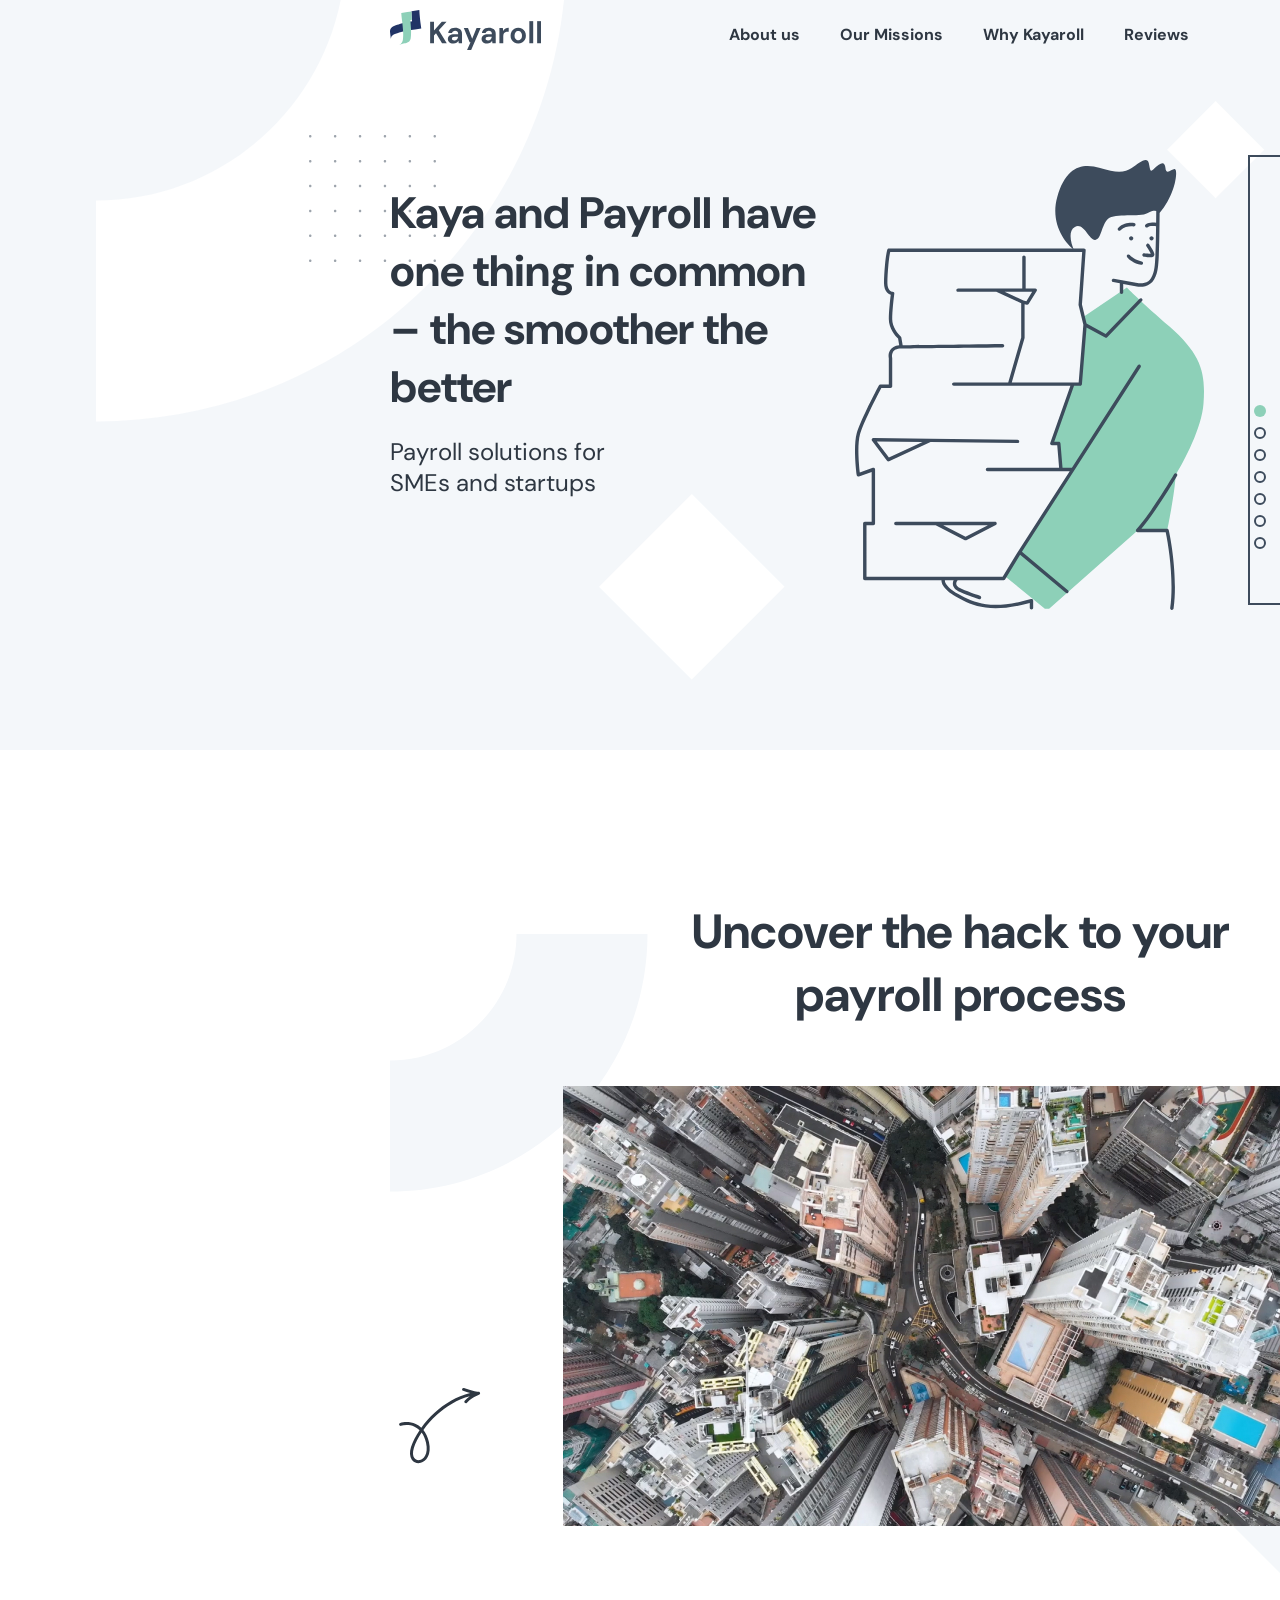
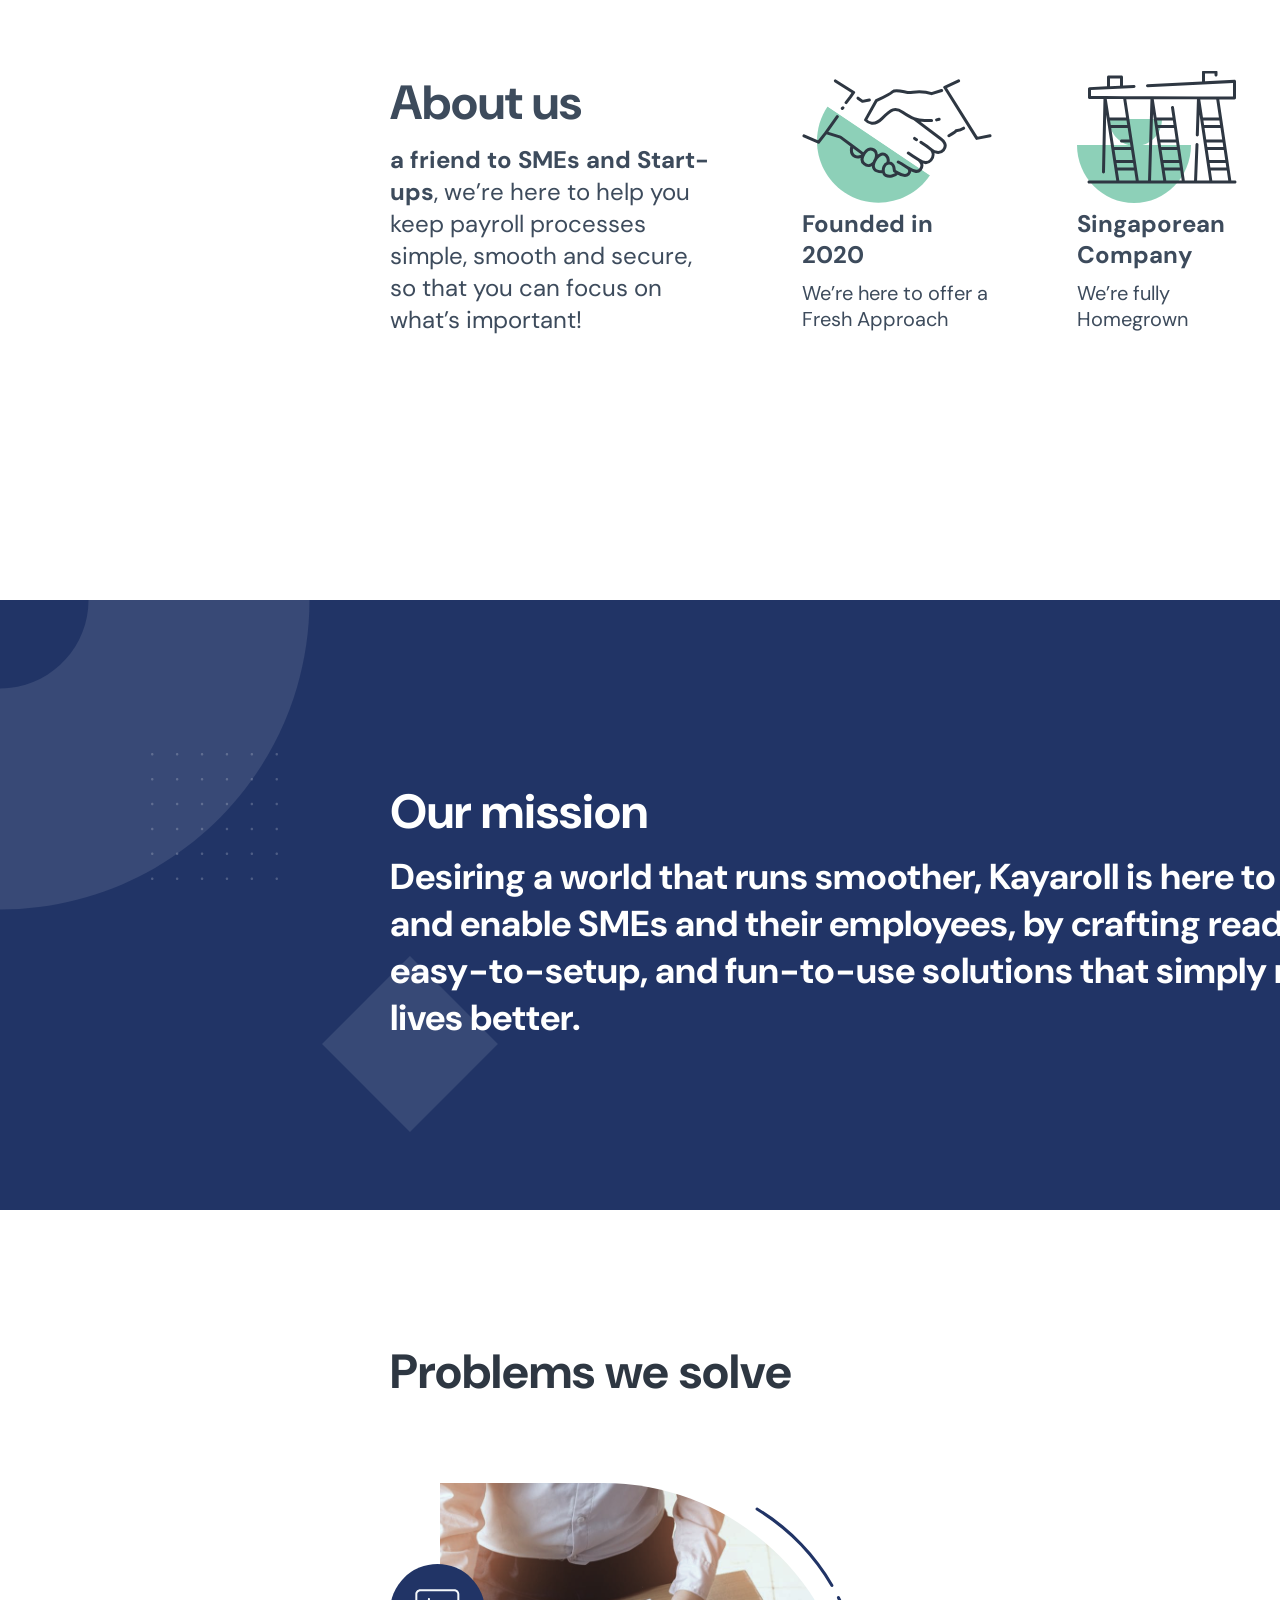
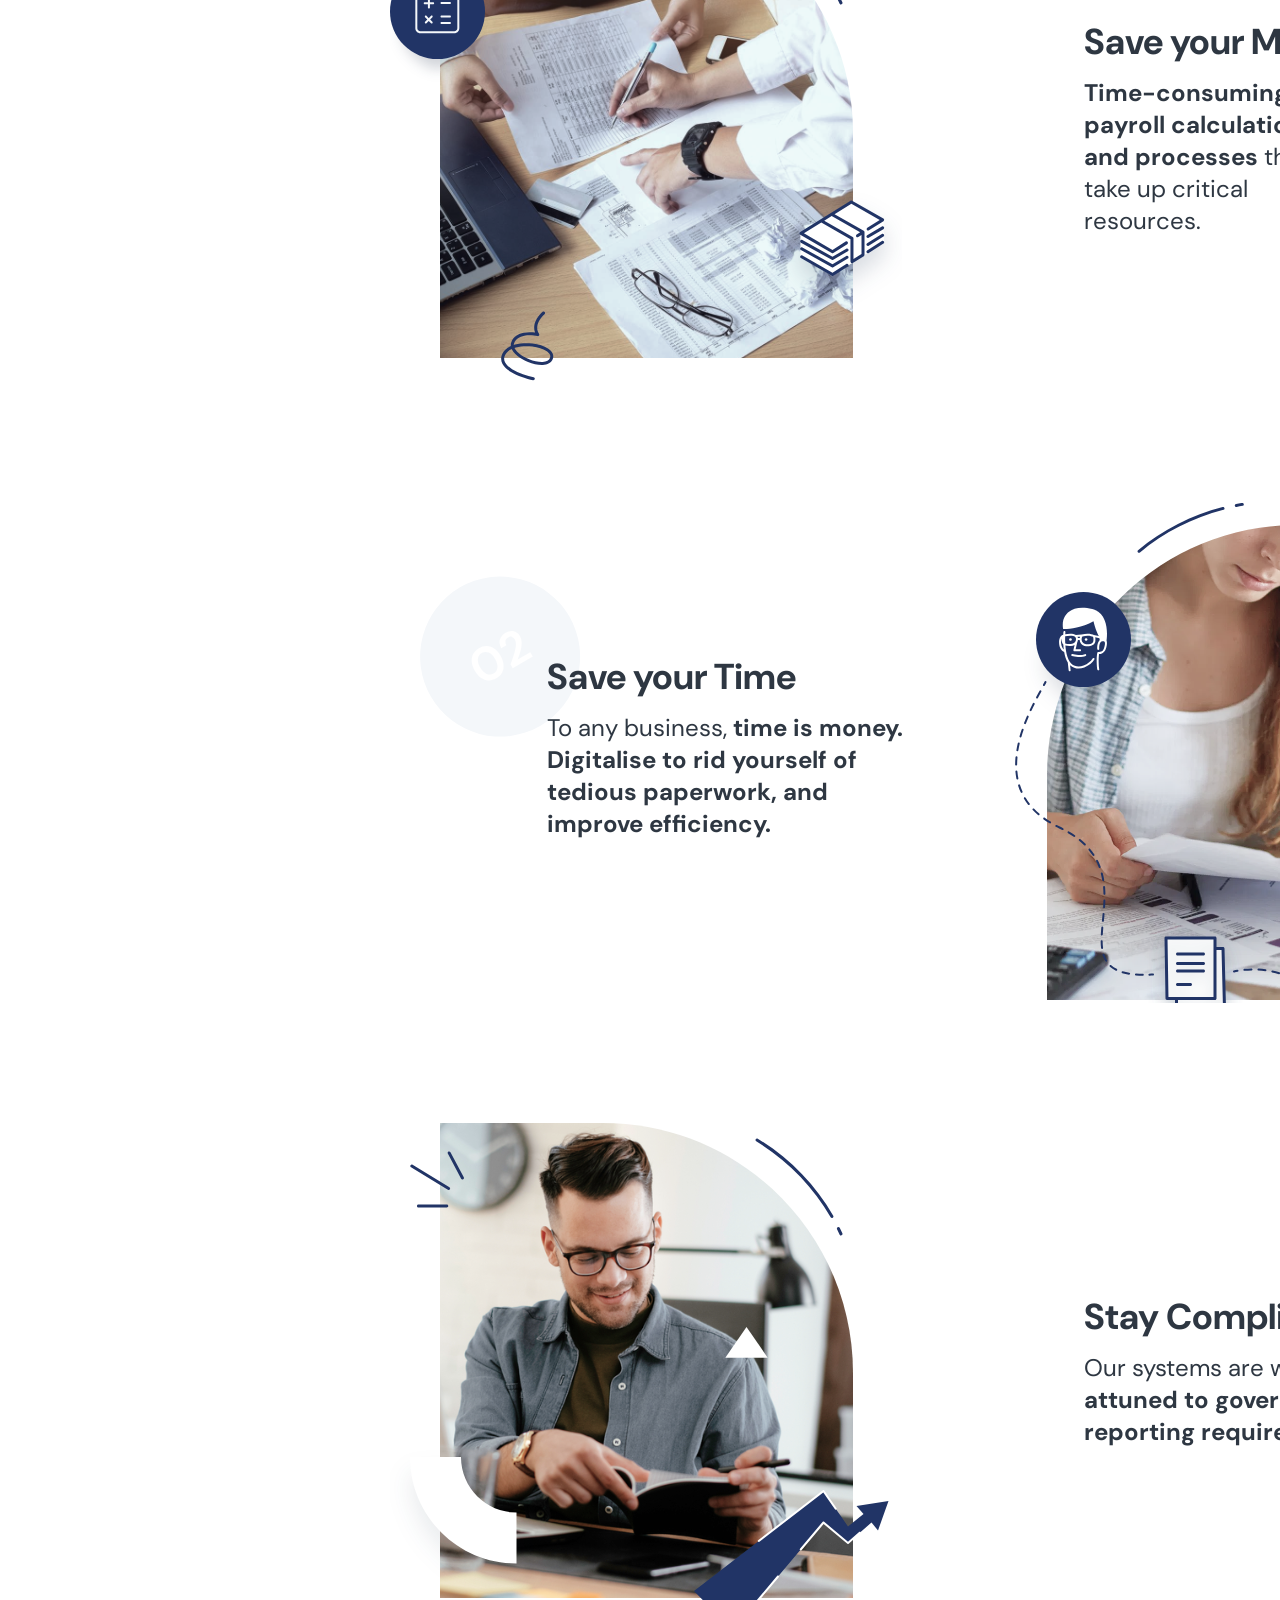
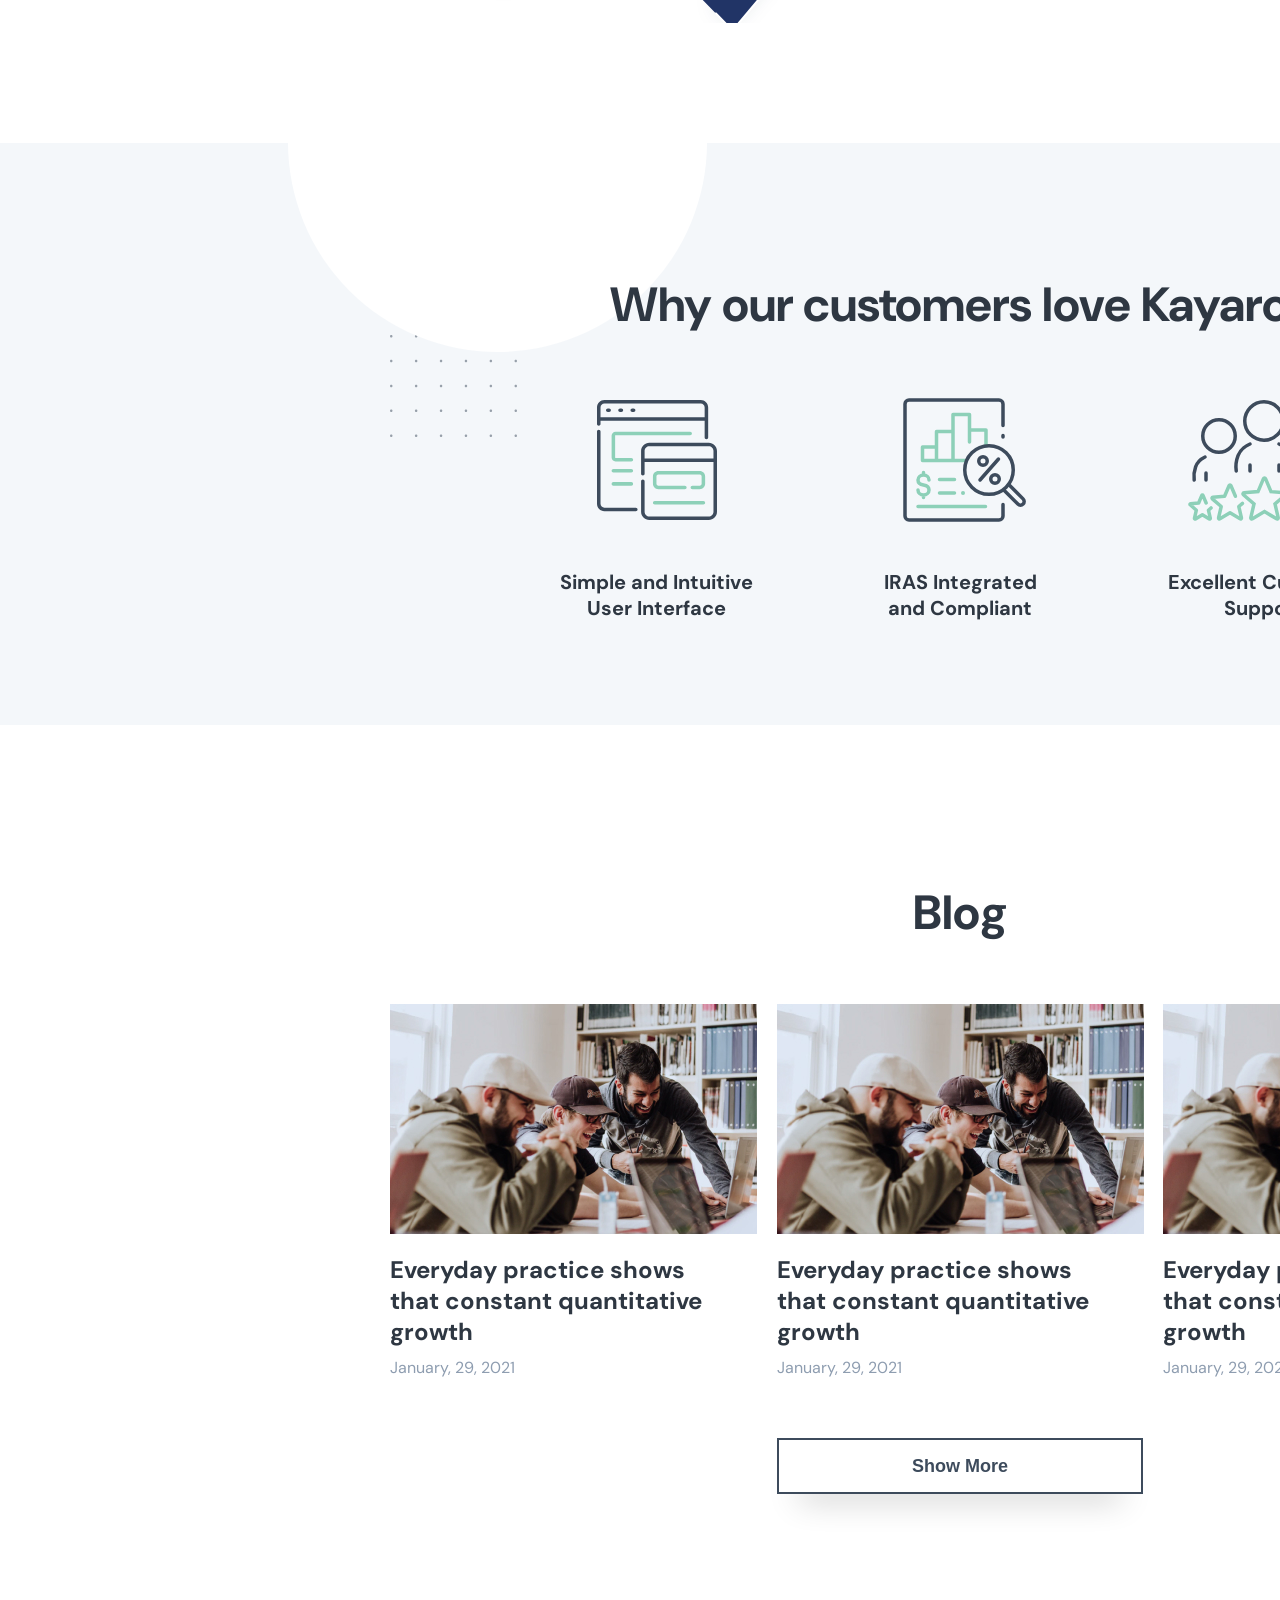
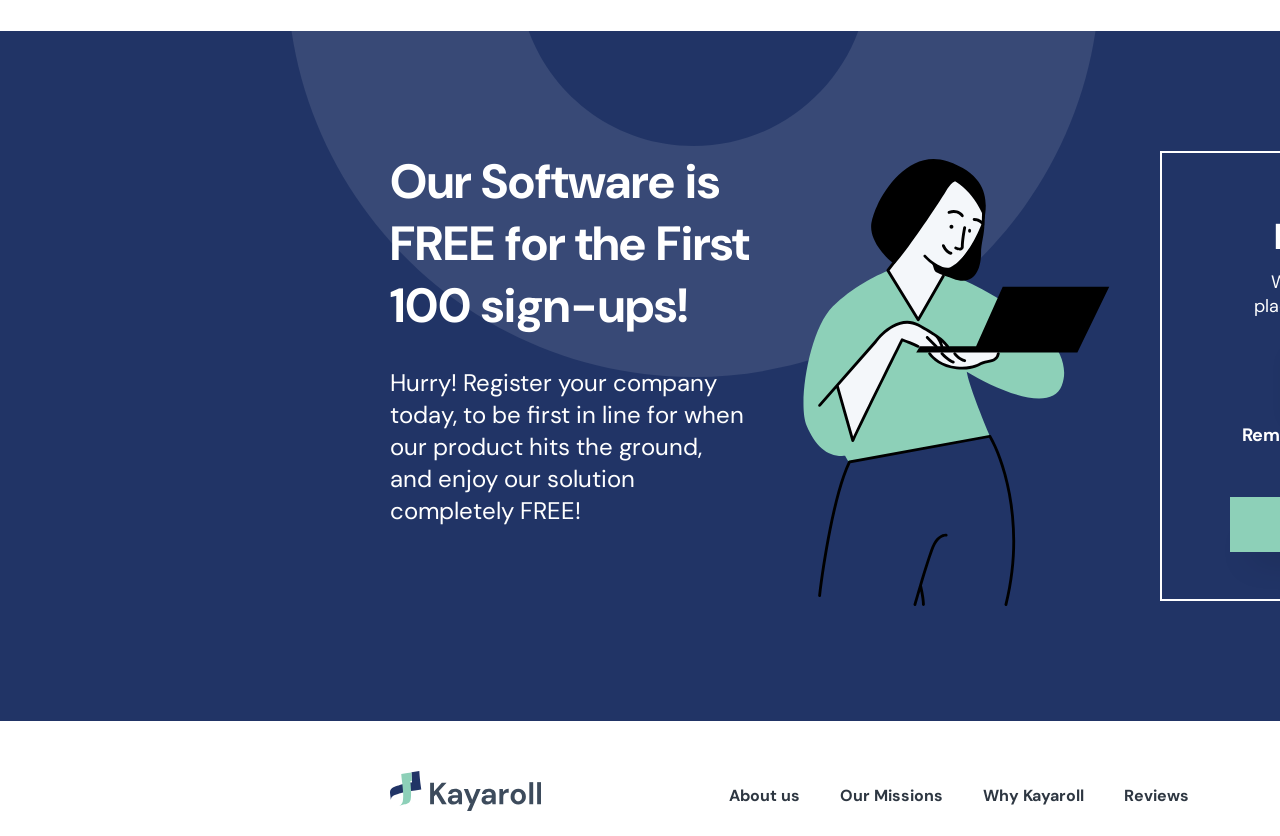
==== index.html @ a8d42eb8 "test" ====
<!DOCTYPE html>
<html lang="en">

<head>
    <meta charset="UTF-8">
    <meta name="viewport" content="width=device-width, initial-scale=1.0">
    <link rel="stylesheet" href="style/style.css">
    <link rel="stylesheet" href="style/hamburger.css">
    <link rel="preconnect" href="https://fonts.gstatic.com">
    <link href="https://fonts.googleapis.com/css2?family=DM+Sans:wght@400;500;700&display=swap" rel="stylesheet">
    <title>Kayaroll</title>
</head>

<body>
    <div class="container">
        <!-- HEADER -->
        <section class="header" id="header">
            <div class="header__bg">
                <nav class="header__navbar">
                    <ul>
                        <li class="navbar__item">
                            <img src="image/logotype.svg" alt="logotype">
                        </li>
                        <li class="navbar__item">
                            <div class="navbar__links">
                                <ul>
                                    <li><a href="#">About us</a></li>
                                    <li><a href="#">Our Missions</a></li>
                                    <li><a href="#">Why Kayaroll</a></li>
                                    <li><a href="#">Reviews</a></li>
                                </ul>
                            </div>
                        </li>
                        <li class="navbar__item">
                            <button class="navbar__login">Login</button>
                        </li>
                        <li class="navbar__item mobile__hamburger">
                            <button style="outline: none;" class="hamburger hamburger--spring" type="button" id="hamburger-id">
                                <span class="hamburger-box">
                                  <span class="hamburger-inner"></span>
                                </span>
                              </button>
                        </li>
                    </ul>
                </nav>
                <!-- MOBILE NAVBAR -->
                <div class="mobile__navbar">
                    <ul class="mobile__navbar__list">
                        <li><a href="#">About us</a></li>
                        <li><a href="#">Our Missions</a></li>
                        <li><a href="#">Why Kayaroll</a></li>
                        <li><a href="#">Reviews</a></li>
                        <li><button class="register__button">Register Free</button></li>
                    </ul>
                </div>
                <div class="header__body">
                    <div class="header__body_text">
                        <h1>Kaya and Payroll have one thing in common – the smoother the better</h1>
                        <p>Payroll solutions for SMEs and startups</p>
                    </div>
                    <div class="tablet__header_adaptive">
                        <img src="image/header_image.svg" alt="header">
                        <div class="header__body_timer">
                            <h1>Hurry up</h1>
                            <p class="body__timer_desc">We only have 100 places left to register</p>
                            <div class="body__timer_count">
                                <div class="count"><span class="count__number number1"></span></div>
                                <div class="count"><span class="count__number number2"></span></div>
                            </div>
                            <p class="body__timer_text">Remaining free places</p>
                            <button class="register__button">Register Free</button>
                        </div>
                    </div>
                    <div class="navigation__dots_header">
                        <a href="#header">
                            <div class="dot dots__active"></div>
                        </a>
                        <a href="#about">
                            <div class="dot"></div>
                        </a>
                        <a href="#mission">
                            <div class="dot"></div>
                        </a>
                        <a href="#solve">
                            <div class="dot"></div>
                        </a>
                        <a href="#customers">
                            <div class="dot"></div>
                        </a>
                        <a href="#blog">
                            <div class="dot"></div>
                        </a>
                        <a href="#info">
                            <div class="dot"></div>
                        </a>
                    </div>
                </div>
            </div>
        </section>
        <!-- ABOUT US -->
        <section class="about" id="about">
            <div class="about__body">
                <h1 class="about__body_title">Uncover the hack to your payroll process</h1>
                <div class="about__body_video">
                    <img src="/image/about_video.jpg" alt="video">
                </div>
                <div class="about__body_cards">
                    <div class="about__body_card about__card_tablet">
                        <h1>About us</h1>
                        <p class="about__body_card_desc"><span>a friend to SMEs and
                        Start-ups</span>, we’re here to help you keep payroll processes simple, smooth and secure, so that you can focus on what’s important!</p>
                    </div>
                    <div class="about__card_tablet_1">
                        <div class="about__body_card card_tablet">
                            <img src="/image/about_founded.svg" alt="founded">
                            <p class="about__card_title">Founded in 2020</p>
                            <p class="about__card_desc">We’re here to offer a Fresh Approach</p>
                        </div>
                        <div class="about__body_card card_tablet">
                            <img src="/image/about_company.svg" alt="company">
                            <p class="about__card_title">Singaporean Company</p>
                            <p class="about__card_desc">We’re fully Homegrown</p>
                        </div>
                        <div class="about__body_card card_tablet">
                            <img src="/image/about_sme.svg" alt="sme">
                            <p class="about__card_title">SME-Friendly</p>
                            <p class="about__card_desc">We’re focussed on empowering SMEs and Startups</p>
                        </div>
                    </div>
                </div>
            </div>
        </section>
        <!-- MISSIONS -->
        <section class="mission" id="mission">
            <p class="mission__title">Our mission</p>
            <p class="mission__desc">Desiring a world that runs smoother, Kayaroll is here to empower and enable SMEs and their employees, by crafting ready-to-go, easy-to-setup, and fun-to-use solutions that simply make lives better.</p>
        </section>
        <!-- SOLVE PROBLEM -->
        <section class="solve" id="solve">
            <p class="solve__title_text">Problems we solve</p>
            <div class="solve__body">
                <div class="solve__money">
                    <div class="solve__money-text">
                        <p class="solve__title">Save your Money</p>
                        <p class="solve__desc"><span>Time-consuming payroll calculations and processes</span> that take up critical resources.</p>
                    </div>
                </div>
                <div class="solve__time">
                    <div class="solve__time-text">
                        <p class="solve__title">Save your Time</p>
                        <p class="solve__desc time__desc">To any business, <span>time is money. Digitalise to rid yourself of tedious paperwork, and improve efficiency.</span></p>
                    </div>
                </div>
                <div class="solve__stay">
                    <div class="solve__stay-text">
                        <p class="solve__title">Stay Compliant</p>
                        <p class="solve__desc stay__desc">Our systems are well <span>attuned to government reporting requirements.</span></p>
                    </div>
                </div>
            </div>
        </section>
        <!-- CUSTOMERS -->
        <section class="customers" id="customers">
            <p class="customers__title">Why our customers love Kayaroll</p>
            <div class="customers__cards">
                <div class="customers__card">
                    <img src="image/customers_interface.svg" alt="interface">
                    <p class="customers__card_desc">Simple and Intuitive User Interface</p>
                </div>
                <div class="customers__card">
                    <img src="image/customers_stats.svg" alt="stats">
                    <p class="customers__card_desc">IRAS Integrated and Compliant</p>
                </div>
                <div class="customers__card">
                    <img src="image/customers_support.svg" alt="support">
                    <p class="customers__card_desc">Excellent Customer Support</p>
                </div>
            </div>
        </section>
        <!-- BLOG -->
        <section class="blog" id="blog">
            <div class="blog__body">
                <p class="blog__title">Blog</p>
                <div class="blog__posts">
                    <div class="blog__post">
                        <img src="image/blog_1.jpg" alt="blog_1">
                        <p class="blog__post_title">Everyday practice shows that constant quantitative growth</p>
                        <p class="blog__post_date">January, 29, 2021</p>
                    </div>
                    <div class="blog__post">
                        <img src="image/blog_1.jpg" alt="blog_2">
                        <p class="blog__post_title">Everyday practice shows that constant quantitative growth</p>
                        <p class="blog__post_date">January, 29, 2021</p>
                    </div>
                    <div class="blog__post">
                        <img src="image/blog_1.jpg" alt="blog_3">
                        <p class="blog__post_title">Everyday practice shows that constant quantitative growth</p>
                        <p class="blog__post_date">January, 29, 2021</p>
                    </div>
                </div>
                <a href="#"><button class="blog__body_button">Show More</button></a>
            </div>
        </section>
        <!-- INFORMATION -->
        <section class="info" id="info">
            <div class="info__body">
                <div class="footer__body_text">
                    <h1>Our Software is FREE for the First 100 sign-ups!</h1>
                    <p>Hurry! Register your company today, to be first in line for when our product hits the ground, and enjoy our solution completely FREE!</p>
                </div>
                <div class="tablet__header_adaptive footer__adaptive">
                    <img src="image/info_image.svg" alt="info">
                    <div class="footer__body_timer">
                        <h1>Hurry up</h1>
                        <p class="body__timer_desc footer__timer_desc">We only have 100 places left to register</p>
                        <div class="body__timer_count footer__timer_count">
                            <div class="count__footer"><span class="count__number number1">3</span></div>
                            <div class="count__footer"><span class="count__number number2">6</span></div>
                        </div>
                        <p class="footer__timer_text">Remaining free places</p>
                        <button class="register__button">Register Free</button>
                    </div>
                </div>
            </div>
        </section>
        <!-- FOOTER NAVBAR -->
        <section class="footer">
            <nav class="footer__navbar">
                <ul>
                    <li class="navbar__item">
                        <img src="image/logotype.svg" alt="logotype">
                    </li>
                    <li class="navbar__item">
                        <div class="navbar__links_footer">
                            <ul>
                                <li><a href="#">About us</a></li>
                                <li><a href="#">Our Missions</a></li>
                                <li><a href="#">Why Kayaroll</a></li>
                                <li><a href="#">Reviews</a></li>
                            </ul>
                        </div>
                    </li>
                    <li class="navbar__item">
                        <button class="navbar__login_footer">Login</button>
                    </li>
                </ul>
            </nav>
        </section>
    </div>
</body>
<script src="/js/jquery-3.5.1.min.js"></script>
<script src="/js/main.js"></script>

</html>
---- style/style.css ----
/*font-family: 'DM Sans', sans-serif;*/


/*DEFAULT STYLES*/

* {
    margin: 0;
    padding: 0;
}

body,
html {
    /*    overflow-x: hidden; */
}

.body {
    font-family: 'DM Sans', sans-serif;
    color: #2E3742;
}

section {
    padding: 10px 390px 10px 390px;
    width: 1140px;
    font-family: 'DM Sans', sans-serif;
}

li {
    list-style-type: none;
}

a {
    text-decoration: none;
}

.container {
    width: 100%;
    max-width: 1920px;
    margin: 0 auto;
}


/*HEADER*/

.header {
    background: url(../image/header_background.svg);
    height: 750px;
    background-repeat: no-repeat;
    color: #2E3742;
}

.header__navbar ul {
    display: flex;
    justify-content: space-between;
}

.navbar__links,
.navbar__links_footer,
.navbar__login,
.navbar__links_footer {
    position: relative;
    top: 30%;
}

.tablet__header_adaptive img {
    top: 1%;
    right: 7%;
    position: relative;
}

.tablet__header_adaptive {
    display: flex;
    justify-content: space-between;
}

.navbar__links ul>li>a {
    color: #2E3742;
    transition: 0.4s;
}

.navbar__links ul>li {
    margin-right: 40px;
    font-size: 16px;
    font-weight: 700;
}

.navbar__links ul>li>a:hover {
    color: #8DD0B8;
}

.navbar__links_footer ul>li>a {
    font-family: 'DM Sans', sans-serif;
    font-weight: 700;
    width: 500px;
    transition: 0.4s;
    color: #2E3742;
}

.navbar__links_footer ul>li {
    margin-right: 40px;
}

.navbar__login {
    width: 114px;
    height: 36px;
    top: 20%;
    position: relative;
    border: 2px solid #3D4B5C;
    background: transparent;
    box-sizing: border-box;
    font-weight: 700;
    font-family: 'DM Sans', sans-serif;
    cursor: pointer;
    transition: 0.4s;
}

.navbar__links_footer ul>li>a:hover {
    color: #8DD0B8;
}

.navbar__login:hover {
    background: #3D4B5C;
    color: white;
}

.navbar__login:active {
    background: #8DD0B8;
    color: #3D4B5C;
}

.navbar__login_footer {
    width: 114px;
    height: 36px;
    top: 20%;
    position: relative;
    border: 2px solid #3D4B5C;
    background: transparent;
    box-sizing: border-box;
    font-weight: 700;
    font-family: 'DM Sans', sans-serif;
    cursor: pointer;
    transition: 0.4s;
}

.navbar__login_footer:hover {
    background: #3D4B5C;
    color: white;
}

.navbar__login_footer:active {
    background: #8DD0B8;
    color: #3D4B5C;
}

.header__body {
    display: flex;
    justify-content: space-between;
    margin-top: 100px;
}

.header__body_text {
    margin-top: 2.5%;
    position: relative;
    width: 455px;
    height: 320px;
}

.header__body_text h1 {
    font-size: 44px;
    margin-bottom: 20px;
}

.header__body_text p {
    font-size: 24px;
    width: 270px;
}

.header__body_timer {
    padding: 60px 45px 60px 45px;
    width: 325px;
    height: 450px;
    color: #2E3742;
    border: 2px solid #3D4B5C;
    box-sizing: border-box;
    text-align: center;
}

.header__body_timer h1 {
    font-size: 36px;
    margin-bottom: 10px;
}

.mobile__hamburger {
    display: none;
}

.body__timer_desc {
    font-size: 18px;
    width: 220px;
    font-weight: 400;
    margin-bottom: 20px;
}

.count {
    width: 60px;
    height: 75px;
    background: #FFFFFF;
    box-shadow: 0px 12px 17px -6px rgba(0, 0, 0, 0.1);
    margin-right: 5px;
}

.body__timer_count {
    text-align: center;
    padding: 0;
    display: flex;
    font-size: 36px;
    width: 125px;
    margin-left: 22%;
}

.count__number {
    top: 15px;
    font-weight: 700;
    position: relative;
}

.body__timer_text {
    font-size: 20px;
    text-align: center;
    width: 120px;
    left: 21%;
    line-height: 23px;
    font-weight: 700;
    margin-top: 15px;
    font-family: 'DM Sans', sans-serif;
    position: relative;
    margin-bottom: 30px;
}

.register__button {
    width: 230px;
    height: 55px;
    background: #8DD0B8;
    box-shadow: 0px 26px 32px -22px rgba(0, 0, 0, 0.25);
    border: none;
    cursor: pointer;
    color: white;
    font-weight: 700;
    font-size: 18px;
    transition: 0.4s;
}

.register__button:hover {
    background: #3D4B5C;
}

.navigation__dots {
    position: fixed;
    margin-left: 78%;
    margin-top: 12%;
    align-items: right;
}

.dot {
    width: 12px;
    border-radius: 100px;
    height: 12px;
    border: 2px solid #3D4B5C;
    box-sizing: border-box;
    margin-bottom: 10px;
    position: relative;
    transition: 0.3s;
    cursor: pointer;
}

.dot-white {
    border: 2px solid white;
}

.dot:hover {
    border: 2px solid #8DD0B8;
}

.dot-active {
    border: none;
    background: #8DD0B8;
}

.mobile__navbar__list {
    display: none;
}

.mobile__navbar__list {
    display: none;
}


/* ABOUT */

.about {
    background: url(/image/about_background.svg);
    background-repeat: no-repeat;
    height: 1300px;
    padding: 130px 390px 0px 390px;
    color: #3D4B5C;
}

.about__body {
    text-align: center;
    width: 1140px;
}

.about__body_title {
    margin: 0 auto;
    font-size: 48px;
    font-weight: 700;
    color: #2E3742;
    width: 630px;
    margin-bottom: 60px;
}

.about__body_cards {
    display: flex;
    justify-content: space-between;
    margin-top: 140px;
    text-align: left;
}

.about__body_card h1 {
    font-size: 48px;
    font-weight: 700;
}

.about__body_card_desc {
    margin-top: 10px;
    width: 320px;
    font-size: 24px;
    line-height: 32px;
    font-weight: 400;
}

.about__body_card_desc span {
    font-weight: 700;
}

.about__card_title {
    font-size: 24px;
    width: 160px;
    font-weight: 700;
}

.about__card_desc {
    margin-top: 10px;
    font-size: 20px;
    font-weight: 400;
    width: 200px;
}

.about__card_tablet_1 {
    display: flex;
    justify-content: space-between;
    width: 500px;
    position: relative;
    right: 20%;
}

.about__body_card {
    margin-right: 15%;
}


/* MISSION */

.mission {
    padding: 180px 390px 180px 390px;
    background: url(/image/mission_background.svg);
    height: 250px;
    background-repeat: no-repeat;
    color: white;
}

.mission__title {
    font-weight: 700;
    font-size: 48px;
}

.mission__desc {
    width: 1050px;
    margin-top: 10px;
    font-weight: 700;
    font-size: 36px;
}


/* SOLVE */

.solve {
    padding: 130px 390px 0px 390px;
    color: #2E3742;
}

.solve__money {
    background: url(/image/solve_money.svg);
    width: 1120px;
    height: 500px;
    margin-bottom: 120px;
    background-repeat: no-repeat;
}

.solve__time {
    background: url(/image/solve_time.svg);
    width: 1120px;
    height: 500px;
    margin-bottom: 120px;
}

.solve__stay {
    background: url(/image/solve_stay.svg);
    width: 1120px;
    height: 500px;
    margin-bottom: 120px;
}

.solve__title_text {
    font-weight: 700;
    font-size: 48px;
    margin-bottom: 80px;
}

.solve__money-text {
    margin-left: 62%;
    top: 27%;
    position: relative;
}

.solve__time-text {
    margin-left: 14%;
    top: 30%;
    position: relative;
}

.solve__title {
    font-size: 36px;
    font-weight: 700;
    margin-bottom: 12px;
}

.solve__desc {
    font-size: 24px;
    font-weight: 700;
    width: 275px;
    font-weight: 400;
    line-height: 32px;
}

.time__desc {
    width: 370px;
}

.solve__desc span {
    font-weight: 700;
}

.solve__stay-text {
    margin-left: 62%;
    top: 34%;
    position: relative;
}

.stay__desc {
    width: 285px;
}


/* CUSTOMERS */

.customers {
    background: url(/image/customers_background.svg);
    background-repeat: no-repeat;
    padding: 130px 390px 130px 390px;
    text-align: center;
    color: #2E3742;
}

.customers__title {
    font-size: 48px;
    font-weight: 700;
}

.customers__cards {
    margin: 0 auto;
    width: 800px;
    display: flex;
    justify-content: space-between;
}

.customers__card_desc {
    margin-top: 30px;
    font-weight: 700;
    font-size: 20px;
    width: 193px;
}

.customers__cards {
    margin-top: 50px;
}


/*BLOG*/

.blog {
    background: white;
    height: 750px;
    padding: 130px 390px 0px 390px;
    text-align: center;
    color: #2E3742;
}

.blog__title {
    font-size: 48px;
    font-weight: 700;
    margin-bottom: 60px;
}

.blog__posts {
    display: flex;
    justify-content: space-between;
}

.blog__post {
    text-align: left;
}

.blog__post_title {
    margin-top: 15px;
    width: 320px;
    font-size: 24px;
    font-weight: 700;
}

.blog__post_date {
    margin-top: 10px;
    color: #8E9DB0;
}

.blog__body_button {
    margin-top: 60px;
    width: 366px;
    height: 56px;
    font-size: 18px;
    line-height: 23px;
    text-align: center;
    font-weight: 700;
    color: #3D4B5C;
    border: 2px solid #3D4B5C;
    background: white;
    box-shadow: 0px 26px 32px -22px rgba(0, 0, 0, 0.3);
    cursor: pointer;
    transition: 0.4s;
}

.blog__body_button:hover {
    background: #3D4B5C;
    color: white;
}

.blog__body_button:active {
    background: #8DD0B8;
    color: #3D4B5C;
}


/* INFORMATION */

.info {
    background: url(/image/info_background.svg);
    background-repeat: no-repeat;
    color: white;
    height: 600px;
    padding: 120px 390px 0px 390px;
}

.info__body {
    display: flex;
    justify-content: space-between;
}

.footer__body_timer {
    padding: 60px 45px 60px 45px;
    width: 370px;
    height: 450px;
    color: white;
    border: 2px solid #FFFFFF;
    box-sizing: border-box;
    text-align: center;
}

.count__footer {
    background: #354674;
    width: 60px;
    height: 75px;
    box-shadow: 0px 12px 17px -6px rgba(0, 0, 0, 0.1);
    margin-right: 5px;
}

.footer__body_text h1 {
    width: 400px;
    font-size: 48px;
    font-weight: 700;
    line-height: 62px;
}

.footer__body_text p {
    margin-top: 30px;
    width: 355px;
    font-weight: 400;
    font-size: 24px;
    line-height: 32px;
}

.footer__body_timer h1 {
    font-weight: 700;
    font-size: 36px;
}

.footer__timer_desc {
    margin-top: 10px;
    position: relative;
    left: 15%;
    width: 190px;
    font-size: 18px;
    font-weight: 400;
}

.footer__timer_count {
    left: 5%;
    position: relative;
}

.footer__timer_text {
    left: 12%;
    margin-top: 10px;
    margin-bottom: 50px;
    font-weight: 700;
    position: relative;
    font-size: 18px;
    width: 200px;
}


/* FOOTER NAVBAR */

.footer {
    padding: 20px 390px 20px 390px;
}

.footer ul {
    display: flex;
    justify-content: space-between;
}

.navbar__links,
.navbar__login {
    position: relative;
    top: 30%;
}

.navbar__links ul>li>a {
    color: #2E3742;
    transition: 0.4s;
}

.navbar__links ul>li {
    margin-right: 40px;
    font-size: 16px;
    font-weight: 700;
}

.navbar__links ul>li>a:hover {
    color: #8DD0B8;
}

.navbar__login {
    width: 114px;
    height: 36px;
    top: 20%;
    position: relative;
    border: 2px solid #3D4B5C;
    background: transparent;
    box-sizing: border-box;
    font-weight: 700;
    font-family: 'DM Sans', sans-serif;
    cursor: pointer;
    transition: 0.4s;
}

.navbar__login:hover {
    background: #3D4B5C;
    color: white;
}

.navbar__login:active {
    background: #8DD0B8;
    color: #3D4B5C;
}

.navbar__login {
    left: 0%;
}


/* NAVIGATION DOTS */

.navigation__dots_header {
    position: fixed;
    left: 98%;
    top: 45%;
    align-items: right;
}

.dots__active {
    background: #8DD0B8;
    border: none;
}


/* TABLET 768px */

@media (max-width: 780px) {
    .navigation__dots_header {
        display: none;
    }
    .navbar__login {
        left: 80%;
    }
    section {
        padding: 10px 30px 10px 30px;
        width: 780px;
    }
    .navbar__links {
        display: none;
    }
    .mobile__hamburger {
        position: relative;
        right: 4%;
    }
    .hamburger {
        top: 6%;
        position: relative;
    }
    .navbar__item img {
        position: relative;
        margin-top: 4%;
    }
    .navbar__login_footer {
        margin-left: 80%;
        position: relative;
    }
    .mobile__navbar {
        position: absolute;
        z-index: 2;
        background: #F4F7FA;
        width: 120vw;
        right: 10vw;
        top: -10vh;
        height: 0vh;
        transition: 0.4s;
    }
    .navbar__active {
        width: 120vw;
        height: 110vh;
    }
    .header__navbar {
        z-index: 999;
        width: 780px;
        position: absolute;
        top: 2%;
    }
    .mobile__hamburger {
        display: block;
    }
    .header {
        height: auto;
        background: url(../image/tablet__header_bg.svg);
    }
    .header__body {
        text-align: center;
        display: block;
        justify-content: center;
    }
    .tablet__header_adaptive {
        height: 50%;
        border: 2px solid #2E3742;
        width: 93%;
        bottom: 10%;
        right: 1%;
        position: relative;
        display: flex;
        justify-content: space-between;
    }
    .header__body_timer {
        border: none;
    }
    .tablet__header_adaptive img {
        width: 35%;
        top: 1%;
        left: 8%;
        position: relative;
    }
    .header__body_text {
        margin-top: 6.5%;
        width: 655px;
    }
    .header__body_text p {
        font-size: 24px;
        width: 450px;
        margin-left: 21%;
    }
    .header__body_text h1 {
        font-size: 44px;
        margin-bottom: 10px;
        margin-left: 11%;
    }
    .navbar__active {
        height: 110vh;
        width: 135vw;
        right: -35vw;
    }
    /*ABOUT*/
    .about {
        background: url(/image/tablet__about_bg.svg);
        padding: 60px 25px 0px 25px;
        height: 1230px;
    }
    .about__body {
        text-align: center;
        width: 730px;
    }
    .about__body_video img {
        width: 720px;
    }
    .about__body_cards {
        flex-wrap: wrap;
        width: 740px;
        margin-top: 40px;
    }
    .about__card_tablet {
        display: flex;
    }
    .about__body_card h1 {
        margin-right: 90px;
        width: 250px;
    }
    .about__body_card {
        margin-right: 5%;
    }
    .about__card_tablet p {
        width: 390px;
    }
    .about__card_tablet_1 {
        left: 5%;
        position: relative;
        margin-top: 70px;
        width: 750px;
        display: flex;
        justify-content: space-between;
    }
    .card_tablet p {
        width: 170px;
    }
    .card_tablet>.about__card_title {
        width: 200px;
    }
    /*MISSION*/
    .mission {
        padding: 60px 0px 10px 0px;
        background: url(/image/tablet__mission_bg.svg);
        height: 525px;
        background-repeat: no-repeat;
        color: white;
        text-align: center;
    }
    .mission__desc {
        width: 720px;
        margin-top: 10px;
        left: 5%;
        position: relative;
    }
    /* SOLVE */
    .solve {
        padding: 30px 10px 0px 10px;
        color: #2E3742;
    }
    .solve__money {
        background-size: 80%;
        background-repeat: no-repeat;
    }
    .solve__time {
        background-size: 80%;
        background-repeat: no-repeat;
        right: 16%;
        position: relative;
    }
    .solve__stay {
        background-size: 80%;
        background-repeat: no-repeat;
    }
    .solve__money-text {
        margin-left: 40%;
        top: 20%;
        position: relative;
    }
    .solve__title_text {
        text-align: center;
    }
    .time__desc {
        width: 340px;
    }
    .solve__stay-text {
        margin-left: 40%;
    }
    /* CUSTOMERS */
    .customers {
        background: url(/image/tablet__customers_bg.svg);
        background-repeat: no-repeat;
        height: 568px;
        padding: 90px 30px 30px 30px;
        text-align: center;
        color: #2E3742;
    }
    .customers__title {
        width: 520px;
        left: 14%;
        position: relative;
    }
    .customers__cards {
        width: 700px;
        right: 3%;
        position: relative;
    }
    /* BLOG */
    .blog {
        height: 750px;
        padding: 0px 30px 0px 18px;
    }
    .blog__post {
        text-align: left;
        margin-right: 15px;
    }
    .blog__body_button {
        width: 206px;
        right: 2%;
        position: relative;
    }
    /* INFO */
    .info {
        background: url(/image/tablet__info_bg.svg);
        background-repeat: no-repeat;
        color: white;
        height: 816px;
        padding: 90px 30px 10px 30px;
    }
    .info__body {
        display: block;
    }
    .footer__body_timer {
        border: none;
    }
    .footer__adaptive {
        border: 2px solid white;
    }
    .footer__body_text h1 {
        width: 600px;
        left: 10%;
        position: relative;
        text-align: center;
    }
    .footer__body_text p {
        margin-top: 20px;
        width: 531px;
        font-weight: 400;
        font-size: 24px;
        line-height: 32px;
        text-align: center;
        left: 14%;
        position: relative;
        margin-bottom: 40px;
    }
    /* FOOTER */
    .navbar__links_footer ul>li>a {
        color: #2E3742;
        transition: 0.4s;
    }
    .navbar__links_footer ul>li {
        margin-right: 0px;
        margin-top: 1%;
        font-size: 16px;
        font-weight: 700;
        position: relative;
    }
    .navbar__links_footer {
        position: relative;
        margin-left: 10%;
    }
    .footer {
        padding: 20px 30px 20px 30px;
        width: 700px;
    }
    .footer ul {
        display: flex;
        justify-content: space-between;
        width: 370px;
    }
    .mobile__navbar__list {
        position: fixed;
        top: 300px;
        font-family: 'DM Sans', sans-serif;
        margin: 0 auto;
        text-align: center;
        width: 70%;
        display: block;
    }
    .mobile__navbar__list li {
        margin-bottom: 60px;
        font-size: 24px;
        font-weight: 700;
    }
    .mobile__navbar__list li>a {
        color: #2E3742 !important;
    }
    .navbar__active_show {
        display: block;
    }
}
---- style/hamburger.css ----
/*!
 * Hamburgers
 * @description Tasty CSS-animated hamburgers
 * @author Jonathan Suh @jonsuh
 * @site https://jonsuh.com/hamburgers
 * @link https://github.com/jonsuh/hamburgers
 */

.hamburger {
    padding: 15px 15px;
    display: inline-block;
    cursor: pointer;
    transition-property: opacity, filter;
    transition-duration: 0.15s;
    transition-timing-function: linear;
    font: inherit;
    color: inherit;
    text-transform: none;
    background-color: transparent;
    border: 0;
    margin: 0;
    overflow: visible;
}

.hamburger:hover {
    opacity: 0.7;
}

.hamburger.is-active:hover {
    opacity: 0.7;
}

.hamburger.is-active .hamburger-inner,
.hamburger.is-active .hamburger-inner::before,
.hamburger.is-active .hamburger-inner::after {
    background-color: #3D4B5C;
}

.hamburger-box {
    width: 40px;
    height: 24px;
    display: inline-block;
    position: relative;
}

.hamburger-inner {
    display: block;
    top: 50%;
    margin-top: -2px;
}

.hamburger-inner,
.hamburger-inner::before,
.hamburger-inner::after {
    width: 24px;
    height: 2px;
    background-color: #3D4B5C;
    position: absolute;
    transition-property: transform;
    transition-duration: 0.15s;
    transition-timing-function: ease;
}

.hamburger-inner::before,
.hamburger-inner::after {
    content: "";
    display: block;
}

.hamburger-inner::before {
    top: -10px;
}

.hamburger-inner::after {
    bottom: -10px;
}


/*
     * 3DX
     */

.hamburger--3dx .hamburger-box {
    perspective: 80px;
}

.hamburger--3dx .hamburger-inner {
    transition: transform 0.15s cubic-bezier(0.645, 0.045, 0.355, 1), background-color 0s 0.1s cubic-bezier(0.645, 0.045, 0.355, 1);
}

.hamburger--3dx .hamburger-inner::before,
.hamburger--3dx .hamburger-inner::after {
    transition: transform 0s 0.1s cubic-bezier(0.645, 0.045, 0.355, 1);
}

.hamburger--3dx.is-active .hamburger-inner {
    background-color: transparent !important;
    transform: rotateY(180deg);
}

.hamburger--3dx.is-active .hamburger-inner::before {
    transform: translate3d(0, 10px, 0) rotate(45deg);
}

.hamburger--3dx.is-active .hamburger-inner::after {
    transform: translate3d(0, -10px, 0) rotate(-45deg);
}


/*
     * 3DX Reverse
     */

.hamburger--3dx-r .hamburger-box {
    perspective: 80px;
}

.hamburger--3dx-r .hamburger-inner {
    transition: transform 0.15s cubic-bezier(0.645, 0.045, 0.355, 1), background-color 0s 0.1s cubic-bezier(0.645, 0.045, 0.355, 1);
}

.hamburger--3dx-r .hamburger-inner::before,
.hamburger--3dx-r .hamburger-inner::after {
    transition: transform 0s 0.1s cubic-bezier(0.645, 0.045, 0.355, 1);
}

.hamburger--3dx-r.is-active .hamburger-inner {
    background-color: transparent !important;
    transform: rotateY(-180deg);
}

.hamburger--3dx-r.is-active .hamburger-inner::before {
    transform: translate3d(0, 10px, 0) rotate(45deg);
}

.hamburger--3dx-r.is-active .hamburger-inner::after {
    transform: translate3d(0, -10px, 0) rotate(-45deg);
}


/*
     * 3DY
     */

.hamburger--3dy .hamburger-box {
    perspective: 80px;
}

.hamburger--3dy .hamburger-inner {
    transition: transform 0.15s cubic-bezier(0.645, 0.045, 0.355, 1), background-color 0s 0.1s cubic-bezier(0.645, 0.045, 0.355, 1);
}

.hamburger--3dy .hamburger-inner::before,
.hamburger--3dy .hamburger-inner::after {
    transition: transform 0s 0.1s cubic-bezier(0.645, 0.045, 0.355, 1);
}

.hamburger--3dy.is-active .hamburger-inner {
    background-color: transparent !important;
    transform: rotateX(-180deg);
}

.hamburger--3dy.is-active .hamburger-inner::before {
    transform: translate3d(0, 10px, 0) rotate(45deg);
}

.hamburger--3dy.is-active .hamburger-inner::after {
    transform: translate3d(0, -10px, 0) rotate(-45deg);
}


/*
     * 3DY Reverse
     */

.hamburger--3dy-r .hamburger-box {
    perspective: 80px;
}

.hamburger--3dy-r .hamburger-inner {
    transition: transform 0.15s cubic-bezier(0.645, 0.045, 0.355, 1), background-color 0s 0.1s cubic-bezier(0.645, 0.045, 0.355, 1);
}

.hamburger--3dy-r .hamburger-inner::before,
.hamburger--3dy-r .hamburger-inner::after {
    transition: transform 0s 0.1s cubic-bezier(0.645, 0.045, 0.355, 1);
}

.hamburger--3dy-r.is-active .hamburger-inner {
    background-color: transparent !important;
    transform: rotateX(180deg);
}

.hamburger--3dy-r.is-active .hamburger-inner::before {
    transform: translate3d(0, 10px, 0) rotate(45deg);
}

.hamburger--3dy-r.is-active .hamburger-inner::after {
    transform: translate3d(0, -10px, 0) rotate(-45deg);
}


/*
     * 3DXY
     */

.hamburger--3dxy .hamburger-box {
    perspective: 80px;
}

.hamburger--3dxy .hamburger-inner {
    transition: transform 0.15s cubic-bezier(0.645, 0.045, 0.355, 1), background-color 0s 0.1s cubic-bezier(0.645, 0.045, 0.355, 1);
}

.hamburger--3dxy .hamburger-inner::before,
.hamburger--3dxy .hamburger-inner::after {
    transition: transform 0s 0.1s cubic-bezier(0.645, 0.045, 0.355, 1);
}

.hamburger--3dxy.is-active .hamburger-inner {
    background-color: transparent !important;
    transform: rotateX(180deg) rotateY(180deg);
}

.hamburger--3dxy.is-active .hamburger-inner::before {
    transform: translate3d(0, 10px, 0) rotate(45deg);
}

.hamburger--3dxy.is-active .hamburger-inner::after {
    transform: translate3d(0, -10px, 0) rotate(-45deg);
}


/*
     * 3DXY Reverse
     */

.hamburger--3dxy-r .hamburger-box {
    perspective: 80px;
}

.hamburger--3dxy-r .hamburger-inner {
    transition: transform 0.15s cubic-bezier(0.645, 0.045, 0.355, 1), background-color 0s 0.1s cubic-bezier(0.645, 0.045, 0.355, 1);
}

.hamburger--3dxy-r .hamburger-inner::before,
.hamburger--3dxy-r .hamburger-inner::after {
    transition: transform 0s 0.1s cubic-bezier(0.645, 0.045, 0.355, 1);
}

.hamburger--3dxy-r.is-active .hamburger-inner {
    background-color: transparent !important;
    transform: rotateX(180deg) rotateY(180deg) rotateZ(-180deg);
}

.hamburger--3dxy-r.is-active .hamburger-inner::before {
    transform: translate3d(0, 10px, 0) rotate(45deg);
}

.hamburger--3dxy-r.is-active .hamburger-inner::after {
    transform: translate3d(0, -10px, 0) rotate(-45deg);
}


/*
     * Arrow
     */

.hamburger--arrow.is-active .hamburger-inner::before {
    transform: translate3d(-8px, 0, 0) rotate(-45deg) scale(0.7, 1);
}

.hamburger--arrow.is-active .hamburger-inner::after {
    transform: translate3d(-8px, 0, 0) rotate(45deg) scale(0.7, 1);
}


/*
     * Arrow Right
     */

.hamburger--arrow-r.is-active .hamburger-inner::before {
    transform: translate3d(8px, 0, 0) rotate(45deg) scale(0.7, 1);
}

.hamburger--arrow-r.is-active .hamburger-inner::after {
    transform: translate3d(8px, 0, 0) rotate(-45deg) scale(0.7, 1);
}


/*
     * Arrow Alt
     */

.hamburger--arrowalt .hamburger-inner::before {
    transition: top 0.1s 0.1s ease, transform 0.1s cubic-bezier(0.165, 0.84, 0.44, 1);
}

.hamburger--arrowalt .hamburger-inner::after {
    transition: bottom 0.1s 0.1s ease, transform 0.1s cubic-bezier(0.165, 0.84, 0.44, 1);
}

.hamburger--arrowalt.is-active .hamburger-inner::before {
    top: 0;
    transform: translate3d(-8px, -10px, 0) rotate(-45deg) scale(0.7, 1);
    transition: top 0.1s ease, transform 0.1s 0.1s cubic-bezier(0.895, 0.03, 0.685, 0.22);
}

.hamburger--arrowalt.is-active .hamburger-inner::after {
    bottom: 0;
    transform: translate3d(-8px, 10px, 0) rotate(45deg) scale(0.7, 1);
    transition: bottom 0.1s ease, transform 0.1s 0.1s cubic-bezier(0.895, 0.03, 0.685, 0.22);
}


/*
     * Arrow Alt Right
     */

.hamburger--arrowalt-r .hamburger-inner::before {
    transition: top 0.1s 0.1s ease, transform 0.1s cubic-bezier(0.165, 0.84, 0.44, 1);
}

.hamburger--arrowalt-r .hamburger-inner::after {
    transition: bottom 0.1s 0.1s ease, transform 0.1s cubic-bezier(0.165, 0.84, 0.44, 1);
}

.hamburger--arrowalt-r.is-active .hamburger-inner::before {
    top: 0;
    transform: translate3d(8px, -10px, 0) rotate(45deg) scale(0.7, 1);
    transition: top 0.1s ease, transform 0.1s 0.1s cubic-bezier(0.895, 0.03, 0.685, 0.22);
}

.hamburger--arrowalt-r.is-active .hamburger-inner::after {
    bottom: 0;
    transform: translate3d(8px, 10px, 0) rotate(-45deg) scale(0.7, 1);
    transition: bottom 0.1s ease, transform 0.1s 0.1s cubic-bezier(0.895, 0.03, 0.685, 0.22);
}


/*
     * Arrow Turn
     */

.hamburger--arrowturn.is-active .hamburger-inner {
    transform: rotate(-180deg);
}

.hamburger--arrowturn.is-active .hamburger-inner::before {
    transform: translate3d(8px, 0, 0) rotate(45deg) scale(0.7, 1);
}

.hamburger--arrowturn.is-active .hamburger-inner::after {
    transform: translate3d(8px, 0, 0) rotate(-45deg) scale(0.7, 1);
}


/*
     * Arrow Turn Right
     */

.hamburger--arrowturn-r.is-active .hamburger-inner {
    transform: rotate(-180deg);
}

.hamburger--arrowturn-r.is-active .hamburger-inner::before {
    transform: translate3d(-8px, 0, 0) rotate(-45deg) scale(0.7, 1);
}

.hamburger--arrowturn-r.is-active .hamburger-inner::after {
    transform: translate3d(-8px, 0, 0) rotate(45deg) scale(0.7, 1);
}


/*
     * Boring
     */

.hamburger--boring .hamburger-inner,
.hamburger--boring .hamburger-inner::before,
.hamburger--boring .hamburger-inner::after {
    transition-property: none;
}

.hamburger--boring.is-active .hamburger-inner {
    transform: rotate(45deg);
}

.hamburger--boring.is-active .hamburger-inner::before {
    top: 0;
    opacity: 0;
}

.hamburger--boring.is-active .hamburger-inner::after {
    bottom: 0;
    transform: rotate(-90deg);
}


/*
     * Collapse
     */

.hamburger--collapse .hamburger-inner {
    top: auto;
    bottom: 0;
    transition-duration: 0.13s;
    transition-delay: 0.13s;
    transition-timing-function: cubic-bezier(0.55, 0.055, 0.675, 0.19);
}

.hamburger--collapse .hamburger-inner::after {
    top: -20px;
    transition: top 0.2s 0.2s cubic-bezier(0.33333, 0.66667, 0.66667, 1), opacity 0.1s linear;
}

.hamburger--collapse .hamburger-inner::before {
    transition: top 0.12s 0.2s cubic-bezier(0.33333, 0.66667, 0.66667, 1), transform 0.13s cubic-bezier(0.55, 0.055, 0.675, 0.19);
}

.hamburger--collapse.is-active .hamburger-inner {
    transform: translate3d(0, -10px, 0) rotate(-45deg);
    transition-delay: 0.22s;
    transition-timing-function: cubic-bezier(0.215, 0.61, 0.355, 1);
}

.hamburger--collapse.is-active .hamburger-inner::after {
    top: 0;
    opacity: 0;
    transition: top 0.2s cubic-bezier(0.33333, 0, 0.66667, 0.33333), opacity 0.1s 0.22s linear;
}

.hamburger--collapse.is-active .hamburger-inner::before {
    top: 0;
    transform: rotate(-90deg);
    transition: top 0.1s 0.16s cubic-bezier(0.33333, 0, 0.66667, 0.33333), transform 0.13s 0.25s cubic-bezier(0.215, 0.61, 0.355, 1);
}


/*
     * Collapse Reverse
     */

.hamburger--collapse-r .hamburger-inner {
    top: auto;
    bottom: 0;
    transition-duration: 0.13s;
    transition-delay: 0.13s;
    transition-timing-function: cubic-bezier(0.55, 0.055, 0.675, 0.19);
}

.hamburger--collapse-r .hamburger-inner::after {
    top: -20px;
    transition: top 0.2s 0.2s cubic-bezier(0.33333, 0.66667, 0.66667, 1), opacity 0.1s linear;
}

.hamburger--collapse-r .hamburger-inner::before {
    transition: top 0.12s 0.2s cubic-bezier(0.33333, 0.66667, 0.66667, 1), transform 0.13s cubic-bezier(0.55, 0.055, 0.675, 0.19);
}

.hamburger--collapse-r.is-active .hamburger-inner {
    transform: translate3d(0, -10px, 0) rotate(45deg);
    transition-delay: 0.22s;
    transition-timing-function: cubic-bezier(0.215, 0.61, 0.355, 1);
}

.hamburger--collapse-r.is-active .hamburger-inner::after {
    top: 0;
    opacity: 0;
    transition: top 0.2s cubic-bezier(0.33333, 0, 0.66667, 0.33333), opacity 0.1s 0.22s linear;
}

.hamburger--collapse-r.is-active .hamburger-inner::before {
    top: 0;
    transform: rotate(90deg);
    transition: top 0.1s 0.16s cubic-bezier(0.33333, 0, 0.66667, 0.33333), transform 0.13s 0.25s cubic-bezier(0.215, 0.61, 0.355, 1);
}


/*
     * Elastic
     */

.hamburger--elastic .hamburger-inner {
    top: 2px;
    transition-duration: 0.275s;
    transition-timing-function: cubic-bezier(0.68, -0.55, 0.265, 1.55);
}

.hamburger--elastic .hamburger-inner::before {
    top: 10px;
    transition: opacity 0.125s 0.275s ease;
}

.hamburger--elastic .hamburger-inner::after {
    top: 20px;
    transition: transform 0.275s cubic-bezier(0.68, -0.55, 0.265, 1.55);
}

.hamburger--elastic.is-active .hamburger-inner {
    transform: translate3d(0, 10px, 0) rotate(135deg);
    transition-delay: 0.075s;
}

.hamburger--elastic.is-active .hamburger-inner::before {
    transition-delay: 0s;
    opacity: 0;
}

.hamburger--elastic.is-active .hamburger-inner::after {
    transform: translate3d(0, -20px, 0) rotate(-270deg);
    transition-delay: 0.075s;
}


/*
     * Elastic Reverse
     */

.hamburger--elastic-r .hamburger-inner {
    top: 2px;
    transition-duration: 0.275s;
    transition-timing-function: cubic-bezier(0.68, -0.55, 0.265, 1.55);
}

.hamburger--elastic-r .hamburger-inner::before {
    top: 10px;
    transition: opacity 0.125s 0.275s ease;
}

.hamburger--elastic-r .hamburger-inner::after {
    top: 20px;
    transition: transform 0.275s cubic-bezier(0.68, -0.55, 0.265, 1.55);
}

.hamburger--elastic-r.is-active .hamburger-inner {
    transform: translate3d(0, 10px, 0) rotate(-135deg);
    transition-delay: 0.075s;
}

.hamburger--elastic-r.is-active .hamburger-inner::before {
    transition-delay: 0s;
    opacity: 0;
}

.hamburger--elastic-r.is-active .hamburger-inner::after {
    transform: translate3d(0, -20px, 0) rotate(270deg);
    transition-delay: 0.075s;
}


/*
     * Emphatic
     */

.hamburger--emphatic {
    overflow: hidden;
}

.hamburger--emphatic .hamburger-inner {
    transition: background-color 0.125s 0.175s ease-in;
}

.hamburger--emphatic .hamburger-inner::before {
    left: 0;
    transition: transform 0.125s cubic-bezier(0.6, 0.04, 0.98, 0.335), top 0.05s 0.125s linear, left 0.125s 0.175s ease-in;
}

.hamburger--emphatic .hamburger-inner::after {
    top: 10px;
    right: 0;
    transition: transform 0.125s cubic-bezier(0.6, 0.04, 0.98, 0.335), top 0.05s 0.125s linear, right 0.125s 0.175s ease-in;
}

.hamburger--emphatic.is-active .hamburger-inner {
    transition-delay: 0s;
    transition-timing-function: ease-out;
    background-color: transparent !important;
}

.hamburger--emphatic.is-active .hamburger-inner::before {
    left: -80px;
    top: -80px;
    transform: translate3d(80px, 80px, 0) rotate(45deg);
    transition: left 0.125s ease-out, top 0.05s 0.125s linear, transform 0.125s 0.175s cubic-bezier(0.075, 0.82, 0.165, 1);
}

.hamburger--emphatic.is-active .hamburger-inner::after {
    right: -80px;
    top: -80px;
    transform: translate3d(-80px, 80px, 0) rotate(-45deg);
    transition: right 0.125s ease-out, top 0.05s 0.125s linear, transform 0.125s 0.175s cubic-bezier(0.075, 0.82, 0.165, 1);
}


/*
     * Emphatic Reverse
     */

.hamburger--emphatic-r {
    overflow: hidden;
}

.hamburger--emphatic-r .hamburger-inner {
    transition: background-color 0.125s 0.175s ease-in;
}

.hamburger--emphatic-r .hamburger-inner::before {
    left: 0;
    transition: transform 0.125s cubic-bezier(0.6, 0.04, 0.98, 0.335), top 0.05s 0.125s linear, left 0.125s 0.175s ease-in;
}

.hamburger--emphatic-r .hamburger-inner::after {
    top: 10px;
    right: 0;
    transition: transform 0.125s cubic-bezier(0.6, 0.04, 0.98, 0.335), top 0.05s 0.125s linear, right 0.125s 0.175s ease-in;
}

.hamburger--emphatic-r.is-active .hamburger-inner {
    transition-delay: 0s;
    transition-timing-function: ease-out;
    background-color: transparent !important;
}

.hamburger--emphatic-r.is-active .hamburger-inner::before {
    left: -80px;
    top: 80px;
    transform: translate3d(80px, -80px, 0) rotate(-45deg);
    transition: left 0.125s ease-out, top 0.05s 0.125s linear, transform 0.125s 0.175s cubic-bezier(0.075, 0.82, 0.165, 1);
}

.hamburger--emphatic-r.is-active .hamburger-inner::after {
    right: -80px;
    top: 80px;
    transform: translate3d(-80px, -80px, 0) rotate(45deg);
    transition: right 0.125s ease-out, top 0.05s 0.125s linear, transform 0.125s 0.175s cubic-bezier(0.075, 0.82, 0.165, 1);
}


/*
     * Minus
     */

.hamburger--minus .hamburger-inner::before,
.hamburger--minus .hamburger-inner::after {
    transition: bottom 0.08s 0s ease-out, top 0.08s 0s ease-out, opacity 0s linear;
}

.hamburger--minus.is-active .hamburger-inner::before,
.hamburger--minus.is-active .hamburger-inner::after {
    opacity: 0;
    transition: bottom 0.08s ease-out, top 0.08s ease-out, opacity 0s 0.08s linear;
}

.hamburger--minus.is-active .hamburger-inner::before {
    top: 0;
}

.hamburger--minus.is-active .hamburger-inner::after {
    bottom: 0;
}


/*
     * Slider
     */

.hamburger--slider .hamburger-inner {
    top: 2px;
}

.hamburger--slider .hamburger-inner::before {
    top: 10px;
    transition-property: transform, opacity;
    transition-timing-function: ease;
    transition-duration: 0.15s;
}

.hamburger--slider .hamburger-inner::after {
    top: 20px;
}

.hamburger--slider.is-active .hamburger-inner {
    transform: translate3d(0, 10px, 0) rotate(45deg);
}

.hamburger--slider.is-active .hamburger-inner::before {
    transform: rotate(-45deg) translate3d(-5.71429px, -6px, 0);
    opacity: 0;
}

.hamburger--slider.is-active .hamburger-inner::after {
    transform: translate3d(0, -20px, 0) rotate(-90deg);
}


/*
     * Slider Reverse
     */

.hamburger--slider-r .hamburger-inner {
    top: 2px;
}

.hamburger--slider-r .hamburger-inner::before {
    top: 10px;
    transition-property: transform, opacity;
    transition-timing-function: ease;
    transition-duration: 0.15s;
}

.hamburger--slider-r .hamburger-inner::after {
    top: 20px;
}

.hamburger--slider-r.is-active .hamburger-inner {
    transform: translate3d(0, 10px, 0) rotate(-45deg);
}

.hamburger--slider-r.is-active .hamburger-inner::before {
    transform: rotate(45deg) translate3d(5.71429px, -6px, 0);
    opacity: 0;
}

.hamburger--slider-r.is-active .hamburger-inner::after {
    transform: translate3d(0, -20px, 0) rotate(90deg);
}


/*
     * Spin
     */

.hamburger--spin .hamburger-inner {
    transition-duration: 0.22s;
    transition-timing-function: cubic-bezier(0.55, 0.055, 0.675, 0.19);
}

.hamburger--spin .hamburger-inner::before {
    transition: top 0.1s 0.25s ease-in, opacity 0.1s ease-in;
}

.hamburger--spin .hamburger-inner::after {
    transition: bottom 0.1s 0.25s ease-in, transform 0.22s cubic-bezier(0.55, 0.055, 0.675, 0.19);
}

.hamburger--spin.is-active .hamburger-inner {
    transform: rotate(225deg);
    transition-delay: 0.12s;
    transition-timing-function: cubic-bezier(0.215, 0.61, 0.355, 1);
}

.hamburger--spin.is-active .hamburger-inner::before {
    top: 0;
    opacity: 0;
    transition: top 0.1s ease-out, opacity 0.1s 0.12s ease-out;
}

.hamburger--spin.is-active .hamburger-inner::after {
    bottom: 0;
    transform: rotate(-90deg);
    transition: bottom 0.1s ease-out, transform 0.22s 0.12s cubic-bezier(0.215, 0.61, 0.355, 1);
}


/*
     * Spin Reverse
     */

.hamburger--spin-r .hamburger-inner {
    transition-duration: 0.22s;
    transition-timing-function: cubic-bezier(0.55, 0.055, 0.675, 0.19);
}

.hamburger--spin-r .hamburger-inner::before {
    transition: top 0.1s 0.25s ease-in, opacity 0.1s ease-in;
}

.hamburger--spin-r .hamburger-inner::after {
    transition: bottom 0.1s 0.25s ease-in, transform 0.22s cubic-bezier(0.55, 0.055, 0.675, 0.19);
}

.hamburger--spin-r.is-active .hamburger-inner {
    transform: rotate(-225deg);
    transition-delay: 0.12s;
    transition-timing-function: cubic-bezier(0.215, 0.61, 0.355, 1);
}

.hamburger--spin-r.is-active .hamburger-inner::before {
    top: 0;
    opacity: 0;
    transition: top 0.1s ease-out, opacity 0.1s 0.12s ease-out;
}

.hamburger--spin-r.is-active .hamburger-inner::after {
    bottom: 0;
    transform: rotate(90deg);
    transition: bottom 0.1s ease-out, transform 0.22s 0.12s cubic-bezier(0.215, 0.61, 0.355, 1);
}


/*
     * Spring
     */

.hamburger--spring .hamburger-inner {
    top: 2px;
    transition: background-color 0s 0.13s linear;
}

.hamburger--spring .hamburger-inner::before {
    top: 10px;
    transition: top 0.1s 0.2s cubic-bezier(0.33333, 0.66667, 0.66667, 1), transform 0.13s cubic-bezier(0.55, 0.055, 0.675, 0.19);
}

.hamburger--spring .hamburger-inner::after {
    top: 20px;
    transition: top 0.2s 0.2s cubic-bezier(0.33333, 0.66667, 0.66667, 1), transform 0.13s cubic-bezier(0.55, 0.055, 0.675, 0.19);
}

.hamburger--spring.is-active .hamburger-inner {
    transition-delay: 0.22s;
    background-color: transparent !important;
}

.hamburger--spring.is-active .hamburger-inner::before {
    top: 0;
    transition: top 0.1s 0.15s cubic-bezier(0.33333, 0, 0.66667, 0.33333), transform 0.13s 0.22s cubic-bezier(0.215, 0.61, 0.355, 1);
    transform: translate3d(0, 10px, 0) rotate(45deg);
}

.hamburger--spring.is-active .hamburger-inner::after {
    top: 0;
    transition: top 0.2s cubic-bezier(0.33333, 0, 0.66667, 0.33333), transform 0.13s 0.22s cubic-bezier(0.215, 0.61, 0.355, 1);
    transform: translate3d(0, 10px, 0) rotate(-45deg);
}


/*
     * Spring Reverse
     */

.hamburger--spring-r .hamburger-inner {
    top: auto;
    bottom: 0;
    transition-duration: 0.13s;
    transition-delay: 0s;
    transition-timing-function: cubic-bezier(0.55, 0.055, 0.675, 0.19);
}

.hamburger--spring-r .hamburger-inner::after {
    top: -20px;
    transition: top 0.2s 0.2s cubic-bezier(0.33333, 0.66667, 0.66667, 1), opacity 0s linear;
}

.hamburger--spring-r .hamburger-inner::before {
    transition: top 0.1s 0.2s cubic-bezier(0.33333, 0.66667, 0.66667, 1), transform 0.13s cubic-bezier(0.55, 0.055, 0.675, 0.19);
}

.hamburger--spring-r.is-active .hamburger-inner {
    transform: translate3d(0, -10px, 0) rotate(-45deg);
    transition-delay: 0.22s;
    transition-timing-function: cubic-bezier(0.215, 0.61, 0.355, 1);
}

.hamburger--spring-r.is-active .hamburger-inner::after {
    top: 0;
    opacity: 0;
    transition: top 0.2s cubic-bezier(0.33333, 0, 0.66667, 0.33333), opacity 0s 0.22s linear;
}

.hamburger--spring-r.is-active .hamburger-inner::before {
    top: 0;
    transform: rotate(90deg);
    transition: top 0.1s 0.15s cubic-bezier(0.33333, 0, 0.66667, 0.33333), transform 0.13s 0.22s cubic-bezier(0.215, 0.61, 0.355, 1);
}


/*
     * Stand
     */

.hamburger--stand .hamburger-inner {
    transition: transform 0.075s 0.15s cubic-bezier(0.55, 0.055, 0.675, 0.19), background-color 0s 0.075s linear;
}

.hamburger--stand .hamburger-inner::before {
    transition: top 0.075s 0.075s ease-in, transform 0.075s 0s cubic-bezier(0.55, 0.055, 0.675, 0.19);
}

.hamburger--stand .hamburger-inner::after {
    transition: bottom 0.075s 0.075s ease-in, transform 0.075s 0s cubic-bezier(0.55, 0.055, 0.675, 0.19);
}

.hamburger--stand.is-active .hamburger-inner {
    transform: rotate(90deg);
    background-color: transparent !important;
    transition: transform 0.075s 0s cubic-bezier(0.215, 0.61, 0.355, 1), background-color 0s 0.15s linear;
}

.hamburger--stand.is-active .hamburger-inner::before {
    top: 0;
    transform: rotate(-45deg);
    transition: top 0.075s 0.1s ease-out, transform 0.075s 0.15s cubic-bezier(0.215, 0.61, 0.355, 1);
}

.hamburger--stand.is-active .hamburger-inner::after {
    bottom: 0;
    transform: rotate(45deg);
    transition: bottom 0.075s 0.1s ease-out, transform 0.075s 0.15s cubic-bezier(0.215, 0.61, 0.355, 1);
}


/*
     * Stand Reverse
     */

.hamburger--stand-r .hamburger-inner {
    transition: transform 0.075s 0.15s cubic-bezier(0.55, 0.055, 0.675, 0.19), background-color 0s 0.075s linear;
}

.hamburger--stand-r .hamburger-inner::before {
    transition: top 0.075s 0.075s ease-in, transform 0.075s 0s cubic-bezier(0.55, 0.055, 0.675, 0.19);
}

.hamburger--stand-r .hamburger-inner::after {
    transition: bottom 0.075s 0.075s ease-in, transform 0.075s 0s cubic-bezier(0.55, 0.055, 0.675, 0.19);
}

.hamburger--stand-r.is-active .hamburger-inner {
    transform: rotate(-90deg);
    background-color: transparent !important;
    transition: transform 0.075s 0s cubic-bezier(0.215, 0.61, 0.355, 1), background-color 0s 0.15s linear;
}

.hamburger--stand-r.is-active .hamburger-inner::before {
    top: 0;
    transform: rotate(-45deg);
    transition: top 0.075s 0.1s ease-out, transform 0.075s 0.15s cubic-bezier(0.215, 0.61, 0.355, 1);
}

.hamburger--stand-r.is-active .hamburger-inner::after {
    bottom: 0;
    transform: rotate(45deg);
    transition: bottom 0.075s 0.1s ease-out, transform 0.075s 0.15s cubic-bezier(0.215, 0.61, 0.355, 1);
}


/*
     * Squeeze
     */

.hamburger--squeeze .hamburger-inner {
    transition-duration: 0.075s;
    transition-timing-function: cubic-bezier(0.55, 0.055, 0.675, 0.19);
}

.hamburger--squeeze .hamburger-inner::before {
    transition: top 0.075s 0.12s ease, opacity 0.075s ease;
}

.hamburger--squeeze .hamburger-inner::after {
    transition: bottom 0.075s 0.12s ease, transform 0.075s cubic-bezier(0.55, 0.055, 0.675, 0.19);
}

.hamburger--squeeze.is-active .hamburger-inner {
    transform: rotate(45deg);
    transition-delay: 0.12s;
    transition-timing-function: cubic-bezier(0.215, 0.61, 0.355, 1);
}

.hamburger--squeeze.is-active .hamburger-inner::before {
    top: 0;
    opacity: 0;
    transition: top 0.075s ease, opacity 0.075s 0.12s ease;
}

.hamburger--squeeze.is-active .hamburger-inner::after {
    bottom: 0;
    transform: rotate(-90deg);
    transition: bottom 0.075s ease, transform 0.075s 0.12s cubic-bezier(0.215, 0.61, 0.355, 1);
}


/*
     * Vortex
     */

.hamburger--vortex .hamburger-inner {
    transition-duration: 0.2s;
    transition-timing-function: cubic-bezier(0.19, 1, 0.22, 1);
}

.hamburger--vortex .hamburger-inner::before,
.hamburger--vortex .hamburger-inner::after {
    transition-duration: 0s;
    transition-delay: 0.1s;
    transition-timing-function: linear;
}

.hamburger--vortex .hamburger-inner::before {
    transition-property: top, opacity;
}

.hamburger--vortex .hamburger-inner::after {
    transition-property: bottom, transform;
}

.hamburger--vortex.is-active .hamburger-inner {
    transform: rotate(765deg);
    transition-timing-function: cubic-bezier(0.19, 1, 0.22, 1);
}

.hamburger--vortex.is-active .hamburger-inner::before,
.hamburger--vortex.is-active .hamburger-inner::after {
    transition-delay: 0s;
}

.hamburger--vortex.is-active .hamburger-inner::before {
    top: 0;
    opacity: 0;
}

.hamburger--vortex.is-active .hamburger-inner::after {
    bottom: 0;
    transform: rotate(90deg);
}


/*
     * Vortex Reverse
     */

.hamburger--vortex-r .hamburger-inner {
    transition-duration: 0.2s;
    transition-timing-function: cubic-bezier(0.19, 1, 0.22, 1);
}

.hamburger--vortex-r .hamburger-inner::before,
.hamburger--vortex-r .hamburger-inner::after {
    transition-duration: 0s;
    transition-delay: 0.1s;
    transition-timing-function: linear;
}

.hamburger--vortex-r .hamburger-inner::before {
    transition-property: top, opacity;
}

.hamburger--vortex-r .hamburger-inner::after {
    transition-property: bottom, transform;
}

.hamburger--vortex-r.is-active .hamburger-inner {
    transform: rotate(-765deg);
    transition-timing-function: cubic-bezier(0.19, 1, 0.22, 1);
}

.hamburger--vortex-r.is-active .hamburger-inner::before,
.hamburger--vortex-r.is-active .hamburger-inner::after {
    transition-delay: 0s;
}

.hamburger--vortex-r.is-active .hamburger-inner::before {
    top: 0;
    opacity: 0;
}

.hamburger--vortex-r.is-active .hamburger-inner::after {
    bottom: 0;
    transform: rotate(-90deg);
}
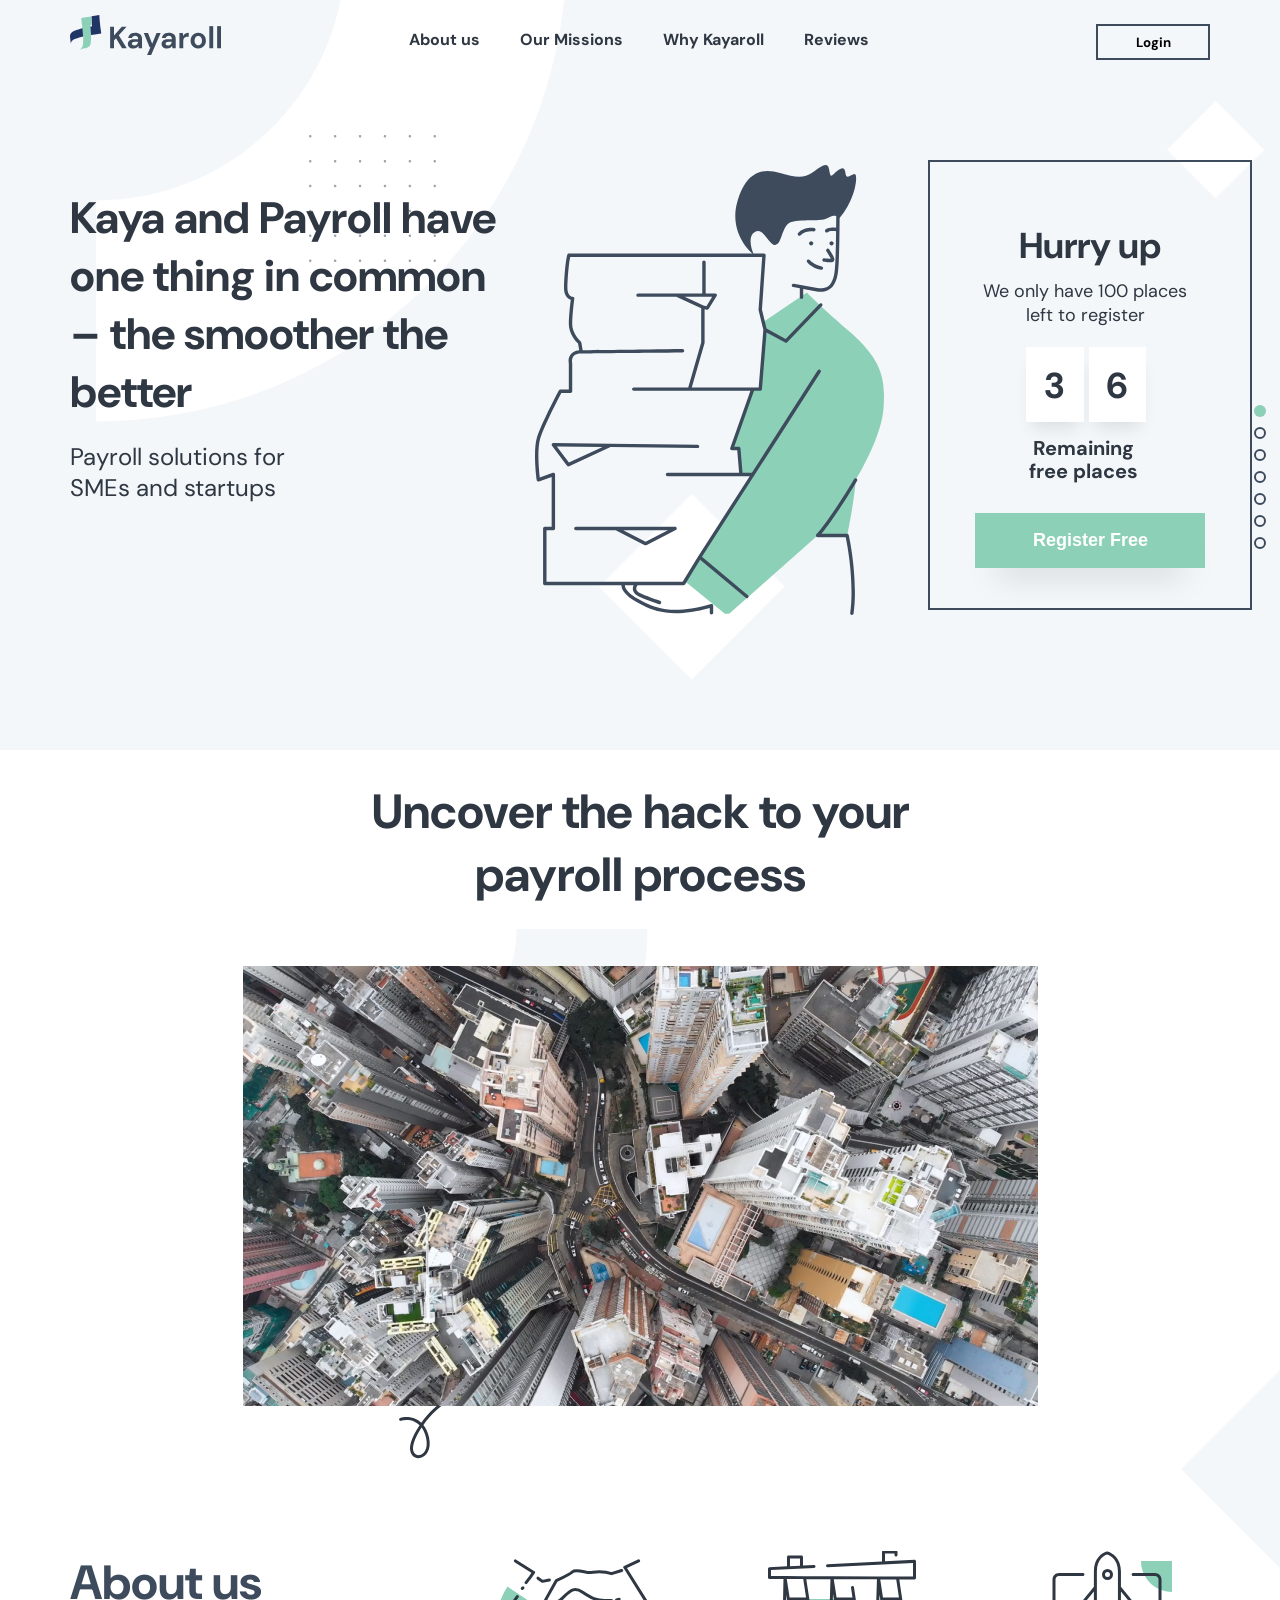
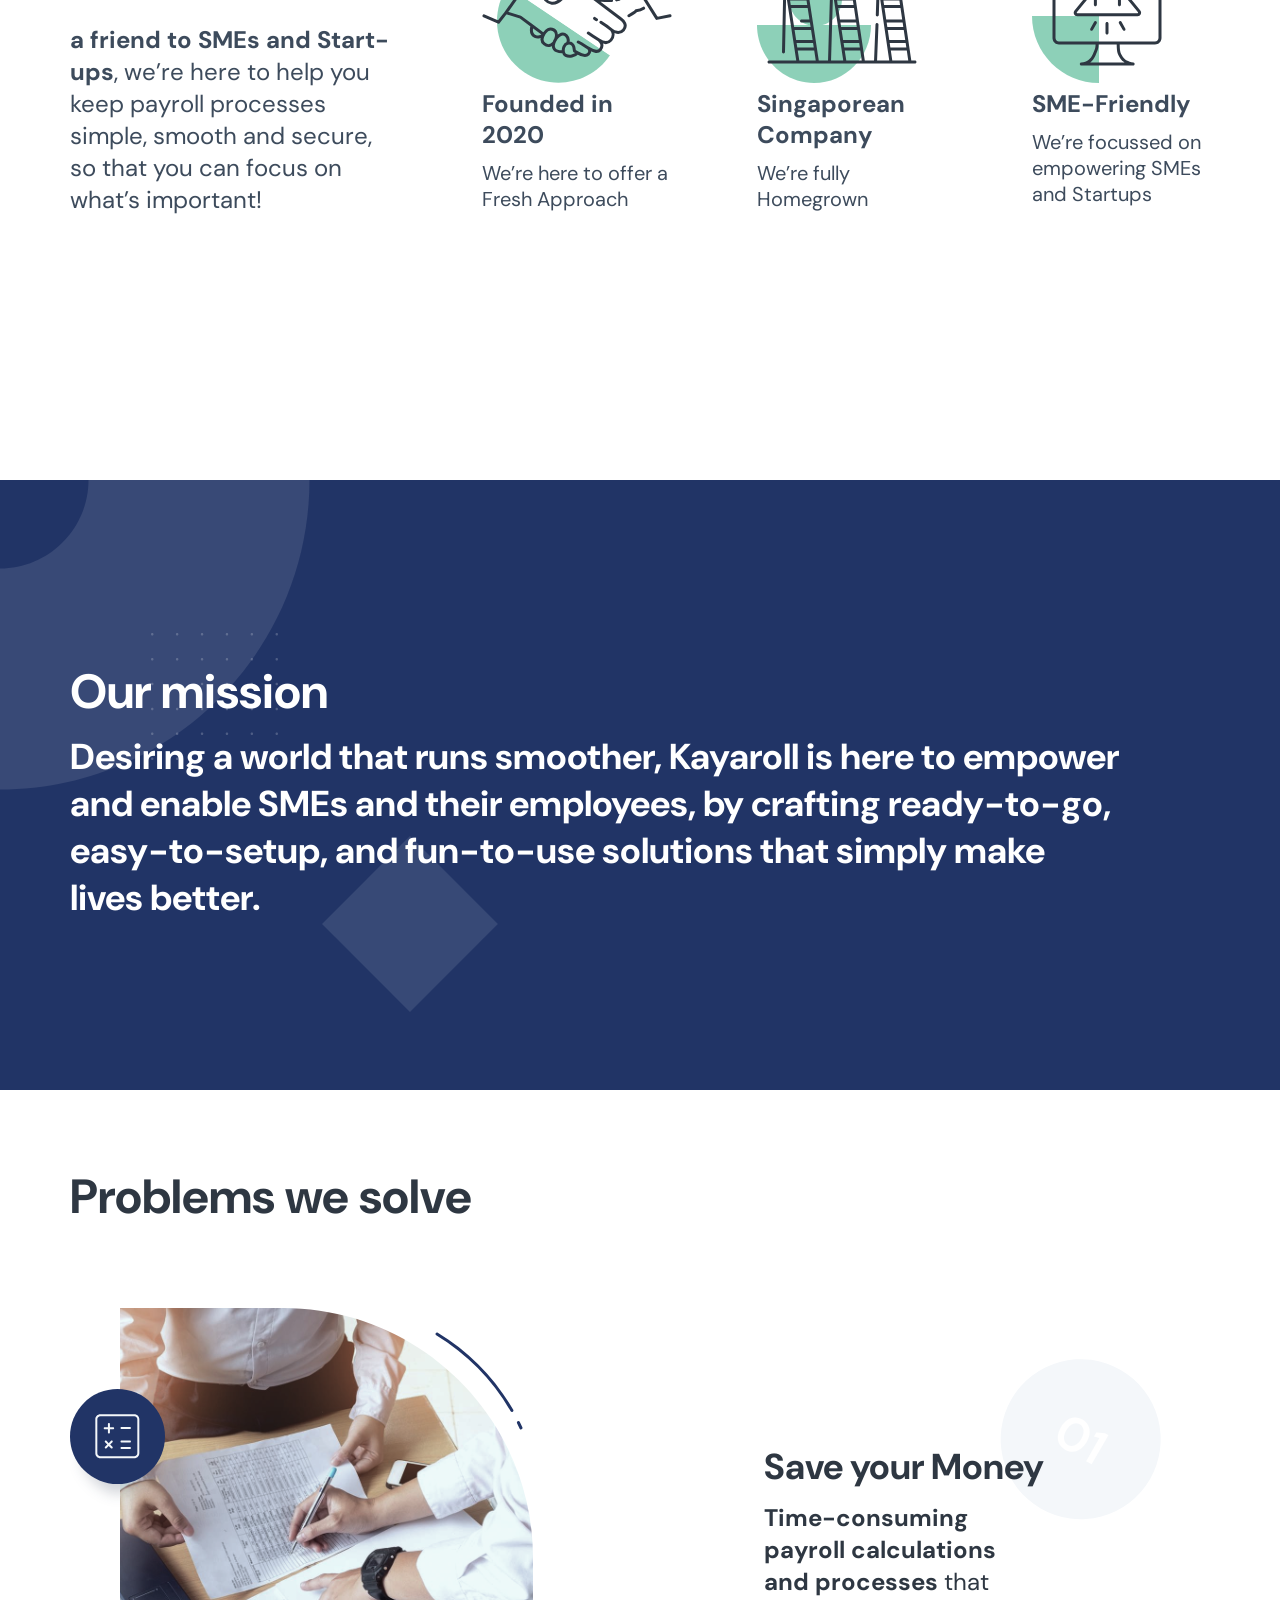
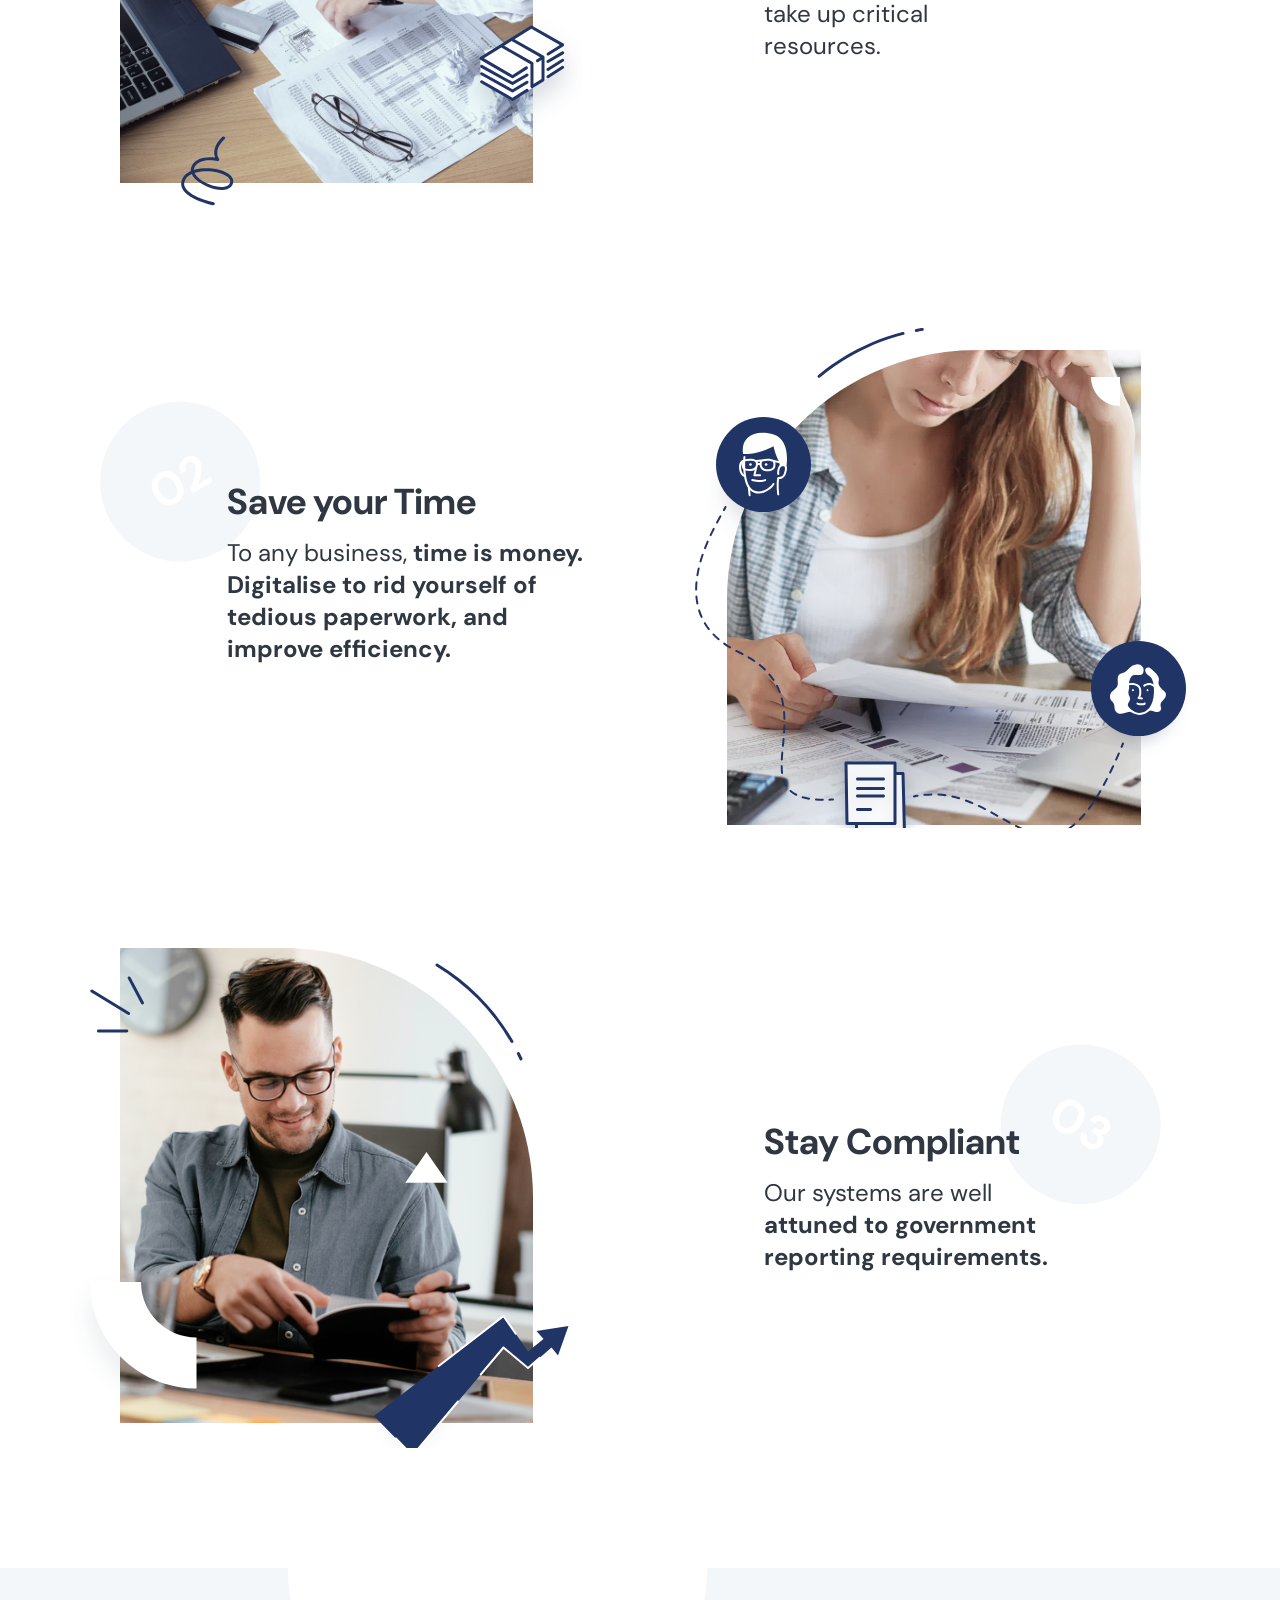
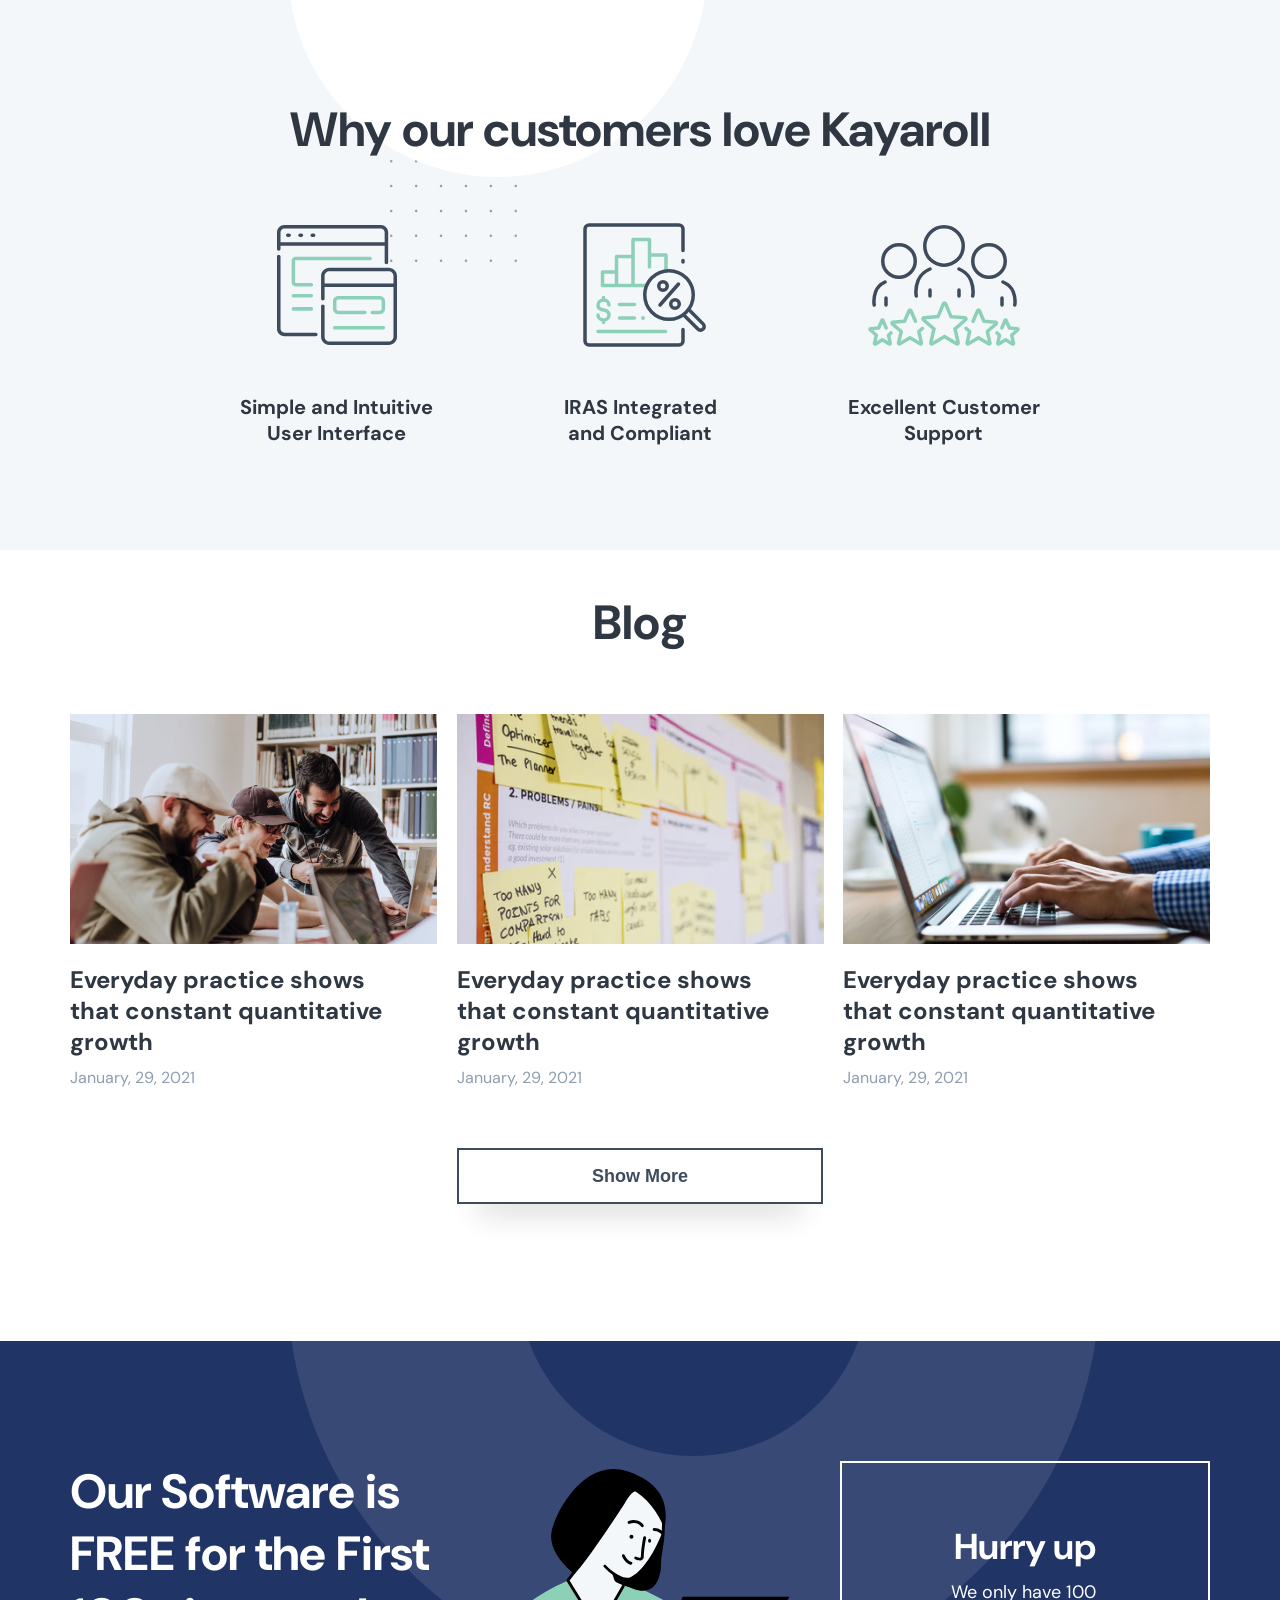
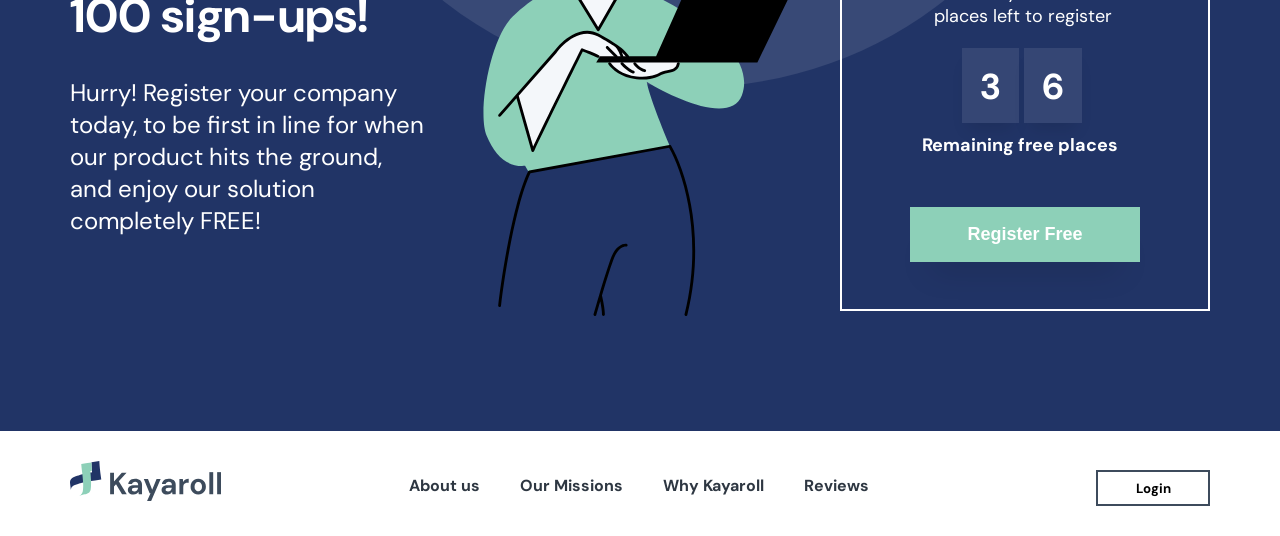
==== commit 6fbc50e0: "67" ====
--- a/index.html
+++ b/index.html
@@ -102,7 +102,7 @@
             <div class="about__body">
                 <h1 class="about__body_title">Uncover the hack to your payroll process</h1>
                 <div class="about__body_video">
-                    <img src="/image/about_video.jpg" alt="video">
+                    <img src="image/about_video.jpg" alt="video">
                 </div>
                 <div class="about__body_cards">
                     <div class="about__body_card about__card_tablet">
@@ -112,17 +112,17 @@
                     </div>
                     <div class="about__card_tablet_1">
                         <div class="about__body_card card_tablet">
-                            <img src="/image/about_founded.svg" alt="founded">
+                            <img src="image/about_founded.svg" alt="founded">
                             <p class="about__card_title">Founded in 2020</p>
                             <p class="about__card_desc">We’re here to offer a Fresh Approach</p>
                         </div>
                         <div class="about__body_card card_tablet">
-                            <img src="/image/about_company.svg" alt="company">
+                            <img src="image/about_company.svg" alt="company">
                             <p class="about__card_title">Singaporean Company</p>
                             <p class="about__card_desc">We’re fully Homegrown</p>
                         </div>
                         <div class="about__body_card card_tablet">
-                            <img src="/image/about_sme.svg" alt="sme">
+                            <img src="image/about_sme.svg" alt="sme">
                             <p class="about__card_title">SME-Friendly</p>
                             <p class="about__card_desc">We’re focussed on empowering SMEs and Startups</p>
                         </div>
@@ -188,12 +188,12 @@
                         <p class="blog__post_date">January, 29, 2021</p>
                     </div>
                     <div class="blog__post">
-                        <img src="image/blog_1.jpg" alt="blog_2">
+                        <img src="image/blog_2.jpg" alt="blog_2">
                         <p class="blog__post_title">Everyday practice shows that constant quantitative growth</p>
                         <p class="blog__post_date">January, 29, 2021</p>
                     </div>
-                    <div class="blog__post">
-                        <img src="image/blog_1.jpg" alt="blog_3">
+                    <div class="blog__post blog_3">
+                        <img src="image/blog_3.jpg" alt="blog_3">
                         <p class="blog__post_title">Everyday practice shows that constant quantitative growth</p>
                         <p class="blog__post_date">January, 29, 2021</p>
                     </div>
@@ -248,7 +248,7 @@
         </section>
     </div>
 </body>
-<script src="/js/jquery-3.5.1.min.js"></script>
-<script src="/js/main.js"></script>
+<script src="js/jquery-3.5.1.min.js"></script>
+<script src="js/main.js"></script>
 
 </html>
--- a/style/style.css
+++ b/style/style.css
@@ -10,7 +10,7 @@
 
 body,
 html {
-    /*    overflow-x: hidden; */
+    overflow-x: hidden;
 }
 
 .body {
@@ -19,8 +19,11 @@
 }
 
 section {
-    padding: 10px 390px 10px 390px;
+    padding-top: 15px;
+    padding-left: calc((100% - 1140px) / 2);
+    padding-right: calc((100% - 1140px) / 2);
     width: 1140px;
+    max-width: 1440px;
     font-family: 'DM Sans', sans-serif;
 }
 
@@ -46,6 +49,7 @@
     height: 750px;
     background-repeat: no-repeat;
     color: #2E3742;
+    margin: 0 auto;
 }
 
 .header__navbar ul {
@@ -297,10 +301,9 @@
 /* ABOUT */
 
 .about {
-    background: url(/image/about_background.svg);
+    background: url(../image/about_background.svg);
     background-repeat: no-repeat;
     height: 1300px;
-    padding: 130px 390px 0px 390px;
     color: #3D4B5C;
 }
 
@@ -371,8 +374,9 @@
 /* MISSION */
 
 .mission {
-    padding: 180px 390px 180px 390px;
-    background: url(/image/mission_background.svg);
+    padding-top: 180px;
+    padding-bottom: 180px;
+    background: url(../image/mission_background.svg);
     height: 250px;
     background-repeat: no-repeat;
     color: white;
@@ -394,12 +398,11 @@
 /* SOLVE */
 
 .solve {
-    padding: 130px 390px 0px 390px;
     color: #2E3742;
 }
 
 .solve__money {
-    background: url(/image/solve_money.svg);
+    background: url(../image/solve_money.svg);
     width: 1120px;
     height: 500px;
     margin-bottom: 120px;
@@ -407,14 +410,14 @@
 }
 
 .solve__time {
-    background: url(/image/solve_time.svg);
+    background: url(../image/solve_time.svg);
     width: 1120px;
     height: 500px;
     margin-bottom: 120px;
 }
 
 .solve__stay {
-    background: url(/image/solve_stay.svg);
+    background: url(../image/solve_stay.svg);
     width: 1120px;
     height: 500px;
     margin-bottom: 120px;
@@ -424,6 +427,7 @@
     font-weight: 700;
     font-size: 48px;
     margin-bottom: 80px;
+    margin-top: 60px;
 }
 
 .solve__money-text {
@@ -474,9 +478,10 @@
 /* CUSTOMERS */
 
 .customers {
-    background: url(/image/customers_background.svg);
+    background: url(../image/customers_background.svg);
     background-repeat: no-repeat;
-    padding: 130px 390px 130px 390px;
+    padding-top: 130px;
+    padding-bottom: 130px;
     text-align: center;
     color: #2E3742;
 }
@@ -510,7 +515,6 @@
 .blog {
     background: white;
     height: 750px;
-    padding: 130px 390px 0px 390px;
     text-align: center;
     color: #2E3742;
 }
@@ -572,11 +576,12 @@
 /* INFORMATION */
 
 .info {
-    background: url(/image/info_background.svg);
+    background: url(../image/info_background.svg);
     background-repeat: no-repeat;
     color: white;
     height: 600px;
-    padding: 120px 390px 0px 390px;
+    padding-top: 120px;
+    padding-bottom: 0px;
 }
 
 .info__body {
@@ -650,7 +655,8 @@
 /* FOOTER NAVBAR */
 
 .footer {
-    padding: 20px 390px 20px 390px;
+    padding-top: 0px;
+    padding-bottom: 30px;
 }
 
 .footer ul {
@@ -723,6 +729,139 @@
 }
 
 
+/*1150px*/
+
+@media (max-width: 1150px) {
+    .header__body_text h1 {
+        font-size: 34px;
+        margin-bottom: 20px;
+    }
+    .header__body_text {
+        width: 335px;
+    }
+    .header__body {
+        width: 900px;
+        margin: 0 auto;
+        margin-top: 10%;
+    }
+    .header__navbar ul {
+        max-width: 900px;
+        margin: 0 auto;
+    }
+    .about__body_cards {
+        margin-top: 80px;
+        text-align: left;
+        width: 900px;
+        flex-wrap: wrap;
+        left: 35%;
+        position: relative;
+    }
+    .about__body_card_desc {
+        margin-bottom: 40px;
+    }
+    .about__card_tablet {
+        position: relative;
+        right: 20%;
+    }
+    .mission__desc {
+        width: 950px;
+    }
+    .mission {
+        padding-left: 100px;
+    }
+    .solve__title_text {
+        font-weight: 700;
+        font-size: 48px;
+        margin-top: 40px;
+        text-align: center;
+    }
+    .solve__time {
+        width: 1120px;
+        height: 500px;
+        right: 5%;
+        position: relative;
+    }
+    .blog_3 {
+        display: none;
+    }
+    .blog__posts {
+        display: flex;
+        justify-content: center;
+    }
+    .blog__post {
+        text-align: left;
+        margin-right: 20px;
+    }
+    .footer ul {
+        display: flex;
+        justify-content: space-between;
+        max-width: 900px;
+        margin: 0 auto;
+    }
+    .footer__body_text h1 {
+        width: 350px;
+        font-size: 38px;
+    }
+    .footer__body_text p {
+        margin-top: 30px;
+        width: 300px;
+    }
+    .info__body {
+        display: flex;
+        justify-content: space-between;
+        width: 900px;
+        padding-left: 80px;
+    }
+}
+
+
+/* 1050px*/
+
+@media (max-width: 1050px) {
+    section {
+        width: 100%;
+    }
+    .tablet__header_adaptive img {
+        width: 45%;
+    }
+    .header__body_text {
+        width: 230px;
+        top: 90px;
+    }
+    .header__body_text h1 {
+        font-size: 24px;
+        margin-bottom: 20px;
+    }
+    .header__body_text p {
+        font-size: 16px;
+        width: 220px;
+    }
+    .header__body {
+        width: 800px;
+        margin: 0 auto;
+        margin-top: 10%;
+    }
+    .header__navbar ul {
+        max-width: 800px;
+        margin: 0 auto;
+    }
+    .about__body {
+        text-align: center;
+        width: 1000px;
+    }
+    .mission__desc {
+        width: 850px;
+        font-size: 30px;
+    }
+    .solve__time {
+        right: 12%;
+    }
+    .info__body {
+        width: 780px;
+    }
+}
+
+
 /* TABLET 768px */
 
 @media (max-width: 780px) {
@@ -733,7 +872,6 @@
         left: 80%;
     }
     section {
-        padding: 10px 30px 10px 30px;
         width: 780px;
     }
     .navbar__links {
@@ -746,6 +884,7 @@
     .hamburger {
         top: 6%;
         position: relative;
+        left: 80%;
     }
     .navbar__item img {
         position: relative;
@@ -771,9 +910,12 @@
     }
     .header__navbar {
         z-index: 999;
-        width: 780px;
+        width: 90%;
         position: absolute;
         top: 2%;
+        left: 4%;
+        padding-left: calc((100% - 1140px) / 2);
+        padding-right: calc((100% - 1140px) / 2);
     }
     .mobile__hamburger {
         display: block;
@@ -790,9 +932,9 @@
     .tablet__header_adaptive {
         height: 50%;
         border: 2px solid #2E3742;
-        width: 93%;
+        width: 91%;
         bottom: 10%;
-        right: 1%;
+        left: 3%;
         position: relative;
         display: flex;
         justify-content: space-between;
@@ -809,6 +951,11 @@
     .header__body_text {
         margin-top: 6.5%;
         width: 655px;
+        left: 5%;
+        margin-bottom: 40px;
+    }
+    .about__body_cards {
+        left: 20%;
     }
     .header__body_text p {
         font-size: 24px;
@@ -827,7 +974,7 @@
     }
     /*ABOUT*/
     .about {
-        background: url(/image/tablet__about_bg.svg);
+        background: url(../image/tablet__about_bg.svg);
         padding: 60px 25px 0px 25px;
         height: 1230px;
     }
@@ -857,7 +1004,7 @@
         width: 390px;
     }
     .about__card_tablet_1 {
-        left: 5%;
+        left: -15%;
         position: relative;
         margin-top: 70px;
         width: 750px;
@@ -873,7 +1020,7 @@
     /*MISSION*/
     .mission {
         padding: 60px 0px 10px 0px;
-        background: url(/image/tablet__mission_bg.svg);
+        background: url(../image/tablet__mission_bg.svg);
         height: 525px;
         background-repeat: no-repeat;
         color: white;
@@ -920,7 +1067,7 @@
     }
     /* CUSTOMERS */
     .customers {
-        background: url(/image/tablet__customers_bg.svg);
+        background: url(../image/tablet__customers_bg.svg);
         background-repeat: no-repeat;
         height: 568px;
         padding: 90px 30px 30px 30px;
@@ -953,7 +1100,7 @@
     }
     /* INFO */
     .info {
-        background: url(/image/tablet__info_bg.svg);
+        background: url(../image/tablet__info_bg.svg);
         background-repeat: no-repeat;
         color: white;
         height: 816px;
@@ -967,10 +1114,12 @@
     }
     .footer__adaptive {
         border: 2px solid white;
+        left: -10% !important;
+        position: relative;
     }
     .footer__body_text h1 {
-        width: 600px;
-        left: 10%;
+        width: 500px;
+        left: 5%;
         position: relative;
         text-align: center;
     }
@@ -981,7 +1130,7 @@
         font-size: 24px;
         line-height: 32px;
         text-align: center;
-        left: 14%;
+        left: 2%;
         position: relative;
         margin-bottom: 40px;
     }
@@ -1003,7 +1152,7 @@
     }
     .footer {
         padding: 20px 30px 20px 30px;
-        width: 700px;
+        width: 300px;
     }
     .footer ul {
         display: flex;
@@ -1015,6 +1164,7 @@
         top: 300px;
         font-family: 'DM Sans', sans-serif;
         margin: 0 auto;
+        left: 2%;
         text-align: center;
         width: 70%;
         display: block;
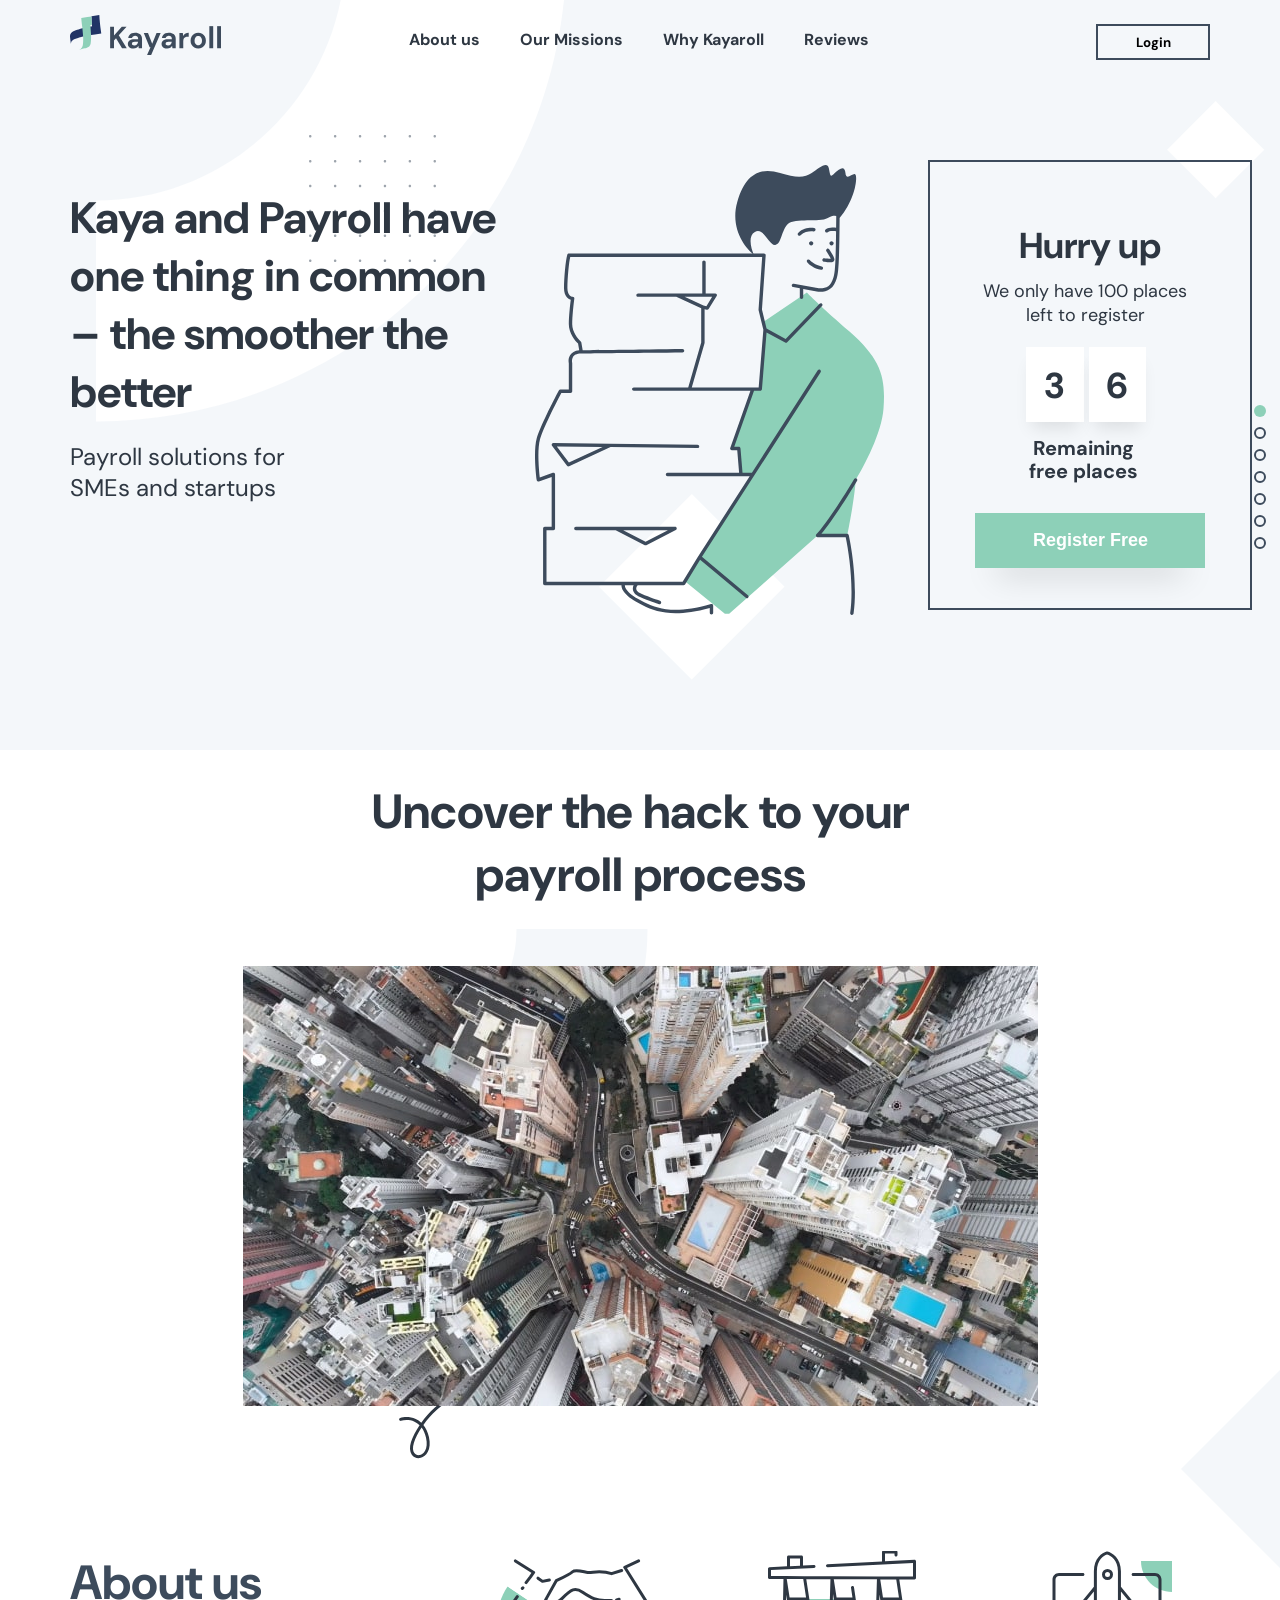
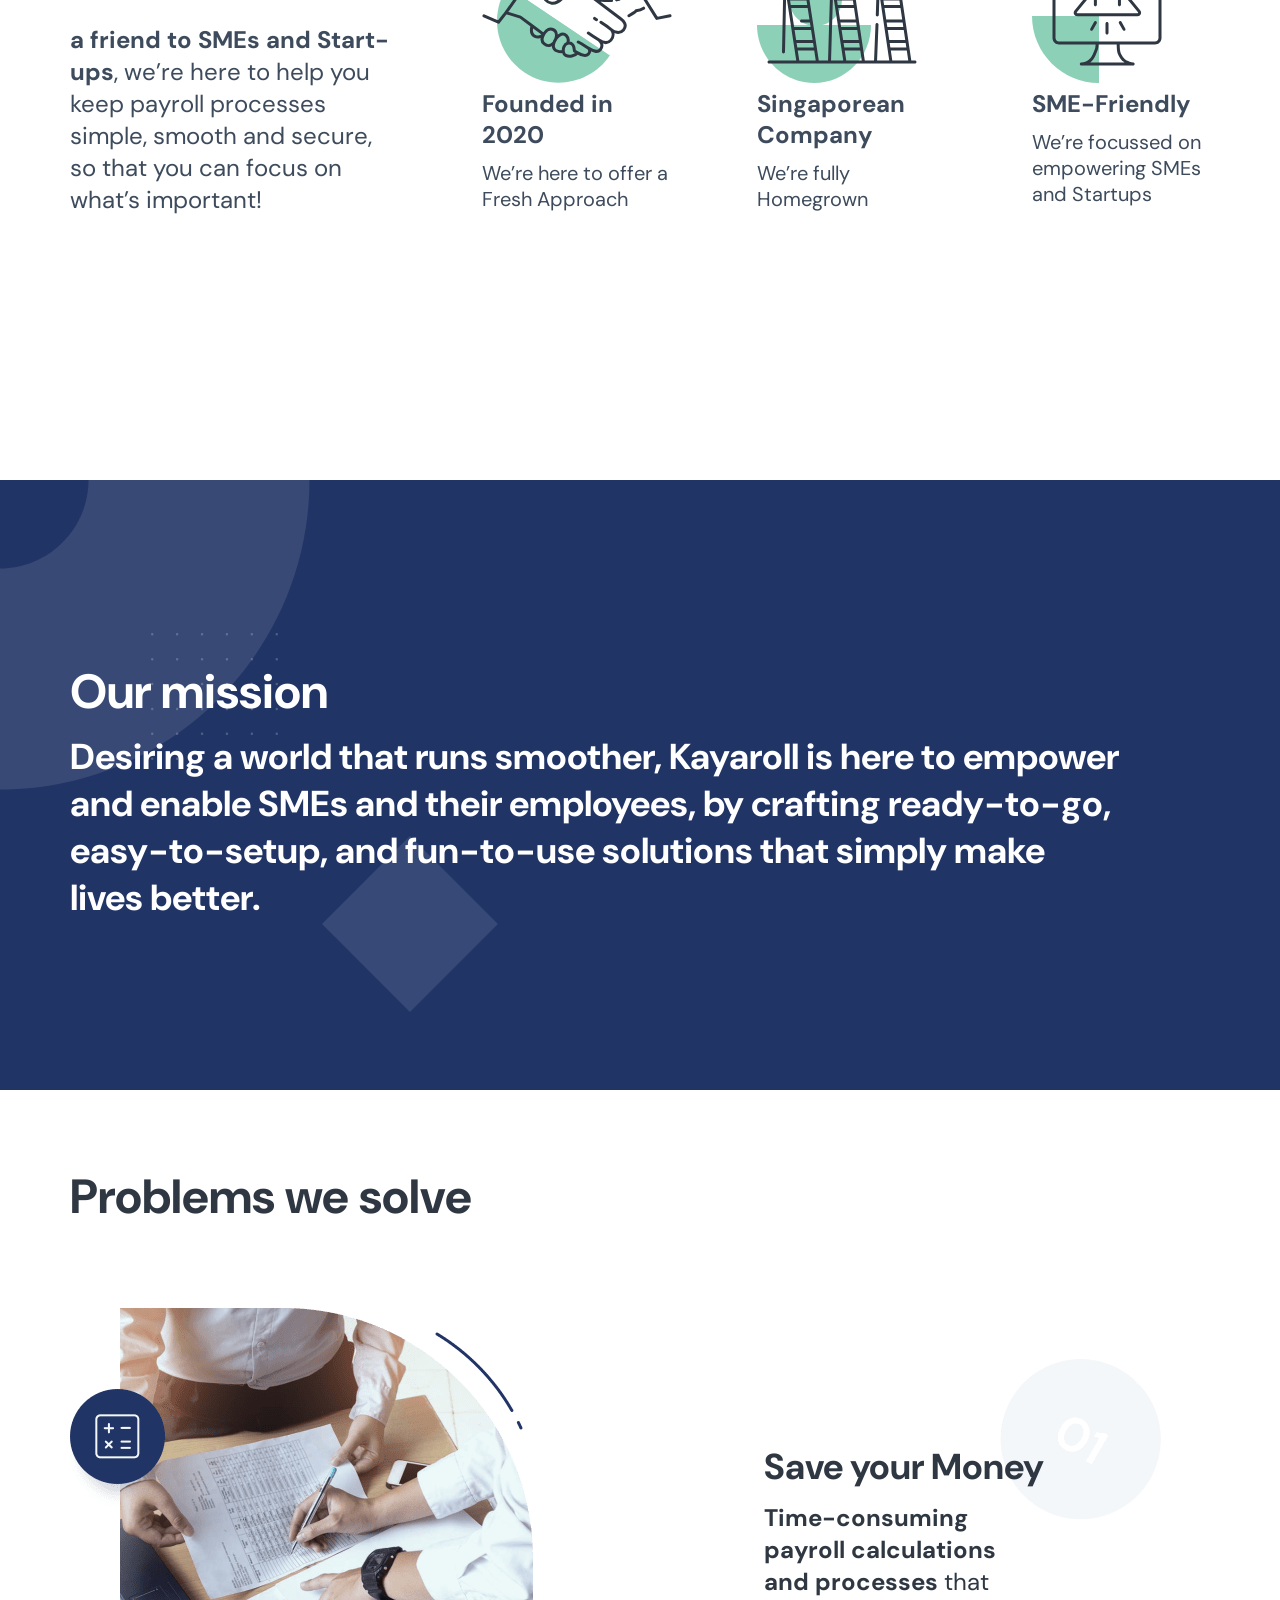
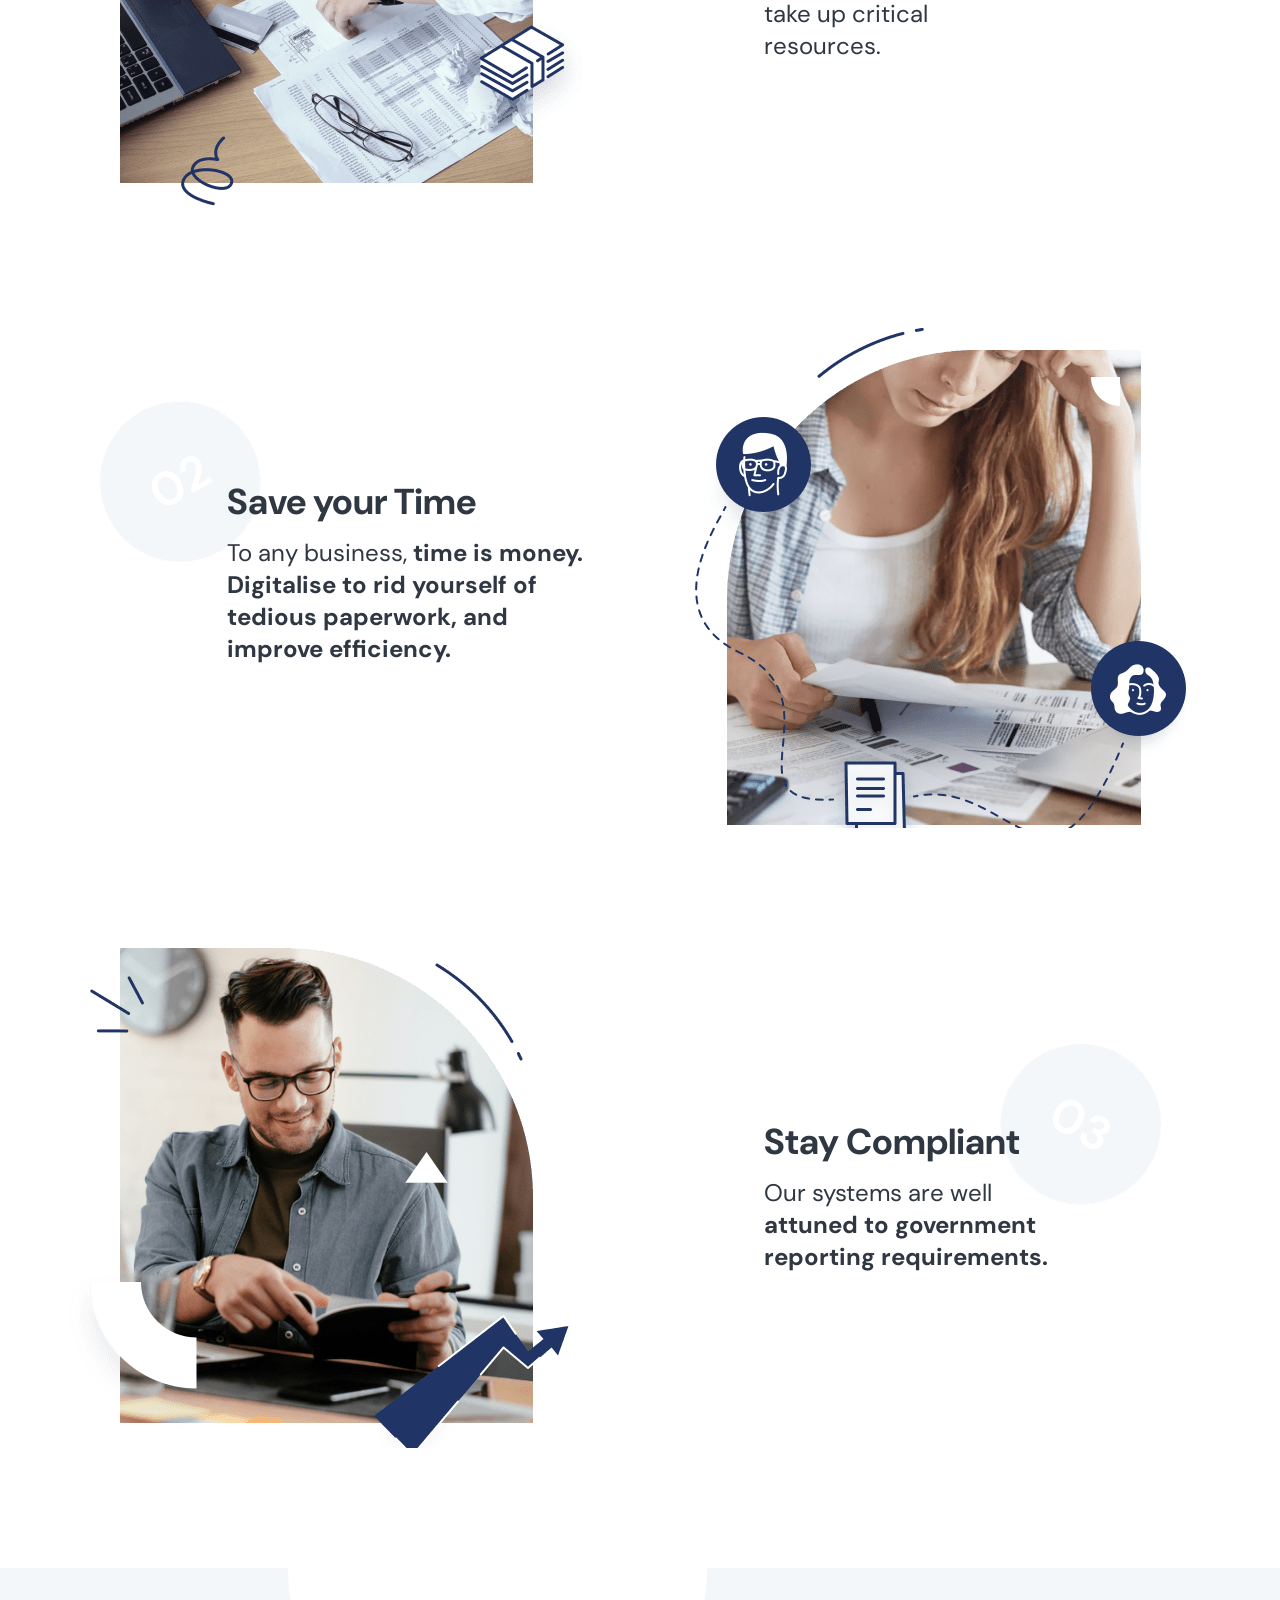
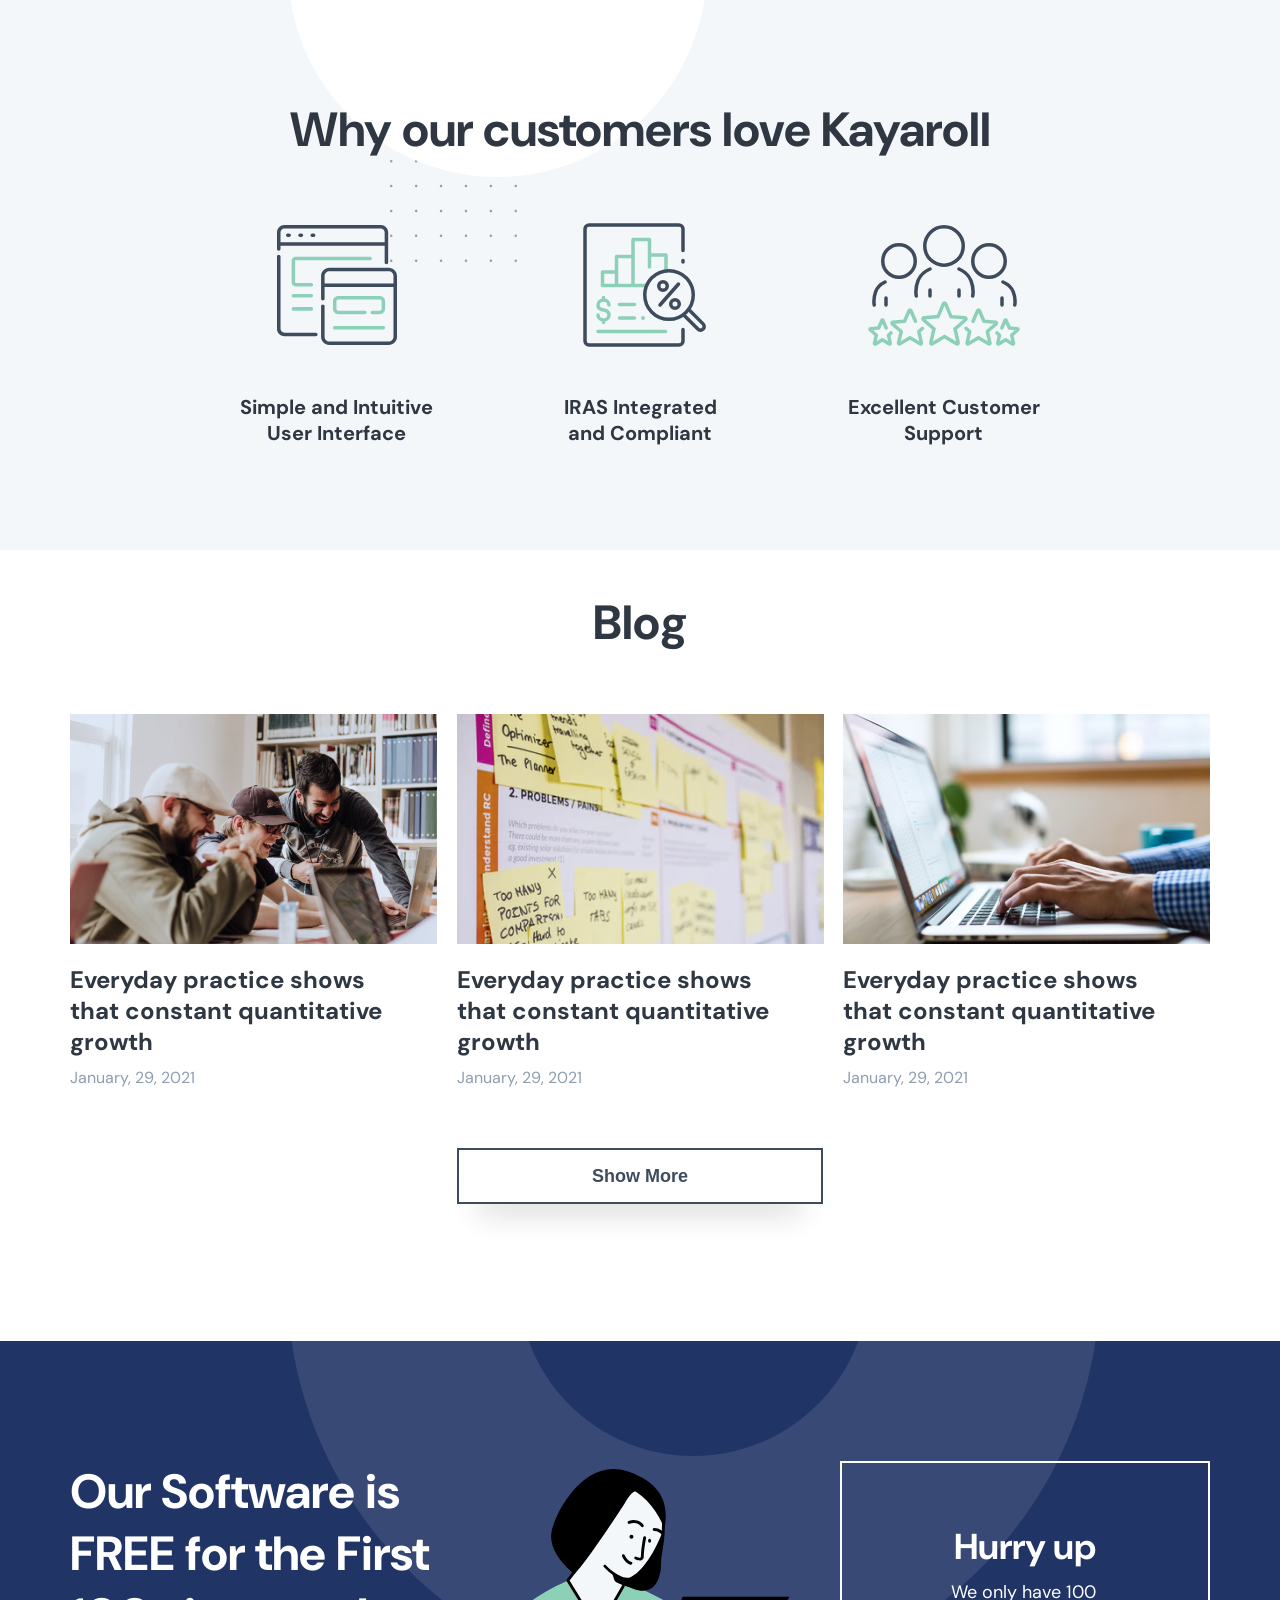
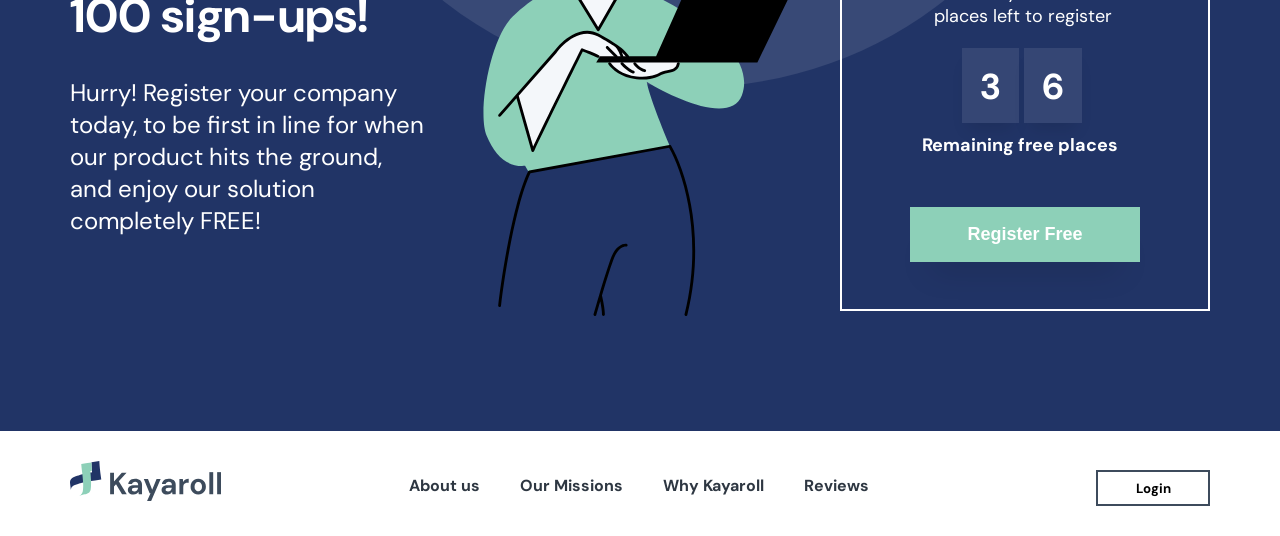
==== commit 91ee5ed3: "5667" ====
--- a/index.html
+++ b/index.html
@@ -19,7 +19,7 @@
                 <nav class="header__navbar">
                     <ul>
                         <li class="navbar__item">
-                            <img src="image/logotype.svg" alt="logotype">
+                            <a href="/"><img src="image/logotype.svg" alt="logotype"></a>
                         </li>
                         <li class="navbar__item">
                             <div class="navbar__links">
@@ -32,7 +32,7 @@
                             </div>
                         </li>
                         <li class="navbar__item">
-                            <button class="navbar__login">Login</button>
+                            <a href="signin.html"><button class="navbar__login">Login</button></a>
                         </li>
                         <li class="navbar__item mobile__hamburger">
                             <button style="outline: none;" class="hamburger hamburger--spring" type="button" id="hamburger-id">
--- a/style/style.css
+++ b/style/style.css
@@ -402,7 +402,7 @@
 }
 
 .solve__money {
-    background: url(../image/solve_money.svg);
+    background: url(../image/solve_money.png);
     width: 1120px;
     height: 500px;
     margin-bottom: 120px;
@@ -410,14 +410,14 @@
 }
 
 .solve__time {
-    background: url(../image/solve_time.svg);
+    background: url(../image/solve_time.png);
     width: 1120px;
     height: 500px;
     margin-bottom: 120px;
 }
 
 .solve__stay {
-    background: url(../image/solve_stay.svg);
+    background: url(../image/solve_stay.png);
     width: 1120px;
     height: 500px;
     margin-bottom: 120px;
@@ -729,7 +729,139 @@
 }
 
 
+/*SIGN UP*/
+
+.main {
+    background: url(../image/Signup_bg.svg);
+    background-color: #F4F7FA;
+    background-repeat: no-repeat;
+    height: 950px;
+    color: #3D4B5C;
+    width: 100%;
+}
+
+.main img {
+    margin: 0 auto;
+}
+
+.main__body {
+    display: flex;
+    top: 100px;
+    justify-content: space-between;
+    width: 1340px;
+    margin: 0 auto;
+    right: 10%;
+    position: relative;
+}
+
+.auth__form {
+    width: 492px;
+    color: #3D4B5C;
+    height: auto;
+    background: #FFFFFF;
+    border: 2px solid #3D4B5C;
+    box-sizing: border-box;
+    box-shadow: 0px 25px 41px rgba(27, 44, 78, 0.05);
+    padding: 56px 43px 56px 43px;
+}
+
+.input_holder {
+    width: 400px;
+    padding-left: 15px;
+    height: 52px;
+    font-size: 18px;
+    background: #FFFFFF;
+    border: 2px solid #3D4B5C;
+    box-sizing: border-box;
+}
+
+input:focus {
+    border: 2px solid #8DD0B8;
+    outline: 0;
+}
+
+.auth__form_input {
+    margin-top: 30px;
+}
+
+.auth__form h1 {
+    font-weight: 700;
+    font-size: 36px;
+    line-height: 47px;
+}
+
+.auth__form p {
+    margin-top: 10px;
+    font-size: 18px;
+    font-weight: 400;
+    color: #3D4B5C;
+}
+
+#remember {
+    width: 20px;
+    position: relative;
+    top: 4px;
+    height: 20px;
+}
+
+.form_input label {
+    font-weight: 400;
+    margin-bottom: 10%;
+    font-size: 18px;
+}
+
+.form__input p {
+    font-size: 16px;
+    color: #9CA2A9;
+    margin-bottom: 5px;
+}
+
+.form__input {
+    margin-bottom: 15px;
+}
+
+.sign__button {
+    width: 400px;
+    height: 55px;
+    background: #8DD0B8;
+    box-shadow: 0px 26px 32px -22px rgba(0, 0, 0, 0.25);
+    border: none;
+    cursor: pointer;
+    color: white;
+    font-weight: 700;
+    font-size: 18px;
+    margin-top: 15px;
+    transition: 0.4s;
+}
+
+.sign__button:hover {
+    background: #3D4B5C;
+}
+
+.main__image {
+    left: 33.5%;
+    position: relative;
+}
+
+
 /*1150px*/
+
+@media (max-width: 1366px) {
+    .main__body img {
+        width: 20vw;
+    }
+    .main__body {
+        width: 1200px;
+        margin: 0 auto;
+        right: 3%;
+        position: relative;
+    }
+    .main__image {
+        left: 40.5%;
+        top: 3%;
+        position: relative;
+    }
+}
 
 @media (max-width: 1150px) {
     .header__body_text h1 {
@@ -815,6 +947,27 @@
 }
 
 
+/*1100px*/
+
+@media (max-width: 1100px) {
+    .auth__form {
+        width: 392px;
+    }
+    .input_holder {
+        width: 300px;
+        height: 45px;
+    }
+    .sign__button {
+        width: 300px;
+        height: 45px;
+    }
+    .main__body {
+        width: 900px;
+        right: 0%;
+    }
+}
+
+
 /* 1050px*/
 
 @media (max-width: 1050px) {
@@ -862,9 +1015,135 @@
 }
 
 
+/*860px*/
+
+@media (max-width: 860px) {
+    .auth__form {
+        width: 320px;
+        padding: 56px 43px 32px 26px;
+    }
+    .input_holder {
+        width: 260px;
+        height: 42px;
+    }
+    .sign__button {
+        width: 260px;
+        height: 42px;
+    }
+    .main__body {
+        width: 900px;
+        right: 0%;
+    }
+    .main__image {
+        left: 42.5%;
+        top: 3%;
+        position: relative;
+    }
+    .about__body {
+        text-align: center;
+        width: 860px;
+    }
+    .about__body_cards {
+        left: 30%;
+    }
+    .mission__desc {
+        width: 650px;
+        font-size: 30px;
+    }
+    .solve__money {
+        width: 800px;
+        height: 350px;
+        background-size: contain;
+        background-repeat: no-repeat;
+        left: 2%;
+        position: relative;
+    }
+    .solve__time {
+        width: 900px;
+        height: 350px;
+        background-size: contain;
+        background-repeat: no-repeat;
+        left: 8%;
+        position: relative;
+    }
+    .solve__stay {
+        width: 800px;
+        height: 350px;
+        background-size: contain;
+        background-repeat: no-repeat;
+        left: 2%;
+        position: relative;
+    }
+    .solve__money-text {
+        top: 20%;
+    }
+    .solve__stay-text {
+        top: 20%;
+    }
+    .solve__time-text {
+        margin-left: 0%;
+    }
+    .customers__title {
+        left: 20%;
+        width: 500px;
+        position: relative;
+    }
+    .customers {
+        padding-top: 50px;
+        padding-bottom: 100px;
+    }
+    .blog__posts {
+        left: 2%;
+        position: relative;
+    }
+    .info__body {
+        width: 480px;
+        padding-left: 40px;
+    }
+    .footer__body_text p {
+        margin-top: 30px;
+        width: 200px;
+        font-size: 18px;
+    }
+    .footer__body_text h1 {
+        width: 250px;
+        font-size: 28px;
+    }
+    .footer ul {
+        display: flex;
+        justify-content: space-between;
+        max-width: 750px;
+        margin: 0 auto;
+    }
+    .navbar__links_footer ul>li {
+        margin-right: 20px;
+    }
+}
+
+
 /* TABLET 768px */
 
 @media (max-width: 780px) {
+    .blog__posts {
+        left: -1%;
+        position: relative;
+    }
+    .solve__time {
+        width: 800px;
+    }
+    .main__body {
+        width: 700px;
+        right: 0%;
+    }
+    .solve__time-text {
+        top: 15%;
+        position: relative;
+    }
+    .main__image {
+        left: 38.5%;
+        top: 3%;
+        position: relative;
+    }
     .navigation__dots_header {
         display: none;
     }
@@ -1116,6 +1395,7 @@
         border: 2px solid white;
         left: -10% !important;
         position: relative;
+        width: 150%;
     }
     .footer__body_text h1 {
         width: 500px;
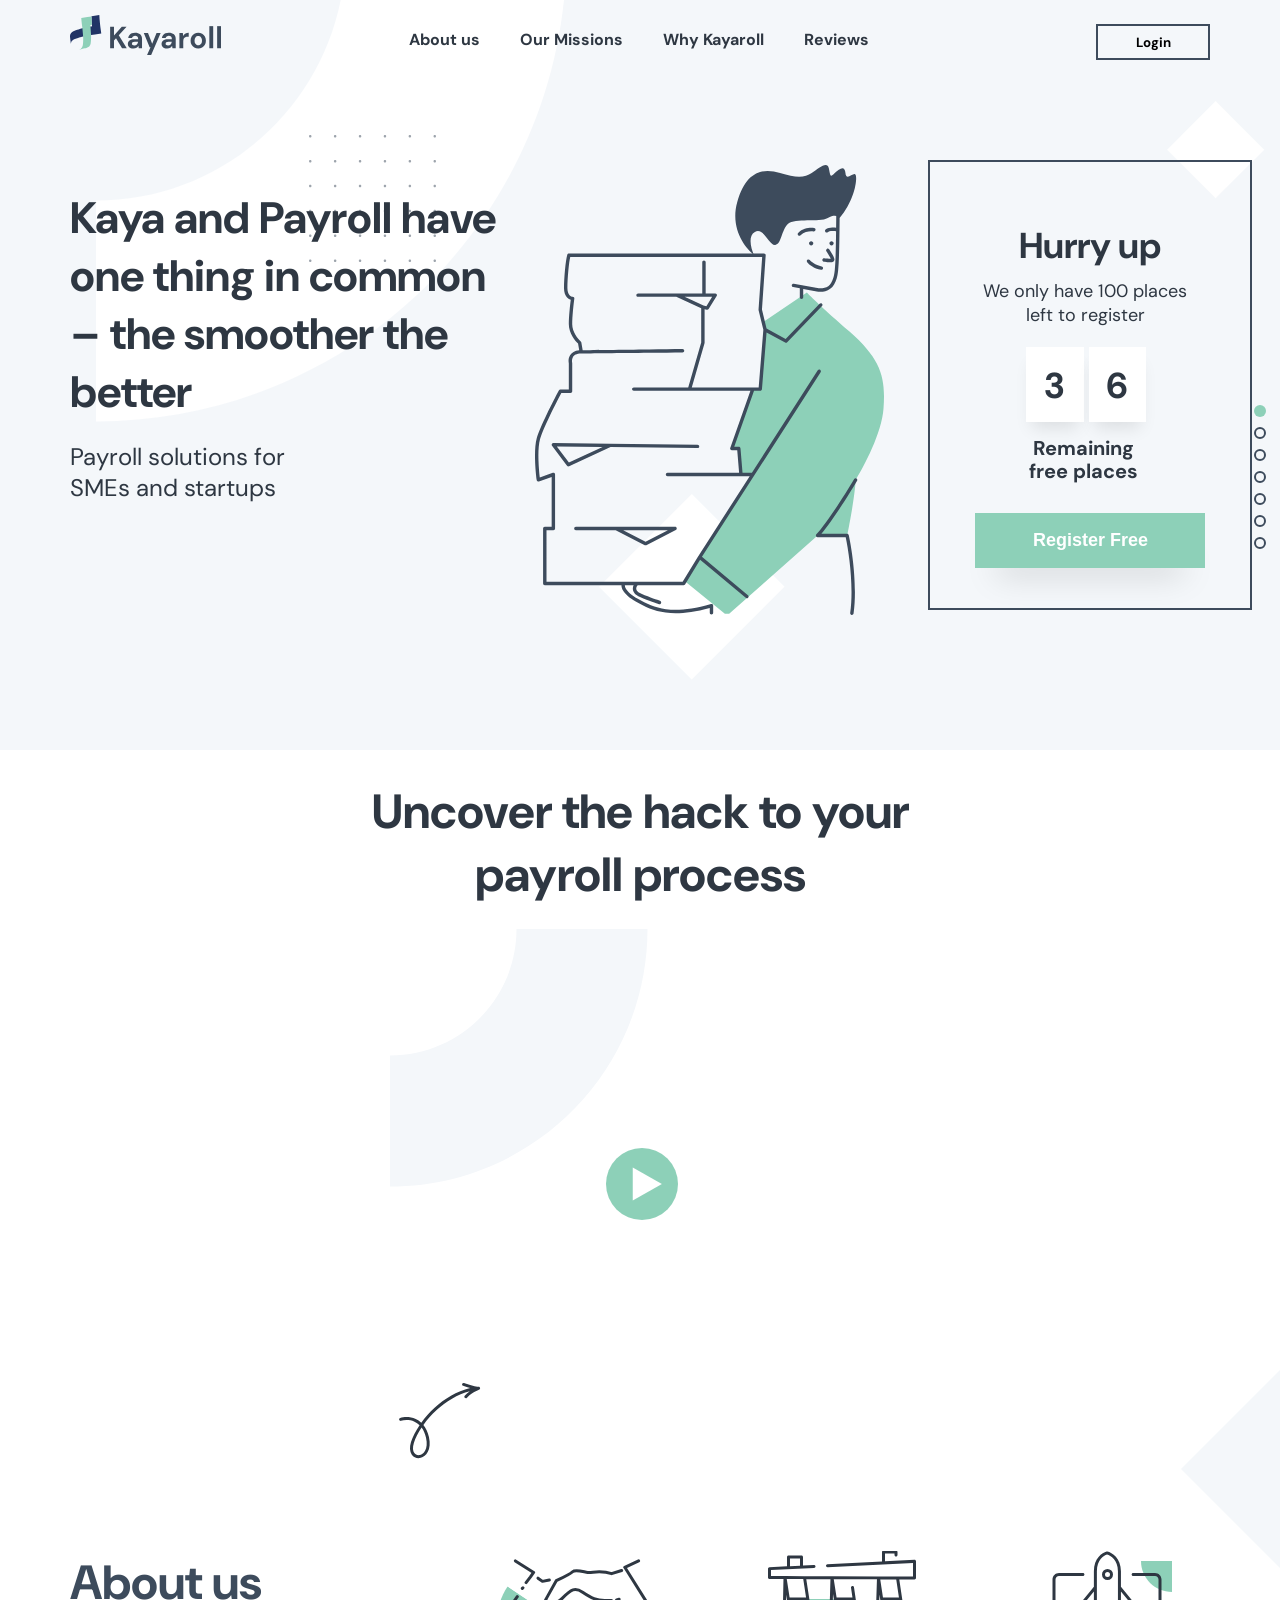
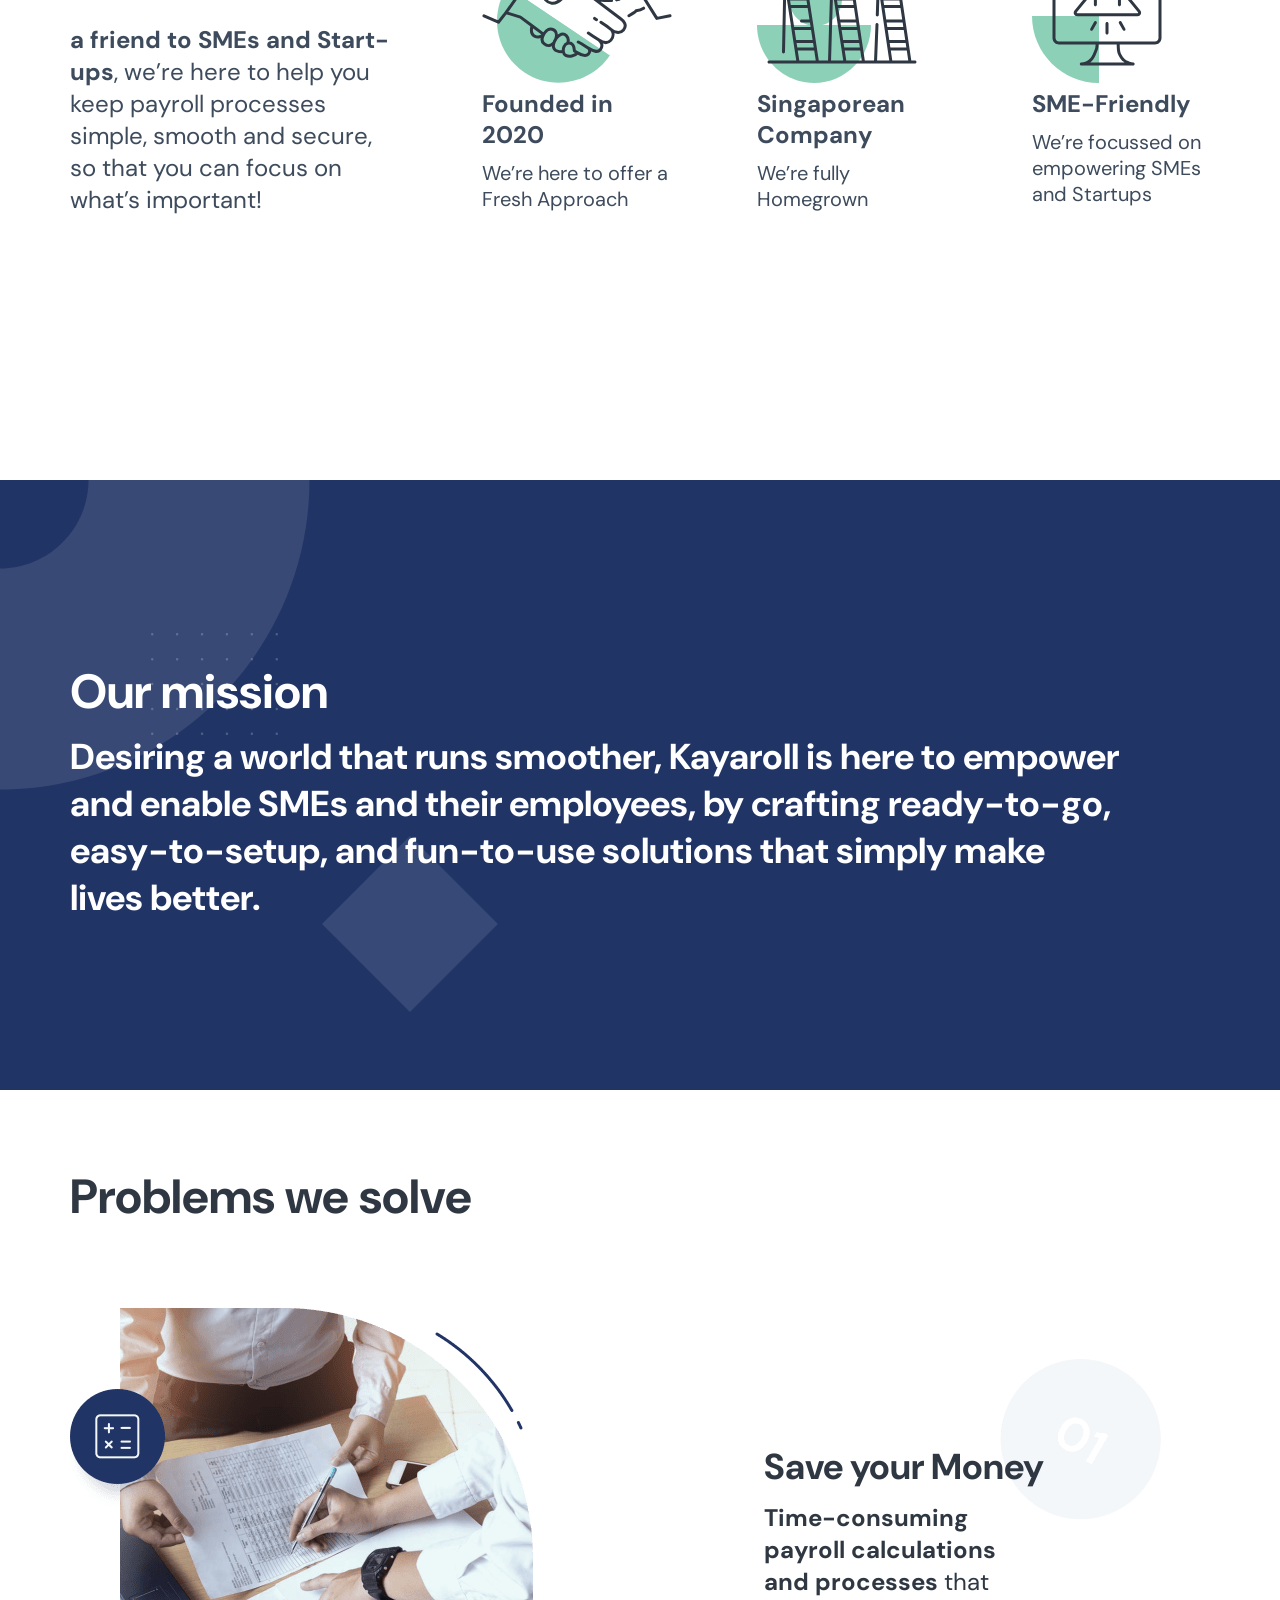
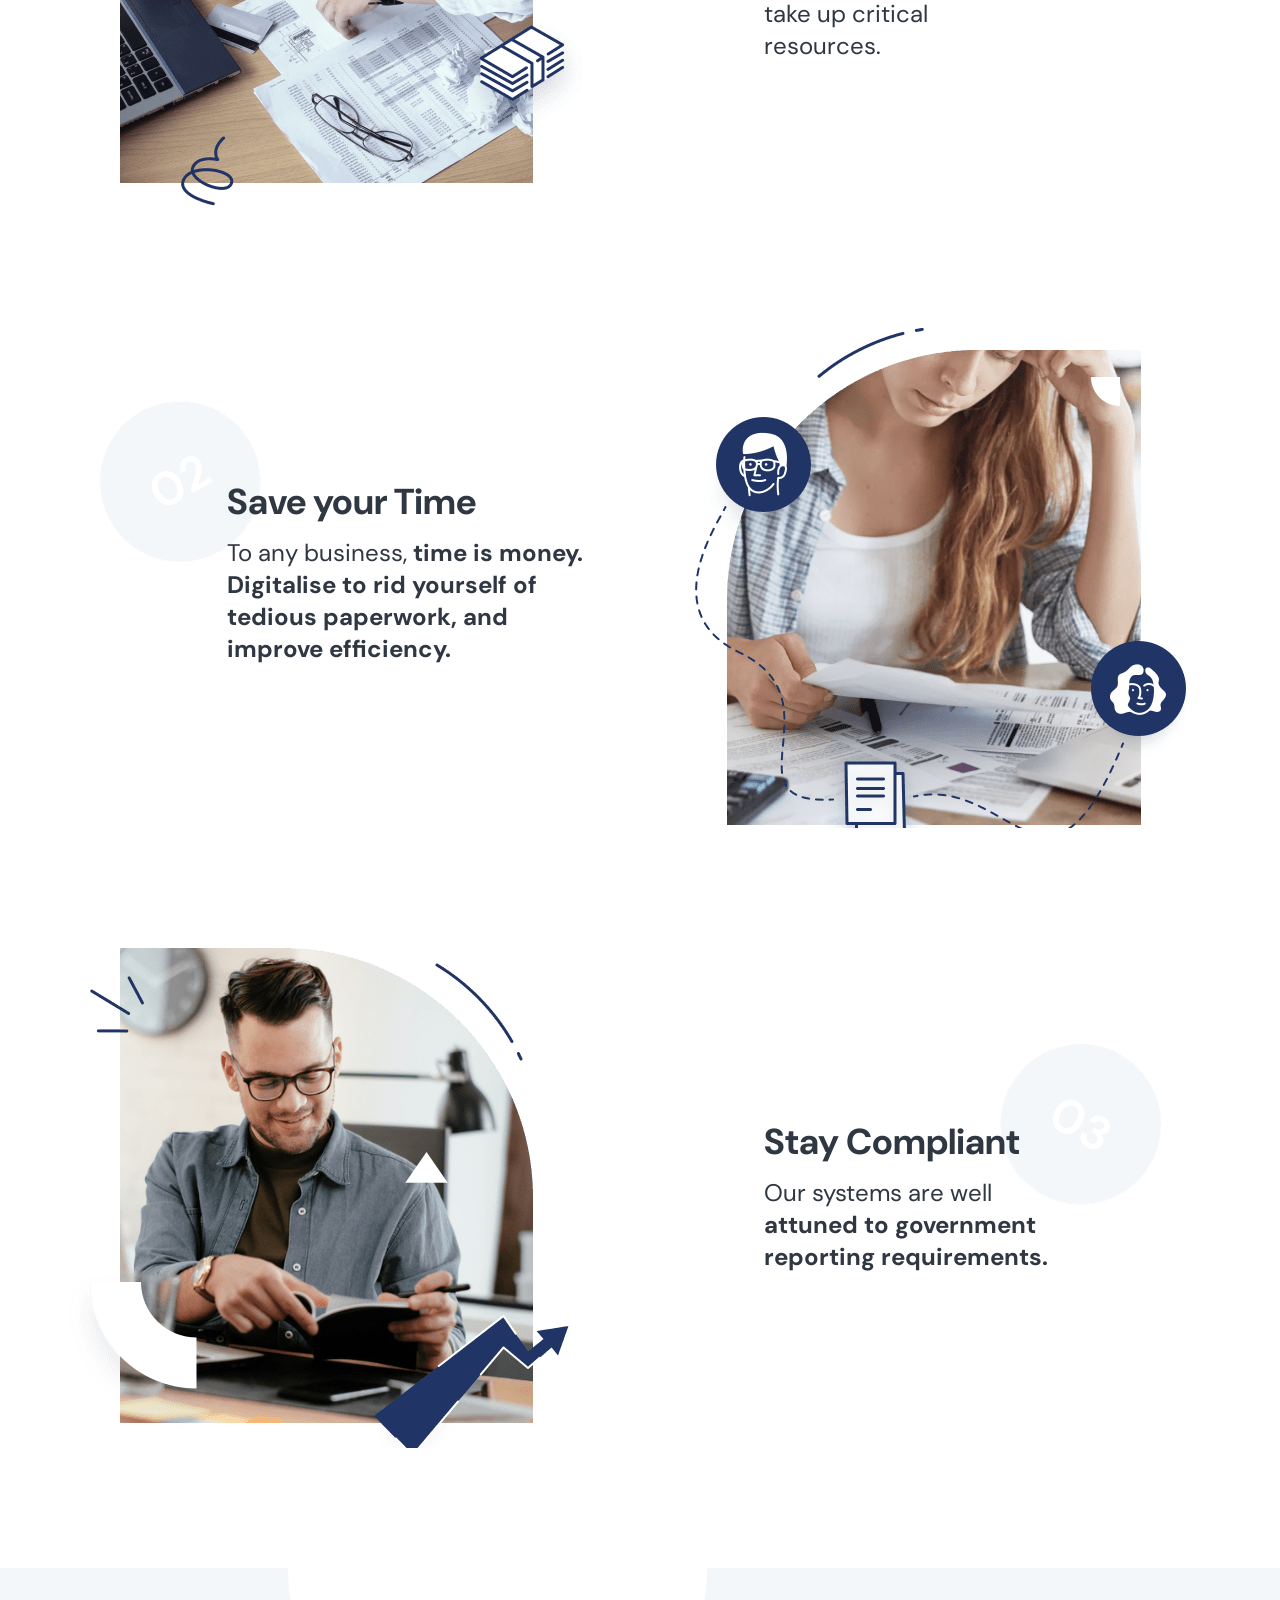
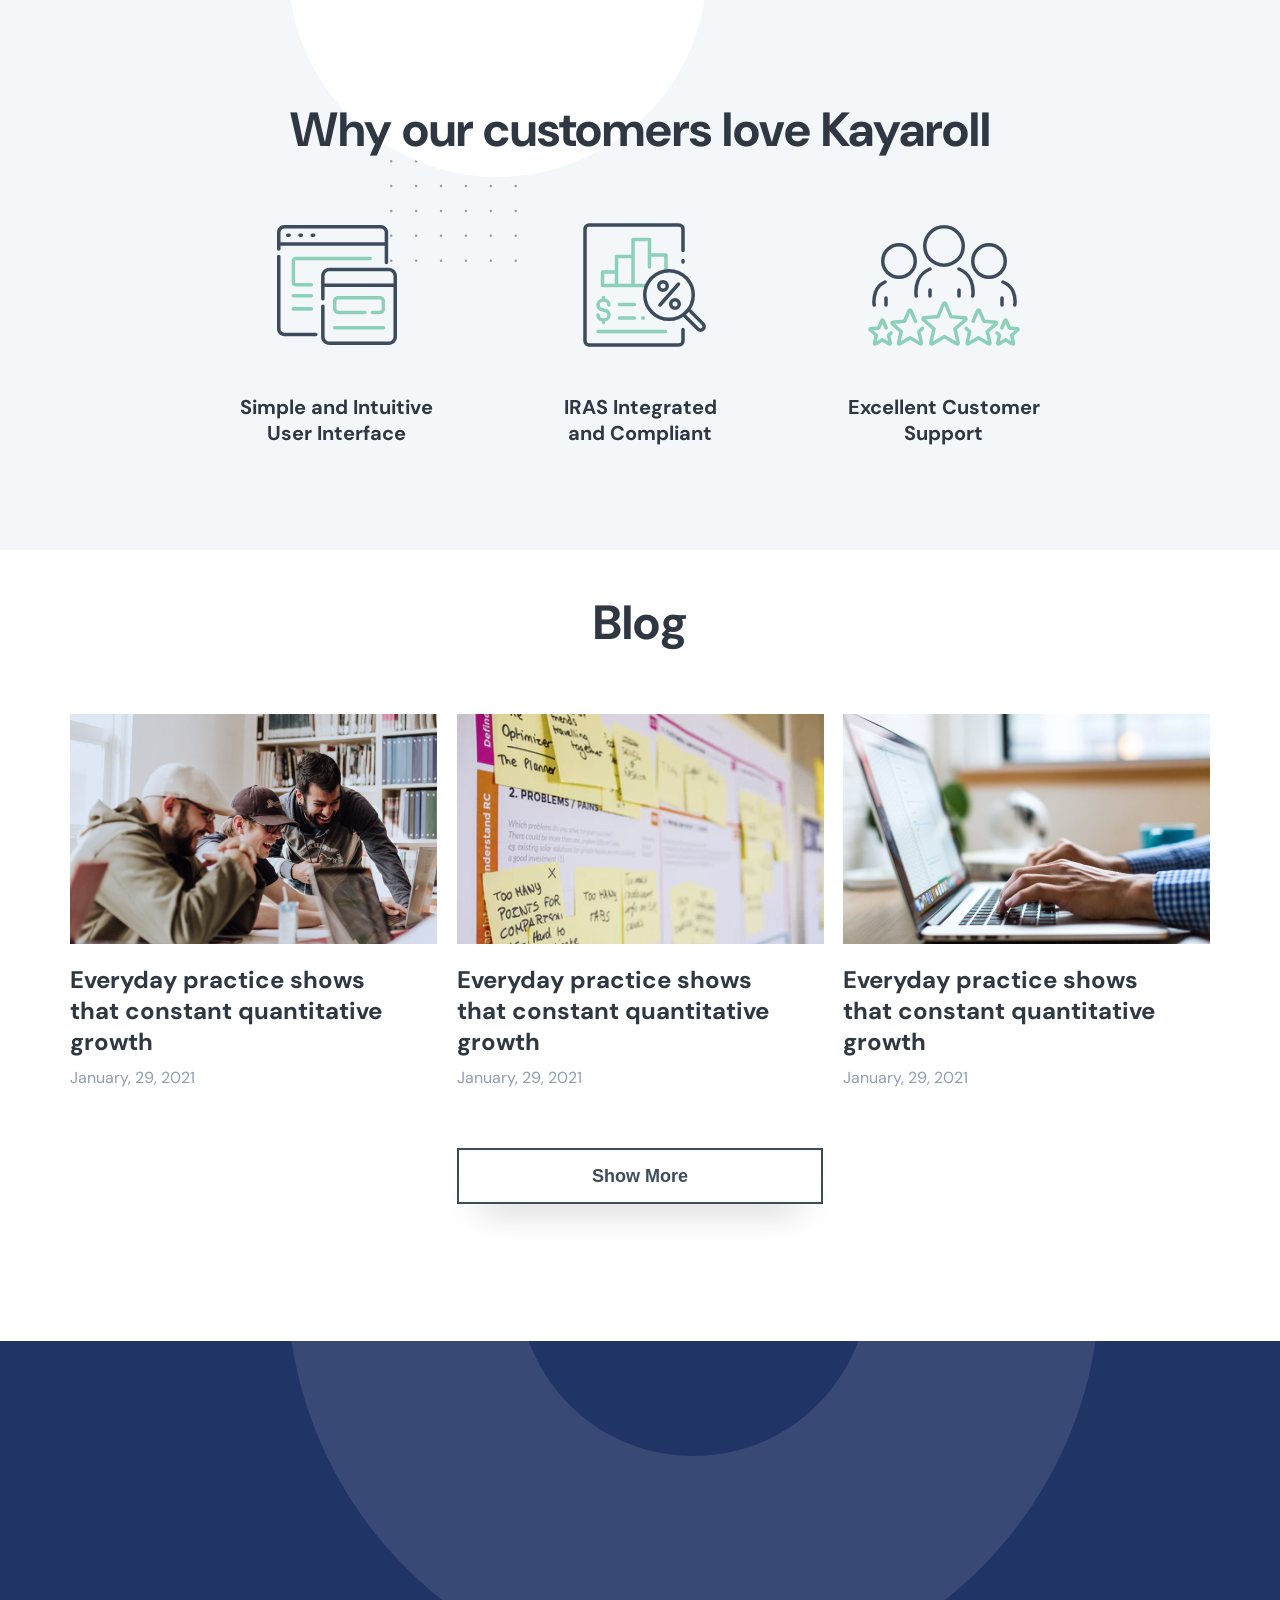
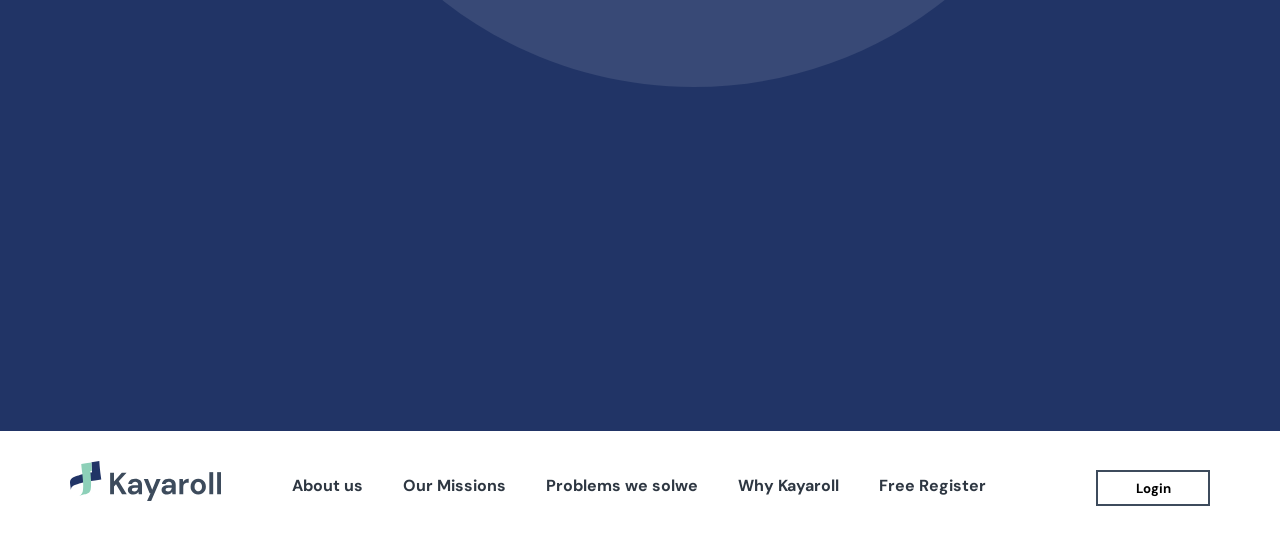
==== commit 24481d0c: "5656" ====
--- a/index.html
+++ b/index.html
@@ -6,6 +6,7 @@
     <meta name="viewport" content="width=device-width, initial-scale=1.0">
     <link rel="stylesheet" href="style/style.css">
     <link rel="stylesheet" href="style/hamburger.css">
+    <link rel="stylesheet" href="revealator/fm.revealator.jquery.min.css">
     <link rel="preconnect" href="https://fonts.gstatic.com">
     <link href="https://fonts.googleapis.com/css2?family=DM+Sans:wght@400;500;700&display=swap" rel="stylesheet">
     <title>Kayaroll</title>
@@ -24,9 +25,9 @@
                         <li class="navbar__item">
                             <div class="navbar__links">
                                 <ul>
-                                    <li><a href="#">About us</a></li>
-                                    <li><a href="#">Our Missions</a></li>
-                                    <li><a href="#">Why Kayaroll</a></li>
+                                    <li><a href="#about">About us</a></li>
+                                    <li><a href="#mission">Our Missions</a></li>
+                                    <li><a href="#customers">Why Kayaroll</a></li>
                                     <li><a href="#">Reviews</a></li>
                                 </ul>
                             </div>
@@ -46,21 +47,21 @@
                 <!-- MOBILE NAVBAR -->
                 <div class="mobile__navbar">
                     <ul class="mobile__navbar__list">
-                        <li><a href="#">About us</a></li>
-                        <li><a href="#">Our Missions</a></li>
-                        <li><a href="#">Why Kayaroll</a></li>
+                        <li><a href="#about">About us</a></li>
+                        <li><a href="#mission">Our Missions</a></li>
+                        <li><a href="#customers">Why Kayaroll</a></li>
                         <li><a href="#">Reviews</a></li>
-                        <li><button class="register__button">Register Free</button></li>
+                        <li><button class="register__button mobile__reg_button">Register Free</button></li>
                     </ul>
                 </div>
-                <div class="header__body">
+                <div class="header__body revealator-slideright revealator-once">
                     <div class="header__body_text">
                         <h1>Kaya and Payroll have one thing in common – the smoother the better</h1>
                         <p>Payroll solutions for SMEs and startups</p>
                     </div>
-                    <div class="tablet__header_adaptive">
-                        <img src="image/header_image.svg" alt="header">
-                        <div class="header__body_timer">
+                    <div class="tablet__header_adaptive header__mobile">
+                        <img class="tablet__header_image" src="image/header_image.svg" alt="header">
+                        <div class="header__body_timer ">
                             <h1>Hurry up</h1>
                             <p class="body__timer_desc">We only have 100 places left to register</p>
                             <div class="body__timer_count">
@@ -71,40 +72,46 @@
                             <button class="register__button">Register Free</button>
                         </div>
                     </div>
-                    <div class="navigation__dots_header">
-                        <a href="#header">
-                            <div class="dot dots__active"></div>
-                        </a>
-                        <a href="#about">
-                            <div class="dot"></div>
-                        </a>
-                        <a href="#mission">
-                            <div class="dot"></div>
-                        </a>
-                        <a href="#solve">
-                            <div class="dot"></div>
-                        </a>
-                        <a href="#customers">
-                            <div class="dot"></div>
-                        </a>
-                        <a href="#blog">
-                            <div class="dot"></div>
-                        </a>
-                        <a href="#info">
-                            <div class="dot"></div>
-                        </a>
-                    </div>
+                </div>
+                <div class="navigation__dots_header">
+                    <a href="#header">
+                        <div class="dot dots__active"></div>
+                    </a>
+                    <a href="#about">
+                        <div class="dot"></div>
+                    </a>
+                    <a href="#mission">
+                        <div class="dot"></div>
+                    </a>
+                    <a href="#solve">
+                        <div class="dot"></div>
+                    </a>
+                    <a href="#customers">
+                        <div class="dot"></div>
+                    </a>
+                    <a href="#blog">
+                        <div class="dot"></div>
+                    </a>
+                    <a href="#info">
+                        <div class="dot"></div>
+                    </a>
                 </div>
             </div>
         </section>
         <!-- ABOUT US -->
         <section class="about" id="about">
             <div class="about__body">
-                <h1 class="about__body_title">Uncover the hack to your payroll process</h1>
-                <div class="about__body_video">
-                    <img src="image/about_video.jpg" alt="video">
-                </div>
-                <div class="about__body_cards">
+                <div class="revealator-slideright revealator-once">
+                    <h1 class="about__body_title">Uncover the hack to your payroll process</h1>
+                    <div class="about__body_video">
+                        <img class="play__button" src="image/video_play.svg" alt="">
+                        <video class="about__video" width="795" height="440" style="outline: 0;" preload="auto">
+                        <source src="image/video.mp4" type="video/mp4">
+                        Your browser does not support the video tag.
+                        </video>
+                    </div>
+                </div>
+                <div class="about__body_cards revealator-zoomin revealator-once">
                     <div class="about__body_card about__card_tablet">
                         <h1>About us</h1>
                         <p class="about__body_card_desc"><span>a friend to SMEs and
@@ -112,17 +119,17 @@
                     </div>
                     <div class="about__card_tablet_1">
                         <div class="about__body_card card_tablet">
-                            <img src="image/about_founded.svg" alt="founded">
+                            <img class="card__tablet" src="image/about_founded.svg" alt="founded">
                             <p class="about__card_title">Founded in 2020</p>
                             <p class="about__card_desc">We’re here to offer a Fresh Approach</p>
                         </div>
                         <div class="about__body_card card_tablet">
-                            <img src="image/about_company.svg" alt="company">
-                            <p class="about__card_title">Singaporean Company</p>
+                            <img class="card__tablet" src="image/about_company.svg" alt="company">
+                            <p class="about__card_title mobile__fix">Singaporean Company</p>
                             <p class="about__card_desc">We’re fully Homegrown</p>
                         </div>
                         <div class="about__body_card card_tablet">
-                            <img src="image/about_sme.svg" alt="sme">
+                            <img class="card__tablet" src="image/about_sme.svg" alt="sme">
                             <p class="about__card_title">SME-Friendly</p>
                             <p class="about__card_desc">We’re focussed on empowering SMEs and Startups</p>
                         </div>
@@ -132,26 +139,26 @@
         </section>
         <!-- MISSIONS -->
         <section class="mission" id="mission">
-            <p class="mission__title">Our mission</p>
-            <p class="mission__desc">Desiring a world that runs smoother, Kayaroll is here to empower and enable SMEs and their employees, by crafting ready-to-go, easy-to-setup, and fun-to-use solutions that simply make lives better.</p>
+            <p class="mission__title revealator-slideright revealator-once">Our mission</p>
+            <p class="mission__desc revealator-slideleft revealator-once">Desiring a world that runs smoother, Kayaroll is here to empower and enable SMEs and their employees, by crafting ready-to-go, easy-to-setup, and fun-to-use solutions that simply make lives better.</p>
         </section>
         <!-- SOLVE PROBLEM -->
         <section class="solve" id="solve">
             <p class="solve__title_text">Problems we solve</p>
             <div class="solve__body">
-                <div class="solve__money">
+                <div class="solve__money revealator-slideright revealator-once">
                     <div class="solve__money-text">
                         <p class="solve__title">Save your Money</p>
                         <p class="solve__desc"><span>Time-consuming payroll calculations and processes</span> that take up critical resources.</p>
                     </div>
                 </div>
-                <div class="solve__time">
+                <div class="solve__time revealator-slideleft revealator-once">
                     <div class="solve__time-text">
                         <p class="solve__title">Save your Time</p>
                         <p class="solve__desc time__desc">To any business, <span>time is money. Digitalise to rid yourself of tedious paperwork, and improve efficiency.</span></p>
                     </div>
                 </div>
-                <div class="solve__stay">
+                <div class="solve__stay revealator-slideright revealator-once">
                     <div class="solve__stay-text">
                         <p class="solve__title">Stay Compliant</p>
                         <p class="solve__desc stay__desc">Our systems are well <span>attuned to government reporting requirements.</span></p>
@@ -162,7 +169,7 @@
         <!-- CUSTOMERS -->
         <section class="customers" id="customers">
             <p class="customers__title">Why our customers love Kayaroll</p>
-            <div class="customers__cards">
+            <div class="customers__cards revealator-zoomin revealator-once">
                 <div class="customers__card">
                     <img src="image/customers_interface.svg" alt="interface">
                     <p class="customers__card_desc">Simple and Intuitive User Interface</p>
@@ -182,28 +189,33 @@
             <div class="blog__body">
                 <p class="blog__title">Blog</p>
                 <div class="blog__posts">
-                    <div class="blog__post">
+                    <div class="mainblog blog__post blog_1 revealator-slideright revealator-delay1 revealator-once">
                         <img src="image/blog_1.jpg" alt="blog_1">
                         <p class="blog__post_title">Everyday practice shows that constant quantitative growth</p>
                         <p class="blog__post_date">January, 29, 2021</p>
                     </div>
-                    <div class="blog__post">
+                    <div class="blog__post blog_2 revealator-slideright revealator-delay2 revealator-once">
                         <img src="image/blog_2.jpg" alt="blog_2">
                         <p class="blog__post_title">Everyday practice shows that constant quantitative growth</p>
                         <p class="blog__post_date">January, 29, 2021</p>
                     </div>
-                    <div class="blog__post blog_3">
+                    <div class="blog__post blog_3 revealator-slideright revealator-delay3 revealator-once">
                         <img src="image/blog_3.jpg" alt="blog_3">
                         <p class="blog__post_title">Everyday practice shows that constant quantitative growth</p>
                         <p class="blog__post_date">January, 29, 2021</p>
                     </div>
                 </div>
+                <div class="blog-dots">
+                    <div class="blog__dot blog__dot_1 blog__dot_active"></div>
+                    <div class="blog__dot blog__dot_2"></div>
+                    <div class="blog__dot blog__dot_3"></div>
+                </div>
                 <a href="#"><button class="blog__body_button">Show More</button></a>
             </div>
         </section>
         <!-- INFORMATION -->
         <section class="info" id="info">
-            <div class="info__body">
+            <div class="info__body revealator-slideleft revealator-once">
                 <div class="footer__body_text">
                     <h1>Our Software is FREE for the First 100 sign-ups!</h1>
                     <p>Hurry! Register your company today, to be first in line for when our product hits the ground, and enjoy our solution completely FREE!</p>
@@ -233,10 +245,11 @@
                     <li class="navbar__item">
                         <div class="navbar__links_footer">
                             <ul>
-                                <li><a href="#">About us</a></li>
-                                <li><a href="#">Our Missions</a></li>
-                                <li><a href="#">Why Kayaroll</a></li>
-                                <li><a href="#">Reviews</a></li>
+                                <li><a href="#about">About us</a></li>
+                                <li><a href="#mission">Our Missions</a></li>
+                                <li><a href="#solve">Problems we solwe</a></li>
+                                <li><a href="#customers">Why Kayaroll</a></li>
+                                <li><a href="#">Free Register</a></li>
                             </ul>
                         </div>
                     </li>
@@ -250,5 +263,6 @@
 </body>
 <script src="js/jquery-3.5.1.min.js"></script>
 <script src="js/main.js"></script>
+<script src="revealator/fm.revealator.jquery.js"></script>
 
 </html>
--- a/style/style.css
+++ b/style/style.css
@@ -1,1463 +1,2648 @@
-/*font-family: 'DM Sans', sans-serif;*/
-
-
-/*DEFAULT STYLES*/
-
-* {
-    margin: 0;
-    padding: 0;
-}
-
-body,
-html {
-    overflow-x: hidden;
-}
-
-.body {
-    font-family: 'DM Sans', sans-serif;
-    color: #2E3742;
-}
-
-section {
-    padding-top: 15px;
-    padding-left: calc((100% - 1140px) / 2);
-    padding-right: calc((100% - 1140px) / 2);
-    width: 1140px;
-    max-width: 1440px;
-    font-family: 'DM Sans', sans-serif;
-}
-
-li {
-    list-style-type: none;
-}
-
-a {
-    text-decoration: none;
-}
-
-.container {
-    width: 100%;
-    max-width: 1920px;
-    margin: 0 auto;
-}
-
-
-/*HEADER*/
-
-.header {
-    background: url(../image/header_background.svg);
-    height: 750px;
-    background-repeat: no-repeat;
-    color: #2E3742;
-    margin: 0 auto;
-}
-
-.header__navbar ul {
-    display: flex;
-    justify-content: space-between;
-}
-
-.navbar__links,
-.navbar__links_footer,
-.navbar__login,
-.navbar__links_footer {
-    position: relative;
-    top: 30%;
-}
-
-.tablet__header_adaptive img {
-    top: 1%;
-    right: 7%;
-    position: relative;
-}
-
-.tablet__header_adaptive {
-    display: flex;
-    justify-content: space-between;
-}
-
-.navbar__links ul>li>a {
-    color: #2E3742;
-    transition: 0.4s;
-}
-
-.navbar__links ul>li {
-    margin-right: 40px;
-    font-size: 16px;
-    font-weight: 700;
-}
-
-.navbar__links ul>li>a:hover {
-    color: #8DD0B8;
-}
-
-.navbar__links_footer ul>li>a {
-    font-family: 'DM Sans', sans-serif;
-    font-weight: 700;
-    width: 500px;
-    transition: 0.4s;
-    color: #2E3742;
-}
-
-.navbar__links_footer ul>li {
-    margin-right: 40px;
-}
-
-.navbar__login {
-    width: 114px;
-    height: 36px;
-    top: 20%;
-    position: relative;
-    border: 2px solid #3D4B5C;
-    background: transparent;
-    box-sizing: border-box;
-    font-weight: 700;
-    font-family: 'DM Sans', sans-serif;
-    cursor: pointer;
-    transition: 0.4s;
-}
-
-.navbar__links_footer ul>li>a:hover {
-    color: #8DD0B8;
-}
-
-.navbar__login:hover {
-    background: #3D4B5C;
-    color: white;
-}
-
-.navbar__login:active {
-    background: #8DD0B8;
-    color: #3D4B5C;
-}
-
-.navbar__login_footer {
-    width: 114px;
-    height: 36px;
-    top: 20%;
-    position: relative;
-    border: 2px solid #3D4B5C;
-    background: transparent;
-    box-sizing: border-box;
-    font-weight: 700;
-    font-family: 'DM Sans', sans-serif;
-    cursor: pointer;
-    transition: 0.4s;
-}
-
-.navbar__login_footer:hover {
-    background: #3D4B5C;
-    color: white;
-}
-
-.navbar__login_footer:active {
-    background: #8DD0B8;
-    color: #3D4B5C;
-}
-
-.header__body {
-    display: flex;
-    justify-content: space-between;
-    margin-top: 100px;
-}
-
-.header__body_text {
-    margin-top: 2.5%;
-    position: relative;
-    width: 455px;
-    height: 320px;
-}
-
-.header__body_text h1 {
-    font-size: 44px;
-    margin-bottom: 20px;
-}
-
-.header__body_text p {
-    font-size: 24px;
-    width: 270px;
-}
-
-.header__body_timer {
-    padding: 60px 45px 60px 45px;
-    width: 325px;
-    height: 450px;
-    color: #2E3742;
-    border: 2px solid #3D4B5C;
-    box-sizing: border-box;
-    text-align: center;
-}
-
-.header__body_timer h1 {
-    font-size: 36px;
-    margin-bottom: 10px;
-}
-
-.mobile__hamburger {
-    display: none;
-}
-
-.body__timer_desc {
-    font-size: 18px;
-    width: 220px;
-    font-weight: 400;
-    margin-bottom: 20px;
-}
-
-.count {
-    width: 60px;
-    height: 75px;
-    background: #FFFFFF;
-    box-shadow: 0px 12px 17px -6px rgba(0, 0, 0, 0.1);
-    margin-right: 5px;
-}
-
-.body__timer_count {
-    text-align: center;
-    padding: 0;
-    display: flex;
-    font-size: 36px;
-    width: 125px;
-    margin-left: 22%;
-}
-
-.count__number {
-    top: 15px;
-    font-weight: 700;
-    position: relative;
-}
-
-.body__timer_text {
-    font-size: 20px;
-    text-align: center;
-    width: 120px;
-    left: 21%;
-    line-height: 23px;
-    font-weight: 700;
-    margin-top: 15px;
-    font-family: 'DM Sans', sans-serif;
-    position: relative;
-    margin-bottom: 30px;
-}
-
-.register__button {
-    width: 230px;
-    height: 55px;
-    background: #8DD0B8;
-    box-shadow: 0px 26px 32px -22px rgba(0, 0, 0, 0.25);
-    border: none;
-    cursor: pointer;
-    color: white;
-    font-weight: 700;
-    font-size: 18px;
-    transition: 0.4s;
-}
-
-.register__button:hover {
-    background: #3D4B5C;
-}
-
-.navigation__dots {
-    position: fixed;
-    margin-left: 78%;
-    margin-top: 12%;
-    align-items: right;
-}
-
-.dot {
-    width: 12px;
-    border-radius: 100px;
-    height: 12px;
-    border: 2px solid #3D4B5C;
-    box-sizing: border-box;
-    margin-bottom: 10px;
-    position: relative;
-    transition: 0.3s;
-    cursor: pointer;
-}
-
-.dot-white {
-    border: 2px solid white;
-}
-
-.dot:hover {
-    border: 2px solid #8DD0B8;
-}
-
-.dot-active {
-    border: none;
-    background: #8DD0B8;
-}
-
-.mobile__navbar__list {
-    display: none;
-}
-
-.mobile__navbar__list {
-    display: none;
-}
-
-
-/* ABOUT */
-
-.about {
-    background: url(../image/about_background.svg);
-    background-repeat: no-repeat;
-    height: 1300px;
-    color: #3D4B5C;
-}
-
-.about__body {
-    text-align: center;
-    width: 1140px;
-}
-
-.about__body_title {
-    margin: 0 auto;
-    font-size: 48px;
-    font-weight: 700;
-    color: #2E3742;
-    width: 630px;
-    margin-bottom: 60px;
-}
-
-.about__body_cards {
-    display: flex;
-    justify-content: space-between;
-    margin-top: 140px;
-    text-align: left;
-}
-
-.about__body_card h1 {
-    font-size: 48px;
-    font-weight: 700;
-}
-
-.about__body_card_desc {
-    margin-top: 10px;
-    width: 320px;
-    font-size: 24px;
-    line-height: 32px;
-    font-weight: 400;
-}
-
-.about__body_card_desc span {
-    font-weight: 700;
-}
-
-.about__card_title {
-    font-size: 24px;
-    width: 160px;
-    font-weight: 700;
-}
-
-.about__card_desc {
-    margin-top: 10px;
-    font-size: 20px;
-    font-weight: 400;
-    width: 200px;
-}
-
-.about__card_tablet_1 {
-    display: flex;
-    justify-content: space-between;
-    width: 500px;
-    position: relative;
-    right: 20%;
-}
-
-.about__body_card {
-    margin-right: 15%;
-}
-
-
-/* MISSION */
-
-.mission {
-    padding-top: 180px;
-    padding-bottom: 180px;
-    background: url(../image/mission_background.svg);
-    height: 250px;
-    background-repeat: no-repeat;
-    color: white;
-}
-
-.mission__title {
-    font-weight: 700;
-    font-size: 48px;
-}
-
-.mission__desc {
-    width: 1050px;
-    margin-top: 10px;
-    font-weight: 700;
-    font-size: 36px;
-}
-
-
-/* SOLVE */
-
-.solve {
-    color: #2E3742;
-}
-
-.solve__money {
-    background: url(../image/solve_money.png);
-    width: 1120px;
-    height: 500px;
-    margin-bottom: 120px;
-    background-repeat: no-repeat;
-}
-
-.solve__time {
-    background: url(../image/solve_time.png);
-    width: 1120px;
-    height: 500px;
-    margin-bottom: 120px;
-}
-
-.solve__stay {
-    background: url(../image/solve_stay.png);
-    width: 1120px;
-    height: 500px;
-    margin-bottom: 120px;
-}
-
-.solve__title_text {
-    font-weight: 700;
-    font-size: 48px;
-    margin-bottom: 80px;
-    margin-top: 60px;
-}
-
-.solve__money-text {
-    margin-left: 62%;
-    top: 27%;
-    position: relative;
-}
-
-.solve__time-text {
-    margin-left: 14%;
-    top: 30%;
-    position: relative;
-}
-
-.solve__title {
-    font-size: 36px;
-    font-weight: 700;
-    margin-bottom: 12px;
-}
-
-.solve__desc {
-    font-size: 24px;
-    font-weight: 700;
-    width: 275px;
-    font-weight: 400;
-    line-height: 32px;
-}
-
-.time__desc {
-    width: 370px;
-}
-
-.solve__desc span {
-    font-weight: 700;
-}
-
-.solve__stay-text {
-    margin-left: 62%;
-    top: 34%;
-    position: relative;
-}
-
-.stay__desc {
-    width: 285px;
-}
-
-
-/* CUSTOMERS */
-
-.customers {
-    background: url(../image/customers_background.svg);
-    background-repeat: no-repeat;
-    padding-top: 130px;
-    padding-bottom: 130px;
-    text-align: center;
-    color: #2E3742;
-}
-
-.customers__title {
-    font-size: 48px;
-    font-weight: 700;
-}
-
-.customers__cards {
-    margin: 0 auto;
-    width: 800px;
-    display: flex;
-    justify-content: space-between;
-}
-
-.customers__card_desc {
-    margin-top: 30px;
-    font-weight: 700;
-    font-size: 20px;
-    width: 193px;
-}
-
-.customers__cards {
-    margin-top: 50px;
-}
-
-
-/*BLOG*/
-
-.blog {
-    background: white;
-    height: 750px;
-    text-align: center;
-    color: #2E3742;
-}
-
-.blog__title {
-    font-size: 48px;
-    font-weight: 700;
-    margin-bottom: 60px;
-}
-
-.blog__posts {
-    display: flex;
-    justify-content: space-between;
-}
-
-.blog__post {
-    text-align: left;
-}
-
-.blog__post_title {
-    margin-top: 15px;
-    width: 320px;
-    font-size: 24px;
-    font-weight: 700;
-}
-
-.blog__post_date {
-    margin-top: 10px;
-    color: #8E9DB0;
-}
-
-.blog__body_button {
-    margin-top: 60px;
-    width: 366px;
-    height: 56px;
-    font-size: 18px;
-    line-height: 23px;
-    text-align: center;
-    font-weight: 700;
-    color: #3D4B5C;
-    border: 2px solid #3D4B5C;
-    background: white;
-    box-shadow: 0px 26px 32px -22px rgba(0, 0, 0, 0.3);
-    cursor: pointer;
-    transition: 0.4s;
-}
-
-.blog__body_button:hover {
-    background: #3D4B5C;
-    color: white;
-}
-
-.blog__body_button:active {
-    background: #8DD0B8;
-    color: #3D4B5C;
-}
-
-
-/* INFORMATION */
-
-.info {
-    background: url(../image/info_background.svg);
-    background-repeat: no-repeat;
-    color: white;
-    height: 600px;
-    padding-top: 120px;
-    padding-bottom: 0px;
-}
-
-.info__body {
-    display: flex;
-    justify-content: space-between;
-}
-
-.footer__body_timer {
-    padding: 60px 45px 60px 45px;
-    width: 370px;
-    height: 450px;
-    color: white;
-    border: 2px solid #FFFFFF;
-    box-sizing: border-box;
-    text-align: center;
-}
-
-.count__footer {
-    background: #354674;
-    width: 60px;
-    height: 75px;
-    box-shadow: 0px 12px 17px -6px rgba(0, 0, 0, 0.1);
-    margin-right: 5px;
-}
-
-.footer__body_text h1 {
-    width: 400px;
-    font-size: 48px;
-    font-weight: 700;
-    line-height: 62px;
-}
-
-.footer__body_text p {
-    margin-top: 30px;
-    width: 355px;
-    font-weight: 400;
-    font-size: 24px;
-    line-height: 32px;
-}
-
-.footer__body_timer h1 {
-    font-weight: 700;
-    font-size: 36px;
-}
-
-.footer__timer_desc {
-    margin-top: 10px;
-    position: relative;
-    left: 15%;
-    width: 190px;
-    font-size: 18px;
-    font-weight: 400;
-}
-
-.footer__timer_count {
-    left: 5%;
-    position: relative;
-}
-
-.footer__timer_text {
-    left: 12%;
-    margin-top: 10px;
-    margin-bottom: 50px;
-    font-weight: 700;
-    position: relative;
-    font-size: 18px;
-    width: 200px;
-}
-
-
-/* FOOTER NAVBAR */
-
-.footer {
-    padding-top: 0px;
-    padding-bottom: 30px;
-}
-
-.footer ul {
-    display: flex;
-    justify-content: space-between;
-}
-
-.navbar__links,
-.navbar__login {
-    position: relative;
-    top: 30%;
-}
-
-.navbar__links ul>li>a {
-    color: #2E3742;
-    transition: 0.4s;
-}
-
-.navbar__links ul>li {
-    margin-right: 40px;
-    font-size: 16px;
-    font-weight: 700;
-}
-
-.navbar__links ul>li>a:hover {
-    color: #8DD0B8;
-}
-
-.navbar__login {
-    width: 114px;
-    height: 36px;
-    top: 20%;
-    position: relative;
-    border: 2px solid #3D4B5C;
-    background: transparent;
-    box-sizing: border-box;
-    font-weight: 700;
-    font-family: 'DM Sans', sans-serif;
-    cursor: pointer;
-    transition: 0.4s;
-}
-
-.navbar__login:hover {
-    background: #3D4B5C;
-    color: white;
-}
-
-.navbar__login:active {
-    background: #8DD0B8;
-    color: #3D4B5C;
-}
-
-.navbar__login {
-    left: 0%;
-}
-
-
-/* NAVIGATION DOTS */
-
-.navigation__dots_header {
-    position: fixed;
-    left: 98%;
-    top: 45%;
-    align-items: right;
-}
-
-.dots__active {
-    background: #8DD0B8;
-    border: none;
-}
-
-
-/*SIGN UP*/
-
-.main {
-    background: url(../image/Signup_bg.svg);
-    background-color: #F4F7FA;
-    background-repeat: no-repeat;
-    height: 950px;
-    color: #3D4B5C;
-    width: 100%;
-}
-
-.main img {
-    margin: 0 auto;
-}
-
-.main__body {
-    display: flex;
-    top: 100px;
-    justify-content: space-between;
-    width: 1340px;
-    margin: 0 auto;
-    right: 10%;
-    position: relative;
-}
-
-.auth__form {
-    width: 492px;
-    color: #3D4B5C;
-    height: auto;
-    background: #FFFFFF;
-    border: 2px solid #3D4B5C;
-    box-sizing: border-box;
-    box-shadow: 0px 25px 41px rgba(27, 44, 78, 0.05);
-    padding: 56px 43px 56px 43px;
-}
-
-.input_holder {
-    width: 400px;
-    padding-left: 15px;
-    height: 52px;
-    font-size: 18px;
-    background: #FFFFFF;
-    border: 2px solid #3D4B5C;
-    box-sizing: border-box;
-}
-
-input:focus {
-    border: 2px solid #8DD0B8;
-    outline: 0;
-}
-
-.auth__form_input {
-    margin-top: 30px;
-}
-
-.auth__form h1 {
-    font-weight: 700;
-    font-size: 36px;
-    line-height: 47px;
-}
-
-.auth__form p {
-    margin-top: 10px;
-    font-size: 18px;
-    font-weight: 400;
-    color: #3D4B5C;
-}
-
-#remember {
-    width: 20px;
-    position: relative;
-    top: 4px;
-    height: 20px;
-}
-
-.form_input label {
-    font-weight: 400;
-    margin-bottom: 10%;
-    font-size: 18px;
-}
-
-.form__input p {
-    font-size: 16px;
-    color: #9CA2A9;
-    margin-bottom: 5px;
-}
-
-.form__input {
-    margin-bottom: 15px;
-}
-
-.sign__button {
-    width: 400px;
-    height: 55px;
-    background: #8DD0B8;
-    box-shadow: 0px 26px 32px -22px rgba(0, 0, 0, 0.25);
-    border: none;
-    cursor: pointer;
-    color: white;
-    font-weight: 700;
-    font-size: 18px;
-    margin-top: 15px;
-    transition: 0.4s;
-}
-
-.sign__button:hover {
-    background: #3D4B5C;
-}
-
-.main__image {
-    left: 33.5%;
-    position: relative;
-}
-
-
-/*1150px*/
-
-@media (max-width: 1366px) {
-    .main__body img {
-        width: 20vw;
-    }
-    .main__body {
-        width: 1200px;
+    /*font-family: 'DM Sans', sans-serif;*/
+    /*DEFAULT STYLES*/
+    
+    * {
+        margin: 0;
+        padding: 0;
+    }
+    
+    body,
+    html {
+        overflow-x: hidden;
+    }
+    
+    .body {
+        font-family: 'DM Sans', sans-serif;
+        color: #2E3742;
+    }
+    
+    section {
+        padding-top: 15px;
+        padding-left: calc((100% - 1140px) / 2);
+        padding-right: calc((100% - 1140px) / 2);
+        width: 1140px;
+        max-width: 1440px;
+        font-family: 'DM Sans', sans-serif;
+    }
+    
+    li {
+        list-style-type: none;
+    }
+    
+    a {
+        text-decoration: none;
+    }
+    
+    .container {
+        width: 100%;
+        max-width: 1920px;
         margin: 0 auto;
-        right: 3%;
+    }
+    /*HEADER*/
+    
+    .header {
+        background: url(../image/header_background.svg);
+        height: 750px;
+        background-repeat: no-repeat;
+        color: #2E3742;
+        margin: 0 auto;
+    }
+    
+    .blog-dots {
+        display: none;
+    }
+    
+    .header__navbar ul {
+        display: flex;
+        justify-content: space-between;
+    }
+    
+    .navbar__links,
+    .navbar__links_footer,
+    .navbar__login,
+    .navbar__links_footer {
         position: relative;
-    }
-    .main__image {
-        left: 40.5%;
-        top: 3%;
+        top: 30%;
+    }
+    
+    .tablet__header_adaptive img {
+        top: 1%;
+        right: 7%;
         position: relative;
     }
-}
-
-@media (max-width: 1150px) {
+    
+    .tablet__header_adaptive {
+        display: flex;
+        justify-content: space-between;
+    }
+    
+    .navbar__links ul>li>a {
+        color: #2E3742;
+        transition: 0.4s;
+    }
+    
+    .navbar__links ul>li {
+        margin-right: 40px;
+        font-size: 16px;
+        font-weight: 700;
+    }
+    
+    .navbar__links ul>li>a:hover {
+        color: #8DD0B8;
+    }
+    
+    .navbar__links_footer ul>li>a {
+        font-family: 'DM Sans', sans-serif;
+        font-weight: 700;
+        width: 500px;
+        transition: 0.4s;
+        color: #2E3742;
+    }
+    
+    .navbar__links_footer ul>li {
+        margin-right: 40px;
+    }
+    
+    .navbar__login {
+        width: 114px;
+        height: 36px;
+        top: 20%;
+        position: relative;
+        border: 2px solid #3D4B5C;
+        background: transparent;
+        box-sizing: border-box;
+        font-weight: 700;
+        font-family: 'DM Sans', sans-serif;
+        cursor: pointer;
+        transition: 0.4s;
+    }
+    
+    .navbar__links_footer ul>li>a:hover {
+        color: #8DD0B8;
+    }
+    
+    .navbar__login:hover {
+        background: #3D4B5C;
+        color: white;
+    }
+    
+    .navbar__login:active {
+        background: #8DD0B8;
+        color: #3D4B5C;
+    }
+    
+    .navbar__login_footer {
+        width: 114px;
+        height: 36px;
+        top: 20%;
+        position: relative;
+        border: 2px solid #3D4B5C;
+        background: transparent;
+        box-sizing: border-box;
+        font-weight: 700;
+        font-family: 'DM Sans', sans-serif;
+        cursor: pointer;
+        transition: 0.4s;
+    }
+    
+    .navbar__login_footer:hover {
+        background: #3D4B5C;
+        color: white;
+    }
+    
+    .navbar__login_footer:active {
+        background: #8DD0B8;
+        color: #3D4B5C;
+    }
+    
+    .header__body {
+        display: flex;
+        justify-content: space-between;
+        margin-top: 100px;
+    }
+    
+    .header__body_text {
+        margin-top: 2.5%;
+        position: relative;
+        width: 455px;
+        height: 320px;
+    }
+    
     .header__body_text h1 {
-        font-size: 34px;
+        font-size: 44px;
         margin-bottom: 20px;
     }
-    .header__body_text {
-        width: 335px;
-    }
-    .header__body {
-        width: 900px;
+    
+    .header__body_text p {
+        font-size: 24px;
+        width: 270px;
+    }
+    
+    .header__body_timer {
+        padding: 60px 45px 60px 45px;
+        width: 325px;
+        height: 450px;
+        color: #2E3742;
+        border: 2px solid #3D4B5C;
+        box-sizing: border-box;
+        text-align: center;
+    }
+    
+    .header__body_timer h1 {
+        font-size: 36px;
+        margin-bottom: 10px;
+    }
+    
+    .mobile__hamburger {
+        display: none;
+    }
+    
+    .body__timer_desc {
+        font-size: 18px;
+        width: 220px;
+        font-weight: 400;
+        margin-bottom: 20px;
+    }
+    
+    .count {
+        width: 60px;
+        height: 75px;
+        background: #FFFFFF;
+        box-shadow: 0px 12px 17px -6px rgba(0, 0, 0, 0.1);
+        margin-right: 5px;
+    }
+    
+    .body__timer_count {
+        text-align: center;
+        padding: 0;
+        display: flex;
+        font-size: 36px;
+        width: 125px;
+        margin-left: 22%;
+    }
+    
+    .count__number {
+        top: 15px;
+        font-weight: 700;
+        position: relative;
+    }
+    
+    .body__timer_text {
+        font-size: 20px;
+        text-align: center;
+        width: 120px;
+        left: 21%;
+        line-height: 23px;
+        font-weight: 700;
+        margin-top: 15px;
+        font-family: 'DM Sans', sans-serif;
+        position: relative;
+        margin-bottom: 30px;
+    }
+    
+    .register__button {
+        width: 230px;
+        height: 55px;
+        background: #8DD0B8;
+        box-shadow: 0px 26px 32px -22px rgba(0, 0, 0, 0.25);
+        border: none;
+        cursor: pointer;
+        color: white;
+        font-weight: 700;
+        font-size: 18px;
+        transition: 0.4s;
+    }
+    
+    .register__button:hover {
+        background: #3D4B5C;
+    }
+    
+    .navigation__dots {
+        position: fixed;
+        margin-left: 78%;
+        margin-top: 12%;
+        align-items: right;
+    }
+    
+    .dot {
+        width: 12px;
+        border-radius: 100px;
+        height: 12px;
+        border: 2px solid #3D4B5C;
+        box-sizing: border-box;
+        margin-bottom: 10px;
+        position: relative;
+        transition: 0.3s;
+        cursor: pointer;
+    }
+    
+    .dot-white {
+        border: 2px solid white;
+    }
+    
+    .dot:hover {
+        border: 2px solid #8DD0B8;
+    }
+    
+    .dot-active {
+        border: none;
+        background: #8DD0B8;
+    }
+    
+    .mobile__navbar__list {
+        display: none;
+    }
+    
+    .mobile__navbar__list {
+        display: none;
+    }
+    /* ABOUT */
+    
+    .about {
+        background: url(../image/about_background.svg);
+        background-repeat: no-repeat;
+        height: 1300px;
+        color: #3D4B5C;
+    }
+    
+    .about__body_video {
+        position: relative;
+        width: 100%;
+    }
+    
+    .play__button {
+        position: absolute;
+        top: 41%;
+        left: 47%;
+        cursor: pointer;
+        z-index: 999;
+    }
+    
+    .play__button_hide {
+        animation-name: play__button_hide;
+        animation-duration: 0.4s;
+        animation-fill-mode: forwards;
+    }
+    
+    @keyframes play__button_hide {
+        from {
+            transform: scale(1.0);
+        }
+        to {
+            transform: scale(0);
+        }
+    }
+    
+    .about__body {
+        text-align: center;
+        width: 1140px;
+    }
+    
+    .about__body_title {
         margin: 0 auto;
-        margin-top: 10%;
-    }
-    .header__navbar ul {
-        max-width: 900px;
-        margin: 0 auto;
-    }
+        font-size: 48px;
+        font-weight: 700;
+        color: #2E3742;
+        width: 630px;
+        margin-bottom: 60px;
+    }
+    
     .about__body_cards {
-        margin-top: 80px;
+        display: flex;
+        justify-content: space-between;
+        margin-top: 140px;
         text-align: left;
-        width: 900px;
-        flex-wrap: wrap;
-        left: 35%;
-        position: relative;
-    }
+    }
+    
+    .about__body_card h1 {
+        font-size: 48px;
+        font-weight: 700;
+    }
+    
     .about__body_card_desc {
-        margin-bottom: 40px;
-    }
-    .about__card_tablet {
+        margin-top: 10px;
+        width: 320px;
+        font-size: 24px;
+        line-height: 32px;
+        font-weight: 400;
+    }
+    
+    .about__body_card_desc span {
+        font-weight: 700;
+    }
+    
+    .about__card_title {
+        font-size: 24px;
+        width: 160px;
+        font-weight: 700;
+    }
+    
+    .about__card_desc {
+        margin-top: 10px;
+        font-size: 20px;
+        font-weight: 400;
+        width: 200px;
+    }
+    
+    .about__card_tablet_1 {
+        display: flex;
+        justify-content: space-between;
+        width: 500px;
         position: relative;
         right: 20%;
     }
+    
+    .about__body_card {
+        margin-right: 15%;
+    }
+    /* MISSION */
+    
+    .mission {
+        padding-top: 180px;
+        padding-bottom: 180px;
+        background: url(../image/mission_background.svg);
+        height: 250px;
+        background-repeat: no-repeat;
+        color: white;
+    }
+    
+    .mission__title {
+        font-weight: 700;
+        font-size: 48px;
+    }
+    
     .mission__desc {
-        width: 950px;
-    }
-    .mission {
-        padding-left: 100px;
-    }
-    .solve__title_text {
-        font-weight: 700;
-        font-size: 48px;
-        margin-top: 40px;
-        text-align: center;
-    }
-    .solve__time {
+        width: 1050px;
+        margin-top: 10px;
+        font-weight: 700;
+        font-size: 36px;
+    }
+    /* SOLVE */
+    
+    .solve {
+        color: #2E3742;
+    }
+    
+    .solve__money {
+        background: url(../image/solve_money.png);
         width: 1120px;
         height: 500px;
-        right: 5%;
+        margin-bottom: 120px;
+        background-repeat: no-repeat;
+    }
+    
+    .solve__time {
+        background: url(../image/solve_time.png);
+        width: 1120px;
+        height: 500px;
+        margin-bottom: 120px;
+    }
+    
+    .solve__stay {
+        background: url(../image/solve_stay.png);
+        width: 1120px;
+        height: 500px;
+        margin-bottom: 120px;
+    }
+    
+    .solve__title_text {
+        font-weight: 700;
+        font-size: 48px;
+        margin-bottom: 80px;
+        margin-top: 60px;
+    }
+    
+    .solve__money-text {
+        margin-left: 62%;
+        top: 27%;
         position: relative;
     }
-    .blog_3 {
-        display: none;
-    }
+    
+    .solve__time-text {
+        margin-left: 14%;
+        top: 30%;
+        position: relative;
+    }
+    
+    .solve__title {
+        font-size: 36px;
+        font-weight: 700;
+        margin-bottom: 12px;
+    }
+    
+    .solve__desc {
+        font-size: 24px;
+        font-weight: 700;
+        width: 275px;
+        font-weight: 400;
+        line-height: 32px;
+    }
+    
+    .time__desc {
+        width: 370px;
+    }
+    
+    .solve__desc span {
+        font-weight: 700;
+    }
+    
+    .solve__stay-text {
+        margin-left: 62%;
+        top: 34%;
+        position: relative;
+    }
+    
+    .stay__desc {
+        width: 285px;
+    }
+    /* CUSTOMERS */
+    
+    .customers {
+        background: url(../image/customers_background.svg);
+        background-repeat: no-repeat;
+        padding-top: 130px;
+        padding-bottom: 130px;
+        text-align: center;
+        color: #2E3742;
+    }
+    
+    .customers__title {
+        font-size: 48px;
+        font-weight: 700;
+    }
+    
+    .customers__cards {
+        margin: 0 auto;
+        width: 800px;
+        display: flex;
+        justify-content: space-between;
+    }
+    
+    .customers__card_desc {
+        margin-top: 30px;
+        font-weight: 700;
+        font-size: 20px;
+        width: 193px;
+    }
+    
+    .customers__cards {
+        margin-top: 50px;
+    }
+    /*BLOG*/
+    
+    .blog {
+        background: white;
+        height: 750px;
+        text-align: center;
+        color: #2E3742;
+    }
+    
+    .blog__title {
+        font-size: 48px;
+        font-weight: 700;
+        margin-bottom: 60px;
+    }
+    
     .blog__posts {
         display: flex;
-        justify-content: center;
-    }
+        justify-content: space-between;
+    }
+    
     .blog__post {
         text-align: left;
-        margin-right: 20px;
-    }
+    }
+    
+    .blog__post_title {
+        margin-top: 15px;
+        width: 320px;
+        font-size: 24px;
+        font-weight: 700;
+    }
+    
+    .blog__post_date {
+        margin-top: 10px;
+        color: #8E9DB0;
+    }
+    
+    .blog__body_button {
+        margin-top: 60px;
+        width: 366px;
+        height: 56px;
+        font-size: 18px;
+        line-height: 23px;
+        text-align: center;
+        font-weight: 700;
+        color: #3D4B5C;
+        border: 2px solid #3D4B5C;
+        background: white;
+        box-shadow: 0px 26px 32px -22px rgba(0, 0, 0, 0.3);
+        cursor: pointer;
+        transition: 0.4s;
+    }
+    
+    .blog__body_button:hover {
+        background: #3D4B5C;
+        color: white;
+    }
+    
+    .blog__body_button:active {
+        background: #8DD0B8;
+        color: #3D4B5C;
+    }
+    /* INFORMATION */
+    
+    .info {
+        background: url(../image/info_background.svg);
+        background-repeat: no-repeat;
+        color: white;
+        height: 600px;
+        padding-top: 120px;
+        padding-bottom: 0px;
+    }
+    
+    .info__body {
+        display: flex;
+        justify-content: space-between;
+    }
+    
+    .footer__body_timer {
+        padding: 60px 45px 60px 45px;
+        width: 370px;
+        height: 450px;
+        color: white;
+        border: 2px solid #FFFFFF;
+        box-sizing: border-box;
+        text-align: center;
+    }
+    
+    .count__footer {
+        background: #354674;
+        width: 60px;
+        height: 75px;
+        box-shadow: 0px 12px 17px -6px rgba(0, 0, 0, 0.1);
+        margin-right: 5px;
+    }
+    
+    .footer__body_text h1 {
+        width: 400px;
+        font-size: 48px;
+        font-weight: 700;
+        line-height: 62px;
+    }
+    
+    .footer__body_text p {
+        margin-top: 30px;
+        width: 355px;
+        font-weight: 400;
+        font-size: 24px;
+        line-height: 32px;
+    }
+    
+    .footer__body_timer h1 {
+        font-weight: 700;
+        font-size: 36px;
+    }
+    
+    .footer__timer_desc {
+        margin-top: 10px;
+        position: relative;
+        left: 15%;
+        width: 190px;
+        font-size: 18px;
+        font-weight: 400;
+    }
+    
+    .footer__timer_count {
+        left: 5%;
+        position: relative;
+    }
+    
+    .footer__timer_text {
+        left: 12%;
+        margin-top: 10px;
+        margin-bottom: 50px;
+        font-weight: 700;
+        position: relative;
+        font-size: 18px;
+        width: 200px;
+    }
+    /* FOOTER NAVBAR */
+    
+    .footer {
+        padding-top: 0px;
+        padding-bottom: 30px;
+    }
+    
     .footer ul {
         display: flex;
         justify-content: space-between;
-        max-width: 900px;
-        margin: 0 auto;
-    }
-    .footer__body_text h1 {
-        width: 350px;
-        font-size: 38px;
-    }
-    .footer__body_text p {
-        margin-top: 30px;
-        width: 300px;
-    }
-    .info__body {
-        display: flex;
-        justify-content: space-between;
-        width: 900px;
-        padding-left: 80px;
-    }
-}
-
-
-/*1100px*/
-
-@media (max-width: 1100px) {
-    .auth__form {
-        width: 392px;
-    }
-    .input_holder {
-        width: 300px;
-        height: 45px;
-    }
-    .sign__button {
-        width: 300px;
-        height: 45px;
-    }
-    .main__body {
-        width: 900px;
-        right: 0%;
-    }
-}
-
-
-/* 1050px*/
-
-@media (max-width: 1050px) {
-    section {
-        width: 100%;
-    }
-    .tablet__header_adaptive img {
-        width: 45%;
-    }
-    .header__body_text {
-        width: 230px;
-        top: 90px;
-    }
-    .header__body_text h1 {
-        font-size: 24px;
-        margin-bottom: 20px;
-    }
-    .header__body_text p {
+    }
+    
+    .navbar__links,
+    .navbar__login {
+        position: relative;
+        top: 30%;
+    }
+    
+    .navbar__links ul>li>a {
+        color: #2E3742;
+        transition: 0.4s;
+    }
+    
+    .navbar__links ul>li {
+        margin-right: 40px;
         font-size: 16px;
-        width: 220px;
-    }
-    .header__body {
-        width: 800px;
-        margin: 0 auto;
-        margin-top: 10%;
-    }
-    .header__navbar ul {
-        max-width: 800px;
-        margin: 0 auto;
-    }
-    .about__body {
-        text-align: center;
-        width: 1000px;
-    }
-    .mission__desc {
-        width: 850px;
-        font-size: 30px;
-    }
-    .solve__time {
-        right: 12%;
-    }
-    .info__body {
-        width: 780px;
-    }
-}
-
-
-/*860px*/
-
-@media (max-width: 860px) {
-    .auth__form {
-        width: 320px;
-        padding: 56px 43px 32px 26px;
-    }
-    .input_holder {
-        width: 260px;
-        height: 42px;
-    }
-    .sign__button {
-        width: 260px;
-        height: 42px;
-    }
-    .main__body {
-        width: 900px;
-        right: 0%;
-    }
-    .main__image {
-        left: 42.5%;
-        top: 3%;
-        position: relative;
-    }
-    .about__body {
-        text-align: center;
-        width: 860px;
-    }
-    .about__body_cards {
-        left: 30%;
-    }
-    .mission__desc {
-        width: 650px;
-        font-size: 30px;
-    }
-    .solve__money {
-        width: 800px;
-        height: 350px;
-        background-size: contain;
-        background-repeat: no-repeat;
-        left: 2%;
-        position: relative;
-    }
-    .solve__time {
-        width: 900px;
-        height: 350px;
-        background-size: contain;
-        background-repeat: no-repeat;
-        left: 8%;
-        position: relative;
-    }
-    .solve__stay {
-        width: 800px;
-        height: 350px;
-        background-size: contain;
-        background-repeat: no-repeat;
-        left: 2%;
-        position: relative;
-    }
-    .solve__money-text {
-        top: 20%;
-    }
-    .solve__stay-text {
-        top: 20%;
-    }
-    .solve__time-text {
-        margin-left: 0%;
-    }
-    .customers__title {
-        left: 20%;
-        width: 500px;
-        position: relative;
-    }
-    .customers {
-        padding-top: 50px;
-        padding-bottom: 100px;
-    }
-    .blog__posts {
-        left: 2%;
-        position: relative;
-    }
-    .info__body {
-        width: 480px;
-        padding-left: 40px;
-    }
-    .footer__body_text p {
-        margin-top: 30px;
-        width: 200px;
-        font-size: 18px;
-    }
-    .footer__body_text h1 {
-        width: 250px;
-        font-size: 28px;
-    }
-    .footer ul {
-        display: flex;
-        justify-content: space-between;
-        max-width: 750px;
-        margin: 0 auto;
-    }
-    .navbar__links_footer ul>li {
-        margin-right: 20px;
-    }
-}
-
-
-/* TABLET 768px */
-
-@media (max-width: 780px) {
-    .blog__posts {
-        left: -1%;
-        position: relative;
-    }
-    .solve__time {
-        width: 800px;
-    }
-    .main__body {
-        width: 700px;
-        right: 0%;
-    }
-    .solve__time-text {
-        top: 15%;
-        position: relative;
-    }
-    .main__image {
-        left: 38.5%;
-        top: 3%;
-        position: relative;
-    }
-    .navigation__dots_header {
-        display: none;
-    }
+        font-weight: 700;
+    }
+    
+    .navbar__links ul>li>a:hover {
+        color: #8DD0B8;
+    }
+    
     .navbar__login {
-        left: 80%;
-    }
-    section {
-        width: 780px;
-    }
-    .navbar__links {
-        display: none;
-    }
-    .mobile__hamburger {
-        position: relative;
-        right: 4%;
-    }
-    .hamburger {
-        top: 6%;
-        position: relative;
-        left: 80%;
-    }
-    .navbar__item img {
-        position: relative;
-        margin-top: 4%;
-    }
-    .navbar__login_footer {
-        margin-left: 80%;
-        position: relative;
-    }
-    .mobile__navbar {
-        position: absolute;
-        z-index: 2;
-        background: #F4F7FA;
-        width: 120vw;
-        right: 10vw;
-        top: -10vh;
-        height: 0vh;
-        transition: 0.4s;
-    }
-    .navbar__active {
-        width: 120vw;
-        height: 110vh;
-    }
-    .header__navbar {
-        z-index: 999;
-        width: 90%;
-        position: absolute;
-        top: 2%;
-        left: 4%;
-        padding-left: calc((100% - 1140px) / 2);
-        padding-right: calc((100% - 1140px) / 2);
-    }
-    .mobile__hamburger {
-        display: block;
-    }
-    .header {
-        height: auto;
-        background: url(../image/tablet__header_bg.svg);
-    }
-    .header__body {
-        text-align: center;
-        display: block;
-        justify-content: center;
-    }
-    .tablet__header_adaptive {
-        height: 50%;
-        border: 2px solid #2E3742;
-        width: 91%;
-        bottom: 10%;
-        left: 3%;
-        position: relative;
-        display: flex;
-        justify-content: space-between;
-    }
-    .header__body_timer {
-        border: none;
-    }
-    .tablet__header_adaptive img {
-        width: 35%;
-        top: 1%;
-        left: 8%;
-        position: relative;
-    }
-    .header__body_text {
-        margin-top: 6.5%;
-        width: 655px;
-        left: 5%;
-        margin-bottom: 40px;
-    }
-    .about__body_cards {
-        left: 20%;
-    }
-    .header__body_text p {
-        font-size: 24px;
-        width: 450px;
-        margin-left: 21%;
-    }
-    .header__body_text h1 {
-        font-size: 44px;
-        margin-bottom: 10px;
-        margin-left: 11%;
-    }
-    .navbar__active {
-        height: 110vh;
-        width: 135vw;
-        right: -35vw;
-    }
-    /*ABOUT*/
-    .about {
-        background: url(../image/tablet__about_bg.svg);
-        padding: 60px 25px 0px 25px;
-        height: 1230px;
-    }
-    .about__body {
-        text-align: center;
-        width: 730px;
-    }
-    .about__body_video img {
-        width: 720px;
-    }
-    .about__body_cards {
-        flex-wrap: wrap;
-        width: 740px;
-        margin-top: 40px;
-    }
-    .about__card_tablet {
-        display: flex;
-    }
-    .about__body_card h1 {
-        margin-right: 90px;
-        width: 250px;
-    }
-    .about__body_card {
-        margin-right: 5%;
-    }
-    .about__card_tablet p {
-        width: 390px;
-    }
-    .about__card_tablet_1 {
-        left: -15%;
-        position: relative;
-        margin-top: 70px;
-        width: 750px;
-        display: flex;
-        justify-content: space-between;
-    }
-    .card_tablet p {
-        width: 170px;
-    }
-    .card_tablet>.about__card_title {
-        width: 200px;
-    }
-    /*MISSION*/
-    .mission {
-        padding: 60px 0px 10px 0px;
-        background: url(../image/tablet__mission_bg.svg);
-        height: 525px;
-        background-repeat: no-repeat;
-        color: white;
-        text-align: center;
-    }
-    .mission__desc {
-        width: 720px;
-        margin-top: 10px;
-        left: 5%;
-        position: relative;
-    }
-    /* SOLVE */
-    .solve {
-        padding: 30px 10px 0px 10px;
-        color: #2E3742;
-    }
-    .solve__money {
-        background-size: 80%;
-        background-repeat: no-repeat;
-    }
-    .solve__time {
-        background-size: 80%;
-        background-repeat: no-repeat;
-        right: 16%;
-        position: relative;
-    }
-    .solve__stay {
-        background-size: 80%;
-        background-repeat: no-repeat;
-    }
-    .solve__money-text {
-        margin-left: 40%;
+        width: 114px;
+        height: 36px;
         top: 20%;
         position: relative;
-    }
-    .solve__title_text {
-        text-align: center;
-    }
-    .time__desc {
-        width: 340px;
-    }
-    .solve__stay-text {
-        margin-left: 40%;
-    }
-    /* CUSTOMERS */
-    .customers {
-        background: url(../image/tablet__customers_bg.svg);
+        border: 2px solid #3D4B5C;
+        background: transparent;
+        box-sizing: border-box;
+        font-weight: 700;
+        font-family: 'DM Sans', sans-serif;
+        cursor: pointer;
+        transition: 0.4s;
+    }
+    
+    .navbar__login:hover {
+        background: #3D4B5C;
+        color: white;
+    }
+    
+    .navbar__login:active {
+        background: #8DD0B8;
+        color: #3D4B5C;
+    }
+    
+    .navbar__login {
+        left: 0%;
+    }
+    /* NAVIGATION DOTS */
+    
+    .navigation__dots_header {
+        position: fixed;
+        left: 98%;
+        top: 45%;
+        align-items: right;
+    }
+    
+    .dots__active {
+        background: #8DD0B8;
+        border: none;
+    }
+    /*SIGN UP*/
+    
+    .main {
+        background: url(../image/Signup_bg.svg);
+        background-color: #F4F7FA;
         background-repeat: no-repeat;
-        height: 568px;
-        padding: 90px 30px 30px 30px;
-        text-align: center;
-        color: #2E3742;
-    }
-    .customers__title {
-        width: 520px;
-        left: 14%;
+        height: 950px;
+        color: #3D4B5C;
+        width: 100%;
+    }
+    
+    .main img {
+        margin: 0 auto;
+    }
+    
+    .main__body {
+        display: flex;
+        top: 100px;
+        justify-content: space-between;
+        width: 1340px;
+        margin: 0 auto;
+        right: 10%;
         position: relative;
     }
-    .customers__cards {
-        width: 700px;
-        right: 3%;
+    
+    .auth__form {
+        width: 492px;
+        color: #3D4B5C;
+        height: auto;
+        background: #FFFFFF;
+        border: 2px solid #3D4B5C;
+        box-sizing: border-box;
+        box-shadow: 0px 25px 41px rgba(27, 44, 78, 0.05);
+        padding: 56px 43px 56px 43px;
+    }
+    
+    .input_holder {
+        width: 400px;
+        padding-left: 15px;
+        height: 52px;
+        font-size: 18px;
+        background: #FFFFFF;
+        border: 2px solid #3D4B5C;
+        box-sizing: border-box;
+    }
+    
+    input:focus {
+        border: 2px solid #8DD0B8;
+        outline: 0;
+    }
+    
+    .auth__form_input {
+        margin-top: 30px;
+    }
+    
+    .auth__form h1 {
+        font-weight: 700;
+        font-size: 36px;
+        line-height: 47px;
+    }
+    
+    .auth__form p {
+        margin-top: 10px;
+        font-size: 18px;
+        font-weight: 400;
+        color: #3D4B5C;
+    }
+    
+    #remember {
+        width: 20px;
         position: relative;
-    }
-    /* BLOG */
-    .blog {
-        height: 750px;
-        padding: 0px 30px 0px 18px;
-    }
-    .blog__post {
-        text-align: left;
-        margin-right: 15px;
-    }
-    .blog__body_button {
-        width: 206px;
-        right: 2%;
+        top: 4px;
+        height: 20px;
+    }
+    
+    .form_input label {
+        font-weight: 400;
+        margin-bottom: 10%;
+        font-size: 18px;
+    }
+    
+    .form__input p {
+        font-size: 16px;
+        color: #9CA2A9;
+        margin-bottom: 5px;
+    }
+    
+    .form__input {
+        margin-bottom: 15px;
+    }
+    
+    .sign__button {
+        width: 400px;
+        height: 55px;
+        background: #8DD0B8;
+        box-shadow: 0px 26px 32px -22px rgba(0, 0, 0, 0.25);
+        border: none;
+        cursor: pointer;
+        color: white;
+        font-weight: 700;
+        font-size: 18px;
+        margin-top: 15px;
+        transition: 0.4s;
+    }
+    
+    .sign__button:hover {
+        background: #3D4B5C;
+    }
+    
+    .main__image {
+        left: 33.5%;
         position: relative;
     }
-    /* INFO */
-    .info {
-        background: url(../image/tablet__info_bg.svg);
-        background-repeat: no-repeat;
-        color: white;
-        height: 816px;
-        padding: 90px 30px 10px 30px;
-    }
-    .info__body {
-        display: block;
-    }
-    .footer__body_timer {
-        border: none;
-    }
-    .footer__adaptive {
-        border: 2px solid white;
-        left: -10% !important;
-        position: relative;
-        width: 150%;
-    }
-    .footer__body_text h1 {
-        width: 500px;
-        left: 5%;
-        position: relative;
-        text-align: center;
-    }
-    .footer__body_text p {
-        margin-top: 20px;
-        width: 531px;
-        font-weight: 400;
-        font-size: 24px;
-        line-height: 32px;
-        text-align: center;
-        left: 2%;
-        position: relative;
-        margin-bottom: 40px;
-    }
-    /* FOOTER */
-    .navbar__links_footer ul>li>a {
-        color: #2E3742;
-        transition: 0.4s;
-    }
-    .navbar__links_footer ul>li {
-        margin-right: 0px;
-        margin-top: 1%;
-        font-size: 16px;
-        font-weight: 700;
-        position: relative;
-    }
-    .navbar__links_footer {
-        position: relative;
-        margin-left: 10%;
-    }
-    .footer {
-        padding: 20px 30px 20px 30px;
-        width: 300px;
-    }
-    .footer ul {
-        display: flex;
-        justify-content: space-between;
-        width: 370px;
-    }
-    .mobile__navbar__list {
-        position: fixed;
-        top: 300px;
-        font-family: 'DM Sans', sans-serif;
-        margin: 0 auto;
-        left: 2%;
-        text-align: center;
-        width: 70%;
-        display: block;
-    }
-    .mobile__navbar__list li {
-        margin-bottom: 60px;
-        font-size: 24px;
-        font-weight: 700;
-    }
-    .mobile__navbar__list li>a {
-        color: #2E3742 !important;
-    }
-    .navbar__active_show {
-        display: block;
-    }
-}+    /*1150px*/
+    
+    @media (max-width: 1366px) {
+        .main__body img {
+            width: 20vw;
+        }
+        .main__body {
+            width: 1200px;
+            margin: 0 auto;
+            right: 3%;
+            position: relative;
+        }
+        .main__image {
+            left: 40.5%;
+            top: 3%;
+            position: relative;
+        }
+    }
+    
+    @media (max-width: 1150px) {
+        .header__body_text h1 {
+            font-size: 34px;
+            margin-bottom: 20px;
+        }
+        .header__body_text {
+            width: 335px;
+        }
+        .header__body {
+            width: 900px;
+            margin: 0 auto;
+            margin-top: 10%;
+        }
+        .header__navbar ul {
+            max-width: 900px;
+            margin: 0 auto;
+        }
+        .about__body_cards {
+            margin-top: 80px;
+            text-align: left;
+            width: 900px;
+            flex-wrap: wrap;
+            left: 35%;
+            position: relative;
+        }
+        .about__body_card_desc {
+            margin-bottom: 40px;
+        }
+        .about__card_tablet {
+            position: relative;
+            right: 20%;
+        }
+        .mission__desc {
+            width: 950px;
+        }
+        .mission {
+            padding-left: 100px;
+        }
+        .solve__title_text {
+            font-weight: 700;
+            font-size: 48px;
+            margin-top: 40px;
+            text-align: center;
+        }
+        .solve__time {
+            width: 1120px;
+            height: 500px;
+            right: 5%;
+            position: relative;
+        }
+        .blog_3 {
+            display: none;
+        }
+        .blog__posts {
+            display: flex;
+            justify-content: center;
+        }
+        .blog__post {
+            text-align: left;
+            margin-right: 20px;
+        }
+        .footer ul {
+            display: flex;
+            justify-content: space-between;
+            max-width: 900px;
+            margin: 0 auto;
+        }
+        .footer__body_text h1 {
+            width: 350px;
+            font-size: 38px;
+        }
+        .footer__body_text p {
+            margin-top: 30px;
+            width: 300px;
+        }
+        .info__body {
+            display: flex;
+            justify-content: space-between;
+            width: 900px;
+            padding-left: 80px;
+        }
+    }
+    /*1100px*/
+    
+    @media (max-width: 1100px) {
+        .auth__form {
+            width: 392px;
+        }
+        .input_holder {
+            width: 300px;
+            height: 45px;
+        }
+        .sign__button {
+            width: 300px;
+            height: 45px;
+        }
+        .main__body {
+            width: 900px;
+            right: 0%;
+        }
+    }
+    /* 1050px*/
+    
+    @media (max-width: 1050px) {
+        section {
+            width: 100%;
+        }
+        .tablet__header_adaptive img {
+            width: 45%;
+        }
+        .header__body_text {
+            width: 230px;
+            top: 90px;
+        }
+        .header__body_text h1 {
+            font-size: 24px;
+            margin-bottom: 20px;
+        }
+        .header__body_text p {
+            font-size: 16px;
+            width: 220px;
+        }
+        .header__body {
+            width: 800px;
+            margin: 0 auto;
+            margin-top: 10%;
+        }
+        .header__navbar ul {
+            max-width: 800px;
+            margin: 0 auto;
+        }
+        .about__body {
+            text-align: center;
+            width: 1000px;
+        }
+        .mission__desc {
+            width: 850px;
+            font-size: 30px;
+        }
+        .solve__time {
+            right: 12%;
+        }
+        .info__body {
+            width: 780px;
+        }
+    }
+    
+    @media (max-width: 1024px) {
+        .navigation__dots_header {
+            display: none;
+        }
+    }
+    /*860px*/
+    
+    @media (max-width: 860px) {
+        .mobile__navbar__list {
+            top: 35vh;
+            position: absolute !important;
+        }
+        .auth__form {
+            width: 320px;
+            padding: 56px 43px 32px 26px;
+        }
+        .input_holder {
+            width: 260px;
+            height: 42px;
+        }
+        .sign__button {
+            width: 260px;
+            height: 42px;
+        }
+        .main__body {
+            width: 900px;
+            right: 0%;
+        }
+        .main__image {
+            left: 42.5%;
+            top: 3%;
+            position: relative;
+        }
+        .about__body {
+            text-align: center;
+            width: 860px;
+        }
+        .about__body_cards {
+            left: 30%;
+        }
+        .mission__desc {
+            width: 650px;
+            font-size: 30px;
+        }
+        .solve__money {
+            width: 800px;
+            height: 350px;
+            background-size: contain;
+            background-repeat: no-repeat;
+            left: 2%;
+            position: relative;
+        }
+        .solve__time {
+            width: 900px;
+            height: 350px;
+            background-size: contain;
+            background-repeat: no-repeat;
+            left: 8%;
+            position: relative;
+        }
+        .solve__stay {
+            width: 800px;
+            height: 350px;
+            background-size: contain;
+            background-repeat: no-repeat;
+            left: 2%;
+            position: relative;
+        }
+        .solve__money-text {
+            top: 20%;
+        }
+        .solve__stay-text {
+            top: 20%;
+        }
+        .solve__time-text {
+            margin-left: 0%;
+        }
+        .customers__title {
+            left: 20%;
+            width: 500px;
+            position: relative;
+        }
+        .customers {
+            padding-top: 50px;
+            padding-bottom: 100px;
+        }
+        .blog__posts {
+            left: 2%;
+            position: relative;
+        }
+        .info__body {
+            width: 480px;
+            padding-left: 40px;
+        }
+        .footer__body_text p {
+            margin-top: 30px;
+            width: 200px;
+            font-size: 18px;
+        }
+        .footer__body_text h1 {
+            width: 250px;
+            font-size: 28px;
+        }
+        .footer ul {
+            display: flex;
+            justify-content: space-between;
+            max-width: 750px;
+            margin: 0 auto;
+        }
+        .navbar__links_footer ul>li {
+            margin-right: 20px;
+        }
+    }
+    /* TABLET 768px */
+    
+    @media (max-width: 780px) {
+        .blog__posts {
+            left: -1%;
+            position: relative;
+        }
+        .solve__time {
+            width: 800px;
+        }
+        .main__body {
+            width: 700px;
+            right: 0%;
+        }
+        .solve__time-text {
+            top: 15%;
+            position: relative;
+        }
+        .main__image {
+            left: 38.5%;
+            top: 3%;
+            position: relative;
+        }
+        .navigation__dots_header {
+            display: none;
+        }
+        .navbar__login {
+            left: 80%;
+        }
+        section {
+            width: 780px;
+        }
+        .navbar__links {
+            display: none;
+        }
+        .mobile__hamburger {
+            position: relative;
+            right: 4%;
+        }
+        .hamburger {
+            top: 6%;
+            position: relative;
+            left: 80%;
+        }
+        .navbar__item img {
+            position: relative;
+            margin-top: 4%;
+        }
+        .navbar__login_footer {
+            margin-left: 80%;
+            position: relative;
+        }
+        .mobile__navbar {
+            position: absolute;
+            z-index: 2;
+            background: #F4F7FA;
+            width: 120vw;
+            right: 10vw;
+            top: -10vh;
+            height: 0vh;
+            transition: 0.4s;
+        }
+        .navbar__active {
+            width: 120vw;
+            height: 110vh;
+        }
+        .header__navbar {
+            z-index: 999;
+            width: 90%;
+            position: absolute;
+            top: 2%;
+            left: 4%;
+            padding-left: calc((100% - 1140px) / 2);
+            padding-right: calc((100% - 1140px) / 2);
+        }
+        .mobile__hamburger {
+            display: block;
+        }
+        .header {
+            height: auto;
+            background: url(../image/tablet__header_bg.svg);
+        }
+        .header__body {
+            text-align: center;
+            display: block;
+            justify-content: center;
+        }
+        .tablet__header_adaptive {
+            height: 50%;
+            border: 2px solid #2E3742;
+            width: 91%;
+            bottom: 10%;
+            left: 3%;
+            position: relative;
+            display: flex;
+            justify-content: space-between;
+        }
+        .header__body_timer {
+            border: none;
+        }
+        .tablet__header_adaptive img {
+            width: 35%;
+            top: 1%;
+            left: 8%;
+            position: relative;
+        }
+        .header__body_text {
+            margin-top: 6.5%;
+            width: 655px;
+            left: 5%;
+            margin-bottom: 40px;
+        }
+        .about__body_cards {
+            left: 20%;
+        }
+        .header__body_text p {
+            font-size: 24px;
+            width: 450px;
+            margin-left: 21%;
+        }
+        .header__body_text h1 {
+            font-size: 44px;
+            margin-bottom: 10px;
+            margin-left: 11%;
+        }
+        .navbar__active {
+            height: 110vh;
+            width: 135vw;
+            right: -35vw;
+        }
+        /*ABOUT*/
+        .about {
+            background: url(../image/tablet__about_bg.svg);
+            padding: 60px 25px 0px 25px;
+            height: 1230px;
+        }
+        .about__body {
+            text-align: center;
+            width: 730px;
+        }
+        .about__body_video video {
+            width: 720px;
+        }
+        .about__body_cards {
+            flex-wrap: wrap;
+            width: 740px;
+            margin-top: 40px;
+        }
+        .about__card_tablet {
+            display: flex;
+        }
+        .about__body_card h1 {
+            margin-right: 90px;
+            width: 250px;
+        }
+        .about__body_card {
+            margin-right: 5%;
+        }
+        .about__card_tablet p {
+            width: 390px;
+        }
+        .about__card_tablet_1 {
+            left: -15%;
+            position: relative;
+            margin-top: 70px;
+            width: 750px;
+            display: flex;
+            justify-content: space-between;
+        }
+        .card_tablet p {
+            width: 170px;
+        }
+        .card_tablet>.about__card_title {
+            width: 200px;
+        }
+        /*MISSION*/
+        .mission {
+            padding: 60px 0px 10px 0px;
+            background: url(../image/tablet__mission_bg.svg);
+            height: 525px;
+            background-repeat: no-repeat;
+            color: white;
+            text-align: center;
+        }
+        .mission__desc {
+            width: 720px;
+            margin-top: 10px;
+            left: 5%;
+            position: relative;
+        }
+        /* SOLVE */
+        .solve {
+            padding: 30px 10px 0px 10px;
+            color: #2E3742;
+        }
+        .solve__money {
+            background-size: 80%;
+            background-repeat: no-repeat;
+        }
+        .solve__time {
+            background-size: 80%;
+            background-repeat: no-repeat;
+            right: 16%;
+            position: relative;
+        }
+        .solve__stay {
+            background-size: 80%;
+            background-repeat: no-repeat;
+        }
+        .solve__money-text {
+            margin-left: 40%;
+            top: 20%;
+            position: relative;
+        }
+        .solve__title_text {
+            text-align: center;
+        }
+        .time__desc {
+            width: 340px;
+        }
+        .solve__stay-text {
+            margin-left: 40%;
+        }
+        /* CUSTOMERS */
+        .customers {
+            background: url(../image/tablet__customers_bg.svg);
+            background-repeat: no-repeat;
+            height: 568px;
+            padding: 90px 30px 30px 30px;
+            text-align: center;
+            color: #2E3742;
+        }
+        .customers__title {
+            width: 520px;
+            left: 14%;
+            position: relative;
+        }
+        .customers__cards {
+            width: 700px;
+            right: 3%;
+            position: relative;
+        }
+        /* BLOG */
+        .blog {
+            height: 750px;
+            padding: 0px 30px 0px 18px;
+        }
+        .blog__post {
+            text-align: left;
+            margin-right: 15px;
+        }
+        .blog__body_button {
+            width: 206px;
+            right: 2%;
+            position: relative;
+        }
+        /* INFO */
+        .info {
+            background: url(../image/tablet__info_bg.svg);
+            background-repeat: no-repeat;
+            color: white;
+            height: 816px;
+            padding: 90px 30px 10px 30px;
+        }
+        .info__body {
+            display: block;
+        }
+        .footer__body_timer {
+            border: none;
+        }
+        .footer__adaptive {
+            border: 2px solid white;
+            left: -10% !important;
+            position: relative;
+            width: 150%;
+        }
+        .footer__body_text h1 {
+            width: 500px;
+            left: 5%;
+            position: relative;
+            text-align: center;
+        }
+        .footer__body_text p {
+            margin-top: 20px;
+            width: 531px;
+            font-weight: 400;
+            font-size: 24px;
+            line-height: 32px;
+            text-align: center;
+            left: 2%;
+            position: relative;
+            margin-bottom: 40px;
+        }
+        /* FOOTER */
+        .navbar__links_footer ul>li>a {
+            color: #2E3742;
+            transition: 0.4s;
+        }
+        .navbar__links_footer ul>li {
+            margin-right: 0px;
+            margin-top: 1%;
+            font-size: 16px;
+            font-weight: 700;
+            position: relative;
+        }
+        .navbar__links_footer {
+            position: relative;
+            margin-left: 10%;
+        }
+        .footer {
+            padding: 20px 30px 20px 30px;
+            width: 300px;
+        }
+        .footer ul {
+            display: flex;
+            justify-content: space-between;
+            width: 370px;
+        }
+        .mobile__navbar__list {
+            position: fixed;
+            top: 300px;
+            font-family: 'DM Sans', sans-serif;
+            margin: 0 auto;
+            left: 2%;
+            text-align: center;
+            width: 70%;
+            display: block;
+        }
+        .mobile__navbar__list li {
+            margin-bottom: 60px;
+            font-size: 24px;
+            font-weight: 700;
+        }
+        .mobile__navbar__list li>a {
+            color: #2E3742 !important;
+        }
+        .navbar__active_show {
+            display: block;
+        }
+    }
+    
+    @media (max-width: 600px) {
+        .navbar__login {
+            display: none;
+        }
+        .header {
+            background: #F4F7FA;
+        }
+        .mobile__hamburger {
+            position: relative;
+            right: 6%;
+            margin-top: 2%;
+        }
+        .navbar__item img {
+            position: relative;
+            margin-top: 2%;
+            width: 105%;
+            margin-left: 13%;
+            margin-bottom: 30px;
+        }
+        .hamburger {
+            top: -10%;
+            position: relative;
+        }
+        .mobile__navbar__list {
+            top: 35vh;
+        }
+        .header__body_text {
+            margin-top: 0.5%;
+            left: 2%;
+            margin-bottom: 40px;
+        }
+        .body__timer_text {
+            left: 0%;
+            line-height: 23px;
+            font-weight: 700;
+            font-family: 'DM Sans', sans-serif;
+            position: relative;
+            margin: 0 auto;
+            margin-top: 15px;
+            margin-bottom: 80px;
+        }
+        .header__body_text h1 {
+            font-size: 28px;
+            margin-bottom: 10px;
+            width: 490px;
+            margin-left: 9%;
+        }
+        .header {
+            height: 850px;
+        }
+        .about__body_video video {
+            width: 98%;
+        }
+        .header__body {
+            margin-top: -2%;
+        }
+        .header__body_text p {
+            font-size: 20px;
+            width: 355px;
+            margin-left: 23%;
+        }
+        .tablet__header_adaptive img {
+            display: none;
+        }
+        .header__mobile>.header__body_timer {
+            padding: 70px 5px 10px 70px;
+        }
+        .tablet__header_adaptive {
+            height: 500px;
+            border: 2px solid #2E3742;
+            width: 44%;
+            bottom: 20%;
+            left: 11%;
+            position: relative;
+            display: flex;
+            justify-content: space-between;
+            margin-bottom: 40px;
+        }
+        .header__body_timer {
+            padding: 10px 5px 10px 5px;
+            width: 290px;
+            height: 365px;
+        }
+        .header__body_timer h1 {
+            font-size: 26px;
+            margin-bottom: 10px;
+        }
+        .body__timer_count {
+            margin: 0 auto;
+        }
+        .about {
+            background: white;
+            padding: 60px 15px 0px 10px;
+        }
+        .about__body {
+            text-align: center;
+            width: 570px;
+        }
+        .header__body_text {
+            margin-top: 2.5%;
+            position: relative;
+            width: 455px;
+            height: 250px;
+        }
+        .about__body_title {
+            margin: 0 auto;
+            font-size: 28px;
+            width: 280px;
+        }
+        .about__body_video {
+            position: relative;
+            width: 100%;
+            bottom: 40px;
+            height: 220px;
+        }
+        .play__button {
+            position: absolute;
+            top: 88%;
+            left: 45%;
+            width: 10%;
+        }
+        .about__body_cards {
+            flex-wrap: wrap;
+            width: 740px;
+            margin-top: 190px;
+        }
+        .mission {
+            padding: 60px 0px 10px 0px;
+            height: 245px;
+            width: 600px;
+            margin-top: 600px;
+        }
+        .about__card_tablet {
+            display: block;
+            text-align: center;
+        }
+        .about__card_tablet p {
+            width: 390px;
+        }
+        .about__body_card h1 {
+            font-size: 28px;
+            font-weight: 700;
+            margin: 0 auto;
+        }
+        .customers__card img {
+            right: 30%;
+            position: relative;
+            width: 30%;
+        }
+        .about__card_tablet {
+            position: relative;
+            right: 2%;
+        }
+        .about__card_tablet_1 {
+            left: 2%;
+            position: relative;
+            margin-top: 0px;
+            width: 750px;
+            display: block;
+            justify-content: space-between;
+        }
+        .card_tablet>.about__card_title {
+            width: 400px;
+            font-size: 26px;
+            position: relative;
+            right: 5%;
+        }
+        .card_tablet p {
+            width: 185px;
+            text-align: center;
+            font-size: 20px;
+            right: -10%;
+            position: relative;
+        }
+        .card_tablet img {
+            width: 250px;
+            left: 7%;
+            position: relative;
+            margin-bottom: 20px;
+        }
+        .about__body_card {
+            margin-bottom: 40px;
+        }
+        .card-tablet {
+            text-align: center;
+            width: 100px;
+        }
+        .mobile__fix {
+            right: 5%;
+            position: relative;
+        }
+        .mission__desc {
+            width: 540px;
+            margin-top: 30px;
+            left: 5%;
+            position: relative;
+            font-size: 20px;
+            line-height: 30px;
+        }
+        .solve__title_text {
+            font-size: 28px;
+            position: relative;
+            left: 40%;
+        }
+        .mission__title {
+            font-size: 28px;
+        }
+        .solve {
+            width: 320px;
+        }
+        .solve__money-text {
+            margin-left: 3%;
+            top: 90%;
+            position: relative;
+        }
+        .solve__title {
+            font-size: 24px;
+        }
+        .solve__desc {
+            font-size: 20px;
+            width: 230px;
+            font-weight: 400;
+            line-height: 28px;
+        }
+        .solve__time {
+            background-size: 80%;
+            background-repeat: no-repeat;
+            left: -110%;
+            position: relative;
+            top: 30px;
+        }
+        .solve__time-text {
+            top: 95%;
+            left: 47%;
+            position: relative;
+        }
+        .solve__stay {
+            margin-top: 70%;
+        }
+        .solve__stay-text {
+            margin-left: 3%;
+            top: 90%;
+            position: relative;
+        }
+        .solve__body {
+            position: relative;
+            left: 45%;
+        }
+        .customers {
+            background: url(../image/mobile_customers_bg.svg);
+            top: 50px;
+            height: 990px;
+            padding: 30px 30px 30px 30px;
+            position: relative;
+            background-repeat: no-repeat;
+            width: 600px;
+            background-size: cover;
+        }
+        .customers__card {
+            position: relative;
+            margin-left: 20%;
+            margin-top: 30px;
+        }
+        .customers__title {
+            width: 368px;
+            left: 15%;
+            position: relative;
+            font-size: 34px;
+        }
+        .customers__cards {
+            margin: 0 auto;
+            width: 800px;
+            display: block;
+            justify-content: space-between;
+        }
+        .customers__card_desc {
+            margin-top: 0px;
+            font-weight: 700;
+            font-size: 28px;
+            width: 293px;
+            left: -6%;
+            position: relative;
+        }
+        .customers__card {
+            position: relative;
+            margin-top: 30px;
+        }
+        .blog {
+            width: 320px;
+        }
+        .blog {
+            height: 550px;
+            padding: 0px 30px 0px 18px;
+            margin-top: 15%;
+        }
+        .blog__post img {
+            width: 90vw;
+            height: auto;
+        }
+        .blog__title {
+            font-size: 28px;
+            font-weight: 700;
+            margin-bottom: 30px;
+            right: -40%;
+            position: relative;
+        }
+        .blog__post_title {
+            width: 320px;
+            font-size: 20px;
+        }
+        .blog__post {
+            text-align: left;
+            position: relative;
+            left: 66vw;
+            margin-right: 0px;
+            margin-bottom: 40px;
+        }
+        .info {
+            background: url(../image/mobile_info_bg.svg);
+            width: 600px;
+            background-size: cover;
+        }
+        .info {
+            height: 1051px;
+            margin-top: 30%;
+        }
+        .blog-dots {
+            margin: 0 auto;
+            display: flex;
+            width: 320px;
+            left: 30%;
+            position: relative;
+            margin-top: 30px;
+        }
+        .footer__body_text h1 {
+            width: 490px;
+            left: -33%;
+            line-height: 46px;
+        }
+        .blog__dot {
+            width: 12px;
+            height: 12px;
+            border: 2px solid #3D4B5C;
+            box-sizing: border-box;
+            border-radius: 100px;
+            background: transparent;
+            margin-right: 25px;
+        }
+        .blog__dot_active {
+            border: none;
+            background: #8DD0B8;
+        }
+        .blog__body_button {
+            margin-top: 30px;
+        }
+        .blog_3 {
+            display: none;
+        }
+        .blog__posts {
+            left: 10%;
+            position: relative;
+        }
+        .info {
+            height: 1051px;
+        }
+        .blog__body_button {
+            width: 290px;
+            left: 38%;
+            position: relative;
+        }
+        .info__body {
+            width: 380px;
+            padding-left: 0px;
+        }
+        .footer__body_text p {
+            margin-top: 20px;
+            width: 390px;
+            font-size: 20px;
+            line-height: 28px;
+            text-align: center;
+            left: -30%;
+        }
+        .tablet__header_adaptive img {
+            display: block;
+            width: 190px;
+            left: 35%;
+        }
+        .tablet__header_adaptive {
+            display: block;
+            border: none;
+        }
+        .footer__body_timer {
+            padding: 40px 45px 60px 45px;
+            width: 400px;
+            height: 460px;
+            color: white;
+            border: 2px solid #FFFFFF;
+            box-sizing: border-box;
+            text-align: center;
+            left: -25%;
+            position: relative;
+            margin-top: 40px;
+        }
+        .footer__body_timer h1 {
+            font-weight: 700;
+            font-size: 34px;
+        }
+        .blog__post {
+            margin-bottom: 40px;
+            margin-right: 40px;
+        }
+        .info__body {
+            width: 380px;
+            padding-left: 150px;
+        }
+        .footer {
+            padding: 20px 30px 20px 30px;
+            width: 300px;
+            margin-left: 23%;
+        }
+        .footer__timer_desc {
+            left: 0%;
+        }
+        .footer__timer_count {
+            left: 0%;
+            position: relative;
+        }
+        .footer__timer_text {
+            left: 15%;
+            margin-top: 20px;
+        }
+        .register__button {
+            position: relative;
+            bottom: 5%;
+            right: 0%;
+        }
+        .body__timer_desc {
+            margin: 0 auto;
+            margin-bottom: 20px;
+            margin-top: 20px;
+        }
+        .mobile__reg_button {
+            position: relative;
+            bottom: 5%;
+            right: 0%;
+        }
+        .footer ul {
+            display: block;
+            justify-content: space-between;
+            width: 370px;
+            height: 250px;
+        }
+        .blog__posts {
+            display: flex;
+            justify-content: center;
+        }
+        .footer__navbar ul>li>img {
+            width: 140px;
+            text-align: center;
+        }
+        .navbar__links_footer {
+            position: relative;
+            margin-left: -30%;
+            text-align: center;
+        }
+        .navbar__links_footer ul>li {
+            margin-bottom: 30px;
+        }
+        .navbar__item img {
+            position: relative;
+            margin-top: 4%;
+            width: 95%;
+            margin-left: 13%;
+            margin-bottom: 30px;
+        }
+        .navbar__login_footer {
+            margin-left: 20%;
+            position: relative;
+            margin-bottom: 40px;
+        }
+        .blog {
+            height: 550px;
+            padding: 0px 30px 0px 18px;
+        }
+        .tablet__header_image {
+            display: none !important;
+        }
+        .header__mobile {
+            border: 2px solid #2E3742;
+            margin-left: 4%;
+        }
+        .header__mobile button {
+            position: relative;
+            left: -3%;
+        }
+        .header__mobile>.body__timer_count {
+            left: 4%;
+            position: relative;
+        }
+        .header__mobile button {
+            position: relative;
+            left: -2%;
+        }
+        .blog-dots {
+            display: none;
+        }
+    }
+    
+    @media (max-width: 530px) {
+        .header__body_text {
+            left: -2%;
+            margin-bottom: 40px;
+        }
+        .header__body_text p {
+            font-size: 20px;
+            width: 355px;
+            margin-left: 20%;
+        }
+        .tablet__header_adaptive {
+            width: 44%;
+            bottom: 20%;
+            left: 7%;
+        }
+        .header__body_text p {
+            font-size: 20px;
+            width: 355px;
+            margin-left: 23%;
+        }
+        .about__body_video {
+            position: relative;
+            width: 89%;
+            bottom: 40px;
+            height: 220px;
+        }
+        .about__body_title {
+            margin: 0 auto;
+            font-size: 28px;
+            width: 280px;
+            position: relative;
+            right: 5%;
+        }
+        .about__card_tablet {
+            position: relative;
+            right: 7%;
+        }
+        .about__body_card {
+            margin-bottom: 40px;
+            position: relative;
+            right: 5%;
+        }
+        .mission {
+            padding: 60px 0px 10px 0px;
+            height: 245px;
+            width: 600px;
+            margin-top: 700px;
+        }
+        .mission__desc {
+            width: 470px;
+            margin-top: 30px;
+            left: 5%;
+            position: relative;
+            font-size: 20px;
+            line-height: 30px;
+        }
+        .solve__title_text {
+            font-size: 28px;
+            position: relative;
+            left: 30%;
+        }
+        .solve__body {
+            position: relative;
+            left: 35%;
+        }
+        .customers__card {
+            position: relative;
+            margin-left: 23%;
+            margin-top: 30px;
+        }
+        .customers__title {
+            width: 398px;
+            left: 5%;
+            position: relative;
+            font-size: 30px;
+        }
+        .customers__cards {
+            width: 700px;
+            right: 5%;
+            position: relative;
+        }
+        .blog {
+            height: 550px;
+            padding: 0px 30px 0px 0px;
+        }
+        .blog__title {
+            font-size: 28px;
+            font-weight: 700;
+            margin-bottom: 30px;
+            right: -30%;
+            position: relative;
+        }
+        .footer__body_text h1 {
+            width: 390px;
+            left: -28%;
+            line-height: 46px;
+        }
+        .footer__body_timer {
+            padding: 40px 45px 60px 45px;
+            width: 400px;
+            height: 460px;
+            color: white;
+            border: 2px solid #FFFFFF;
+            box-sizing: border-box;
+            text-align: center;
+            left: -45%;
+            position: relative;
+            margin-top: 40px;
+        }
+        .footer {
+            padding: 20px 30px 20px 30px;
+            width: 300px;
+            margin-left: 20%;
+        }
+    }
+    
+    @media (max-width: 490px) {
+        .header__body_text h1 {
+            font-size: 28px;
+            margin-bottom: 10px;
+            width: 430px;
+            margin-left: 9%;
+        }
+        .header__body_text p {
+            font-size: 20px;
+            width: 355px;
+            margin-left: 16%;
+        }
+        .tablet__header_adaptive {
+            width: 44%;
+            bottom: 20%;
+            left: 5%;
+        }
+        .about__body_title {
+            margin: 0 auto;
+            font-size: 28px;
+            width: 280px;
+            position: relative;
+            right: 10%;
+        }
+        .about__body_video video {
+            width: 90%;
+            position: relative;
+            right: 3%;
+        }
+        .about__body_card {
+            margin-bottom: 40px;
+            position: relative;
+            right: 10%;
+        }
+        .mission__title {
+            font-size: 28px;
+            position: relative;
+            left: -10%;
+        }
+        .mission__desc {
+            width: 400px;
+            margin-top: 30px;
+            left: 7%;
+            position: relative;
+            font-size: 20px;
+            line-height: 30px;
+        }
+        .mission {
+            padding: 10px 0px 10px 0px;
+            height: 245px;
+            width: 600px;
+            margin-top: 700px;
+        }
+        .solve__title_text {
+            font-size: 28px;
+            position: relative;
+            left: 25%;
+        }
+        .solve__body {
+            position: relative;
+            left: 30%;
+        }
+        .customers__card_desc {
+            margin-top: 0px;
+            font-weight: 700;
+            font-size: 24px;
+            width: 293px;
+            left: -11%;
+            position: relative;
+        }
+        .customers__card img {
+            right: 34%;
+            position: relative;
+            width: 30%;
+        }
+        .blog__body_button {
+            width: 290px;
+            left: 25%;
+            position: relative;
+        }
+        .footer__body_text h1 {
+            width: 390px;
+            left: -32%;
+            line-height: 46px;
+        }
+        .customers__title {
+            width: 398px;
+            left: 3%;
+            position: relative;
+            font-size: 30px;
+        }
+        .tablet__header_adaptive img {
+            display: block;
+            width: 190px;
+            left: 15%;
+        }
+        .footer__body_timer {
+            left: -55%;
+        }
+        .footer {
+            padding: 20px 30px 20px 30px;
+            width: 300px;
+            margin-left: 18%;
+        }
+    }
+    
+    @media (max-width: 414px) {
+        .header__body_text h1 {
+            font-size: 22px;
+            margin-bottom: 10px;
+            width: 410px;
+            margin-left: 5%;
+        }
+        .header__body_text p {
+            font-size: 20px;
+            width: 355px;
+            margin-left: 11%;
+        }
+        .tablet__header_adaptive {
+            width: 44%;
+            bottom: 20%;
+            left: 0%;
+        }
+        .about__body_title {
+            right: 15%;
+        }
+        .about__body_video video {
+            width: 75%;
+            position: relative;
+            right: 11%;
+        }
+        .about__body_card {
+            margin-bottom: 40px;
+            position: relative;
+            right: 15%;
+        }
+        .card_tablet img {
+            width: 150px;
+            left: 14%;
+            position: relative;
+            margin-bottom: 20px;
+        }
+        .about {
+            height: 990px;
+        }
+        .card_tablet>.about__card_title {
+            width: 400px;
+            font-size: 26px;
+            position: relative;
+            right: 4%;
+        }
+        .card_tablet p {
+            width: 285px;
+            text-align: center;
+            font-size: 20px;
+            right: -10%;
+            position: relative;
+        }
+        .card_tablet p {
+            width: 285px;
+            text-align: center;
+            font-size: 20px;
+            right: -4%;
+            position: relative;
+        }
+        .mission__desc {
+            width: 350px;
+            margin-top: 30px;
+            left: 4%;
+            position: relative;
+            font-size: 18px;
+            line-height: 25px;
+        }
+        .mission__title {
+            font-size: 28px;
+            position: relative;
+            left: -17%;
+        }
+        .solve {
+            width: 320px;
+            position: relative;
+            right: 10%;
+        }
+        .customers__title {
+            width: 288px;
+            left: 6%;
+        }
+        .customers__card img {
+            right: 40%;
+            position: relative;
+            width: 30%;
+        }
+        .tablet__header_adaptive img {
+            display: block;
+            width: 190px;
+            left: 35%;
+        }
+        .customers__card_desc {
+            left: -17%;
+        }
+        .blog__title {
+            right: -15%;
+            position: relative;
+        }
+        .blog_3 {
+            display: block;
+        }
+        .blog__posts {
+            left: 65%;
+            position: relative;
+        }
+        .blog__body_button {
+            width: 290px;
+            left: 16%;
+            position: relative;
+        }
+        .info__body {
+            width: 380px;
+            padding-left: 100px;
+        }
+        .footer__body_timer {
+            width: 300px;
+            height: 460px;
+            left: -55%;
+            position: relative;
+            margin-top: 40px;
+            margin-left: 35%;
+        }
+        .footer {
+            padding: 20px 30px 20px 30px;
+            width: 300px;
+            margin-left: 10%;
+        }
+        .blog-dots {
+            display: flex;
+        }
+        .register__button {
+            position: relative;
+            bottom: 0%;
+            right: 0%;
+        }
+        .blog-dots {
+            display: flex;
+            position: relative;
+            left: 53%;
+        }
+        .footer__timer_text {
+            left: 3%;
+            margin-top: 20px;
+        }
+        .footer__body_timer button {
+            position: relative;
+            right: 5%;
+        }
+    }
+    
+    @media (max-width: 375px) {
+        .hamburger {
+            top: -9%;
+            position: relative;
+            left: 70%;
+        }
+        .header__body_text {
+            left: -4%;
+            width: 300px;
+            margin-bottom: 40px;
+        }
+        .header__body_text h1 {
+            font-size: 22px;
+            margin-bottom: 10px;
+            width: 340px;
+            margin-left: 17%;
+        }
+        .header__body_text p {
+            font-size: 20px;
+            width: 355px;
+            margin-left: 14%;
+        }
+        .tablet__header_adaptive {
+            width: 38.5%;
+            bottom: 20%;
+            left: 0%;
+        }
+        .header__mobile>.header__body_timer {
+            padding: 50px 5px 10px 35px;
+        }
+        .about__body_title {
+            right: 18%;
+        }
+        .about__body_video video {
+            width: 70%;
+            position: relative;
+            right: 14.5%;
+        }
+        .play__button {
+            position: absolute;
+            top: 88%;
+            left: 31%;
+            width: 10%;
+        }
+        .about__card_tablet p {
+            width: 320px;
+        }
+        .about__body_cards {
+            flex-wrap: wrap;
+            width: 740px;
+            margin-top: 120px;
+        }
+        .about__body_card {
+            margin-bottom: 40px;
+            position: relative;
+            right: 13%;
+        }
+        .card_tablet img {
+            width: 150px;
+            left: 12%;
+            position: relative;
+            margin-bottom: 20px;
+        }
+        .card_tablet>.about__card_title {
+            width: 400px;
+            font-size: 26px;
+            position: relative;
+            right: 7%;
+        }
+        .card_tablet p {
+            width: 285px;
+            text-align: center;
+            font-size: 20px;
+            right: 0%;
+            position: relative;
+        }
+        .mission__desc {
+            left: 2%;
+        }
+        .solve {
+            width: 320px;
+            position: relative;
+            right: 15%;
+        }
+        .customers {
+            background: url(../image/mobile_customers_bg.svg);
+            height: 890px;
+            width: 400px;
+            background-repeat: no-repeat;
+            background-size: cover;
+        }
+        .customers__card {
+            position: relative;
+            margin-left: 18%;
+            margin-top: 30px;
+        }
+        .blog__title {
+            right: -8%;
+            position: relative;
+        }
+        .blog__posts {
+            left: 55%;
+            position: relative;
+        }
+        .footer__body_text h1 {
+            width: 330px;
+            left: -27%;
+            line-height: 46px;
+        }
+        .footer__body_text p {
+            width: 330px;
+        }
+        .tablet__header_adaptive img {
+            left: 30%;
+        }
+        .footer__body_timer {
+            left: -69%;
+        }
+        .footer {
+            width: 300px;
+            margin-left: 6%;
+        }
+        .blog-dots {
+            display: flex;
+            position: relative;
+            left: 44%;
+        }
+        .blog__body_button {
+            width: 290px;
+            left: 9%;
+            position: relative;
+        }
+    }
+    
+    @media (max-width: 320px) {
+        .navbar__item img {
+            width: 85%;
+        }
+        .hamburger {
+            left: 65%;
+        }
+        .header__body_text h1 {
+            width: 300px;
+            margin-left: 15%;
+        }
+        .header__body_text p {
+            font-size: 20px;
+            width: 305px;
+            margin-left: 14%;
+        }
+        .tablet__header_adaptive {
+            width: 32%;
+            bottom: 20%;
+            left: 0%;
+            height: 400px;
+        }
+        .header__mobile>.header__body_timer {
+            padding: 0px 25px 0px 0px;
+        }
+        .register__button {
+            bottom: 5%;
+            right: 0%;
+        }
+        .about__body_title {
+            right: 23%;
+        }
+        .about__body_video video {
+            width: 55%;
+            position: relative;
+            right: 20.5%;
+            height: 140%;
+        }
+        .play__button {
+            position: absolute;
+            top: 60%;
+            left: 26%;
+            width: 8%;
+        }
+        .about__body_card {
+            margin-bottom: 40px;
+            position: relative;
+            right: 15%;
+        }
+        .about__card_tablet p {
+            width: 300px;
+        }
+        .about__body_cards {
+            flex-wrap: wrap;
+            width: 740px;
+            margin-top: 10px;
+        }
+        .card_tablet img {
+            width: 150px;
+            left: 10%;
+        }
+        .card_tablet>.about__card_title {
+            right: 9%;
+        }
+        .mission {
+            padding: 10px 0px 10px 0px;
+            height: 245px;
+            width: 600px;
+            margin-top: 500px;
+        }
+        .mission__desc {
+            width: 300px;
+        }
+        .mission__title {
+            font-size: 28px;
+            position: relative;
+            left: -23%;
+        }
+        .solve__title_text {
+            left: 12%;
+        }
+        .solve__body {
+            position: relative;
+            left: 15%;
+        }
+        .customers__title {
+            width: 288px;
+            left: -2%;
+        }
+        .customers__card {
+            position: relative;
+            margin-left: 14%;
+            margin-top: 30px;
+        }
+        .customers__card_desc {
+            margin-top: 0px;
+            font-weight: 700;
+            font-size: 20px;
+            width: 293px;
+            left: -14%;
+            position: relative;
+        }
+        .blog {
+            height: 550px;
+            padding: 0px 30px 0px 0px;
+            position: relative;
+            margin-top: 30%;
+        }
+        .blog__posts {
+            left: 58%;
+            position: relative;
+        }
+        .blog-dots {
+            display: flex;
+            position: relative;
+            left: 38%;
+        }
+        .blog__body_button {
+            width: 290px;
+            left: 0%;
+            position: relative;
+        }
+        .footer__body_text h1 {
+            width: 230px;
+            left: -22%;
+            line-height: 46px;
+        }
+        .footer__body_text p {
+            width: 280px;
+        }
+        .tablet__header_adaptive img {
+            left: 0%;
+        }
+        .footer__body_timer {
+            width: 270px;
+            height: 420px;
+            left: -55%;
+            position: relative;
+            margin-top: 40px;
+            margin-left: 35%;
+        }
+        .footer__body_timer {
+            left: -90%;
+        }
+        .info {
+            height: 1151px;
+        }
+        .footer__body_timer button {
+            position: relative;
+            right: 15%;
+        }
+        .footer {
+            width: 300px;
+            margin-left: -1%;
+        }
+        .blog__title {
+            right: 0%;
+            position: relative;
+        }
+    }
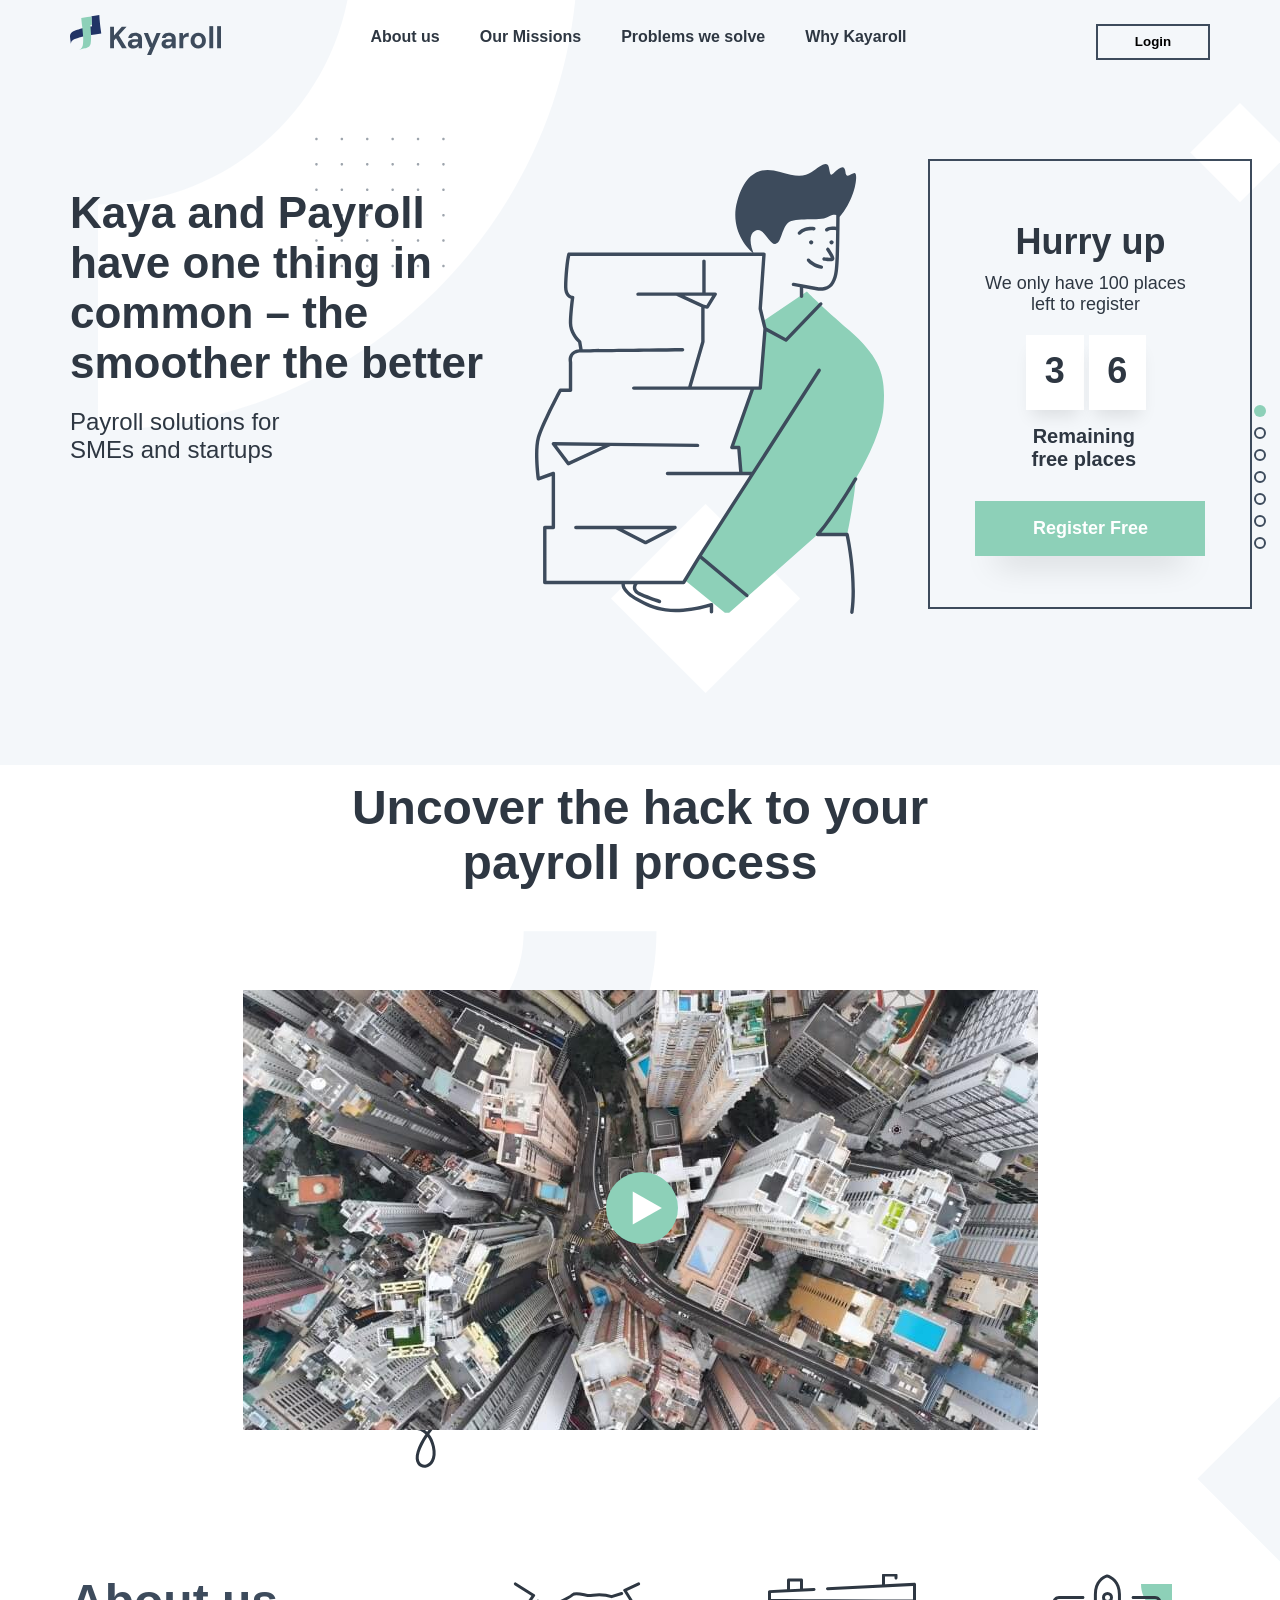
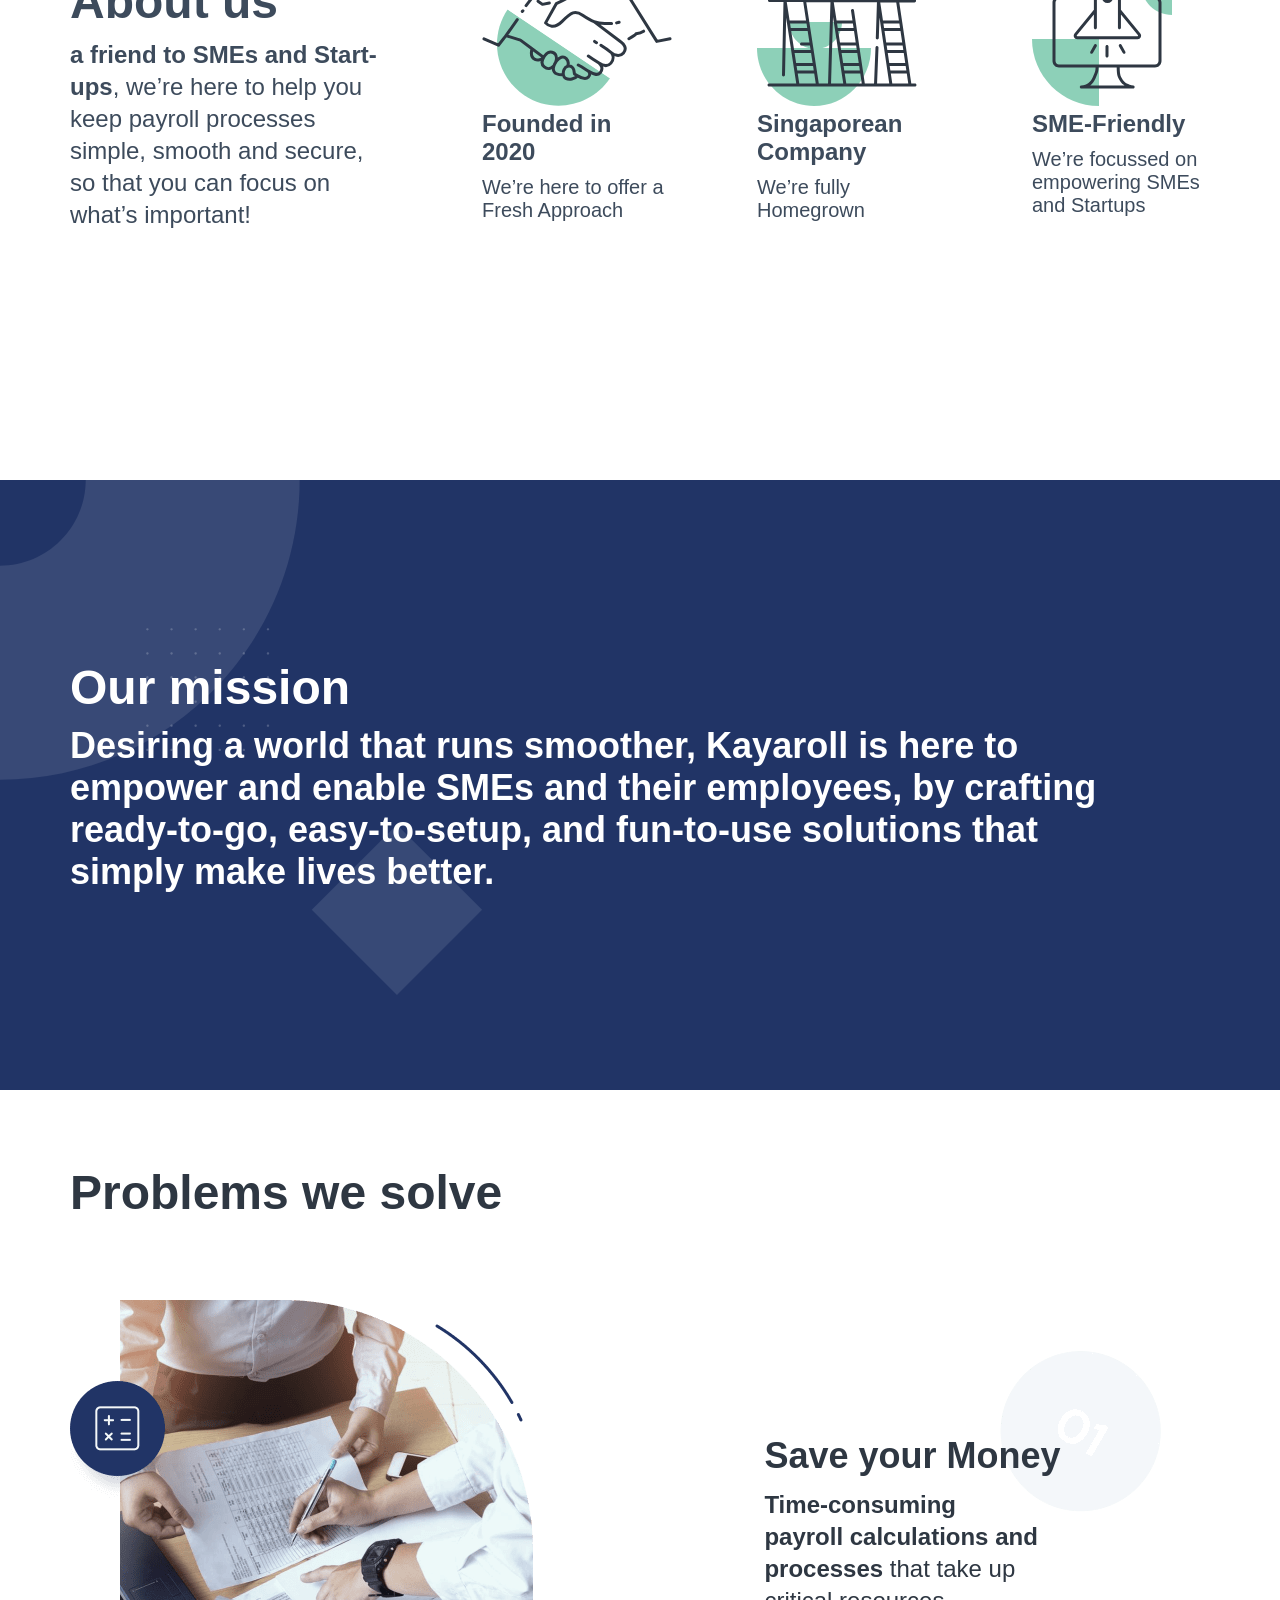
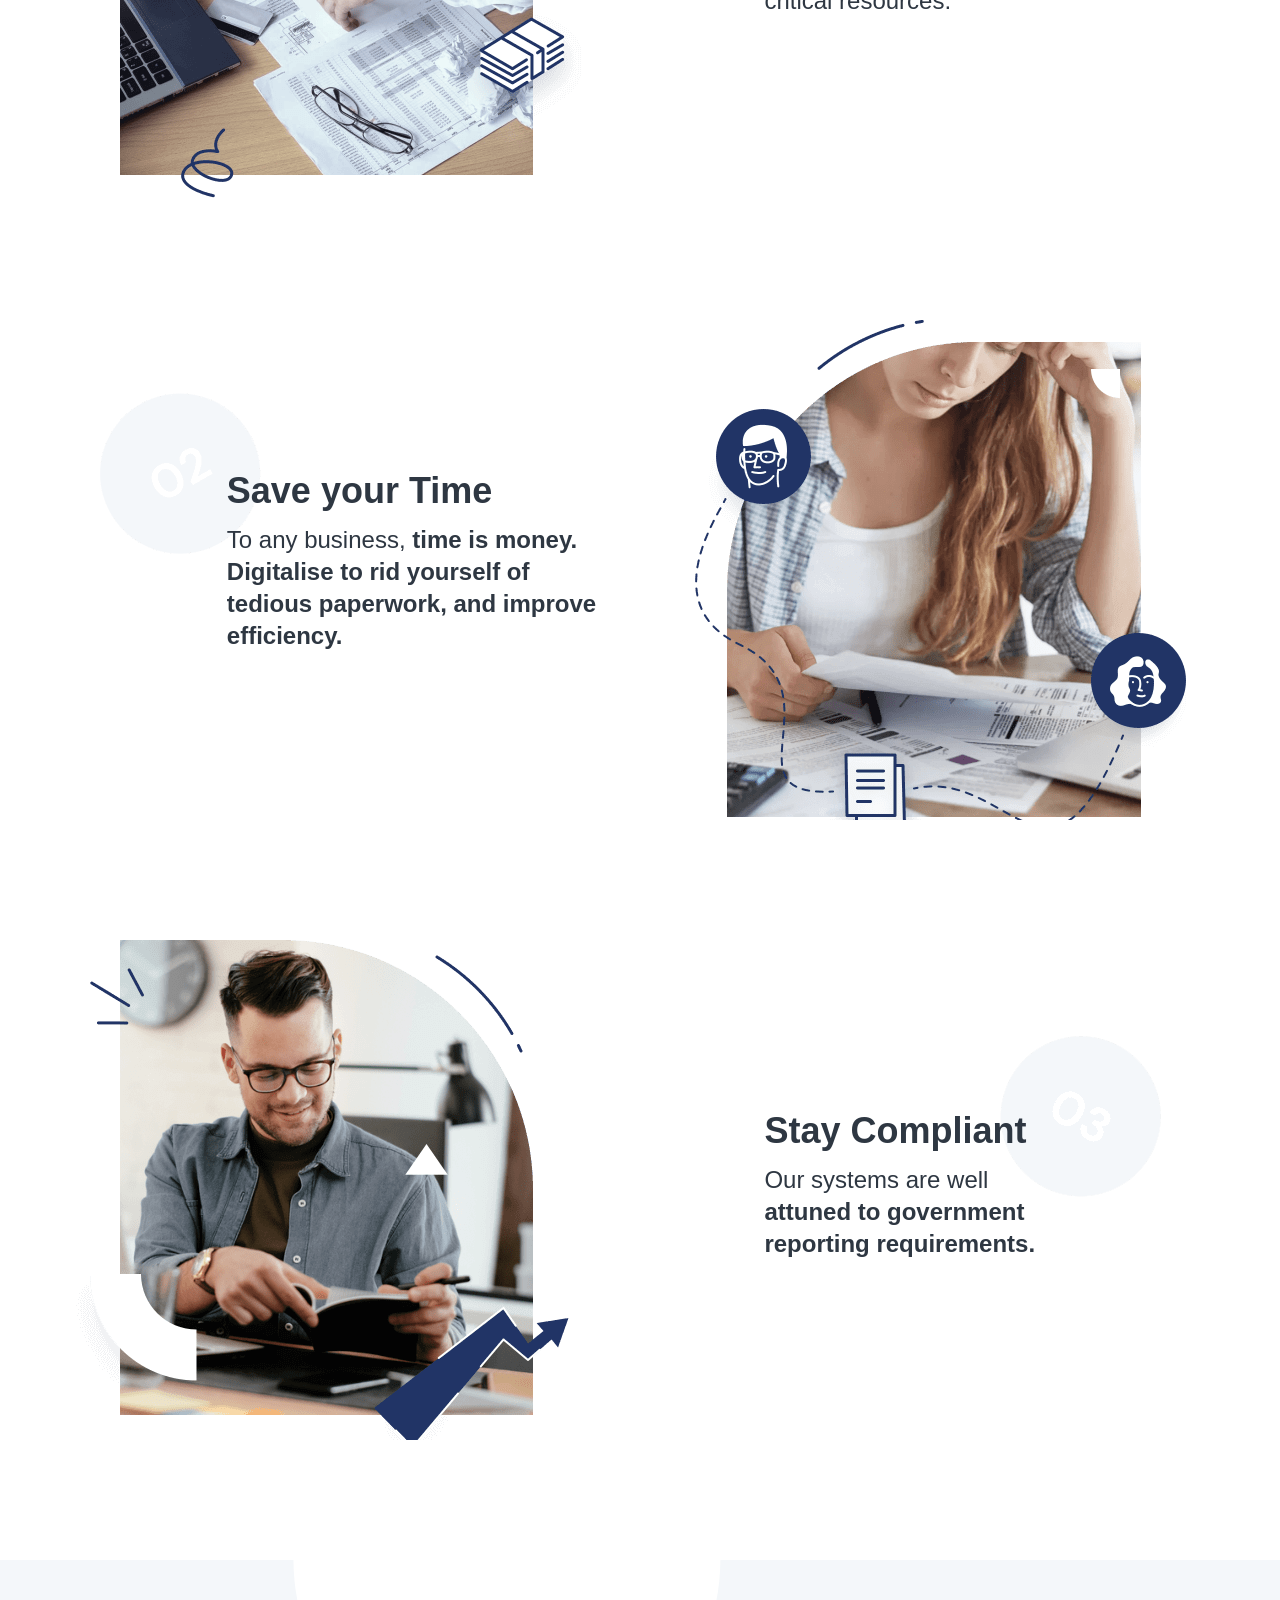
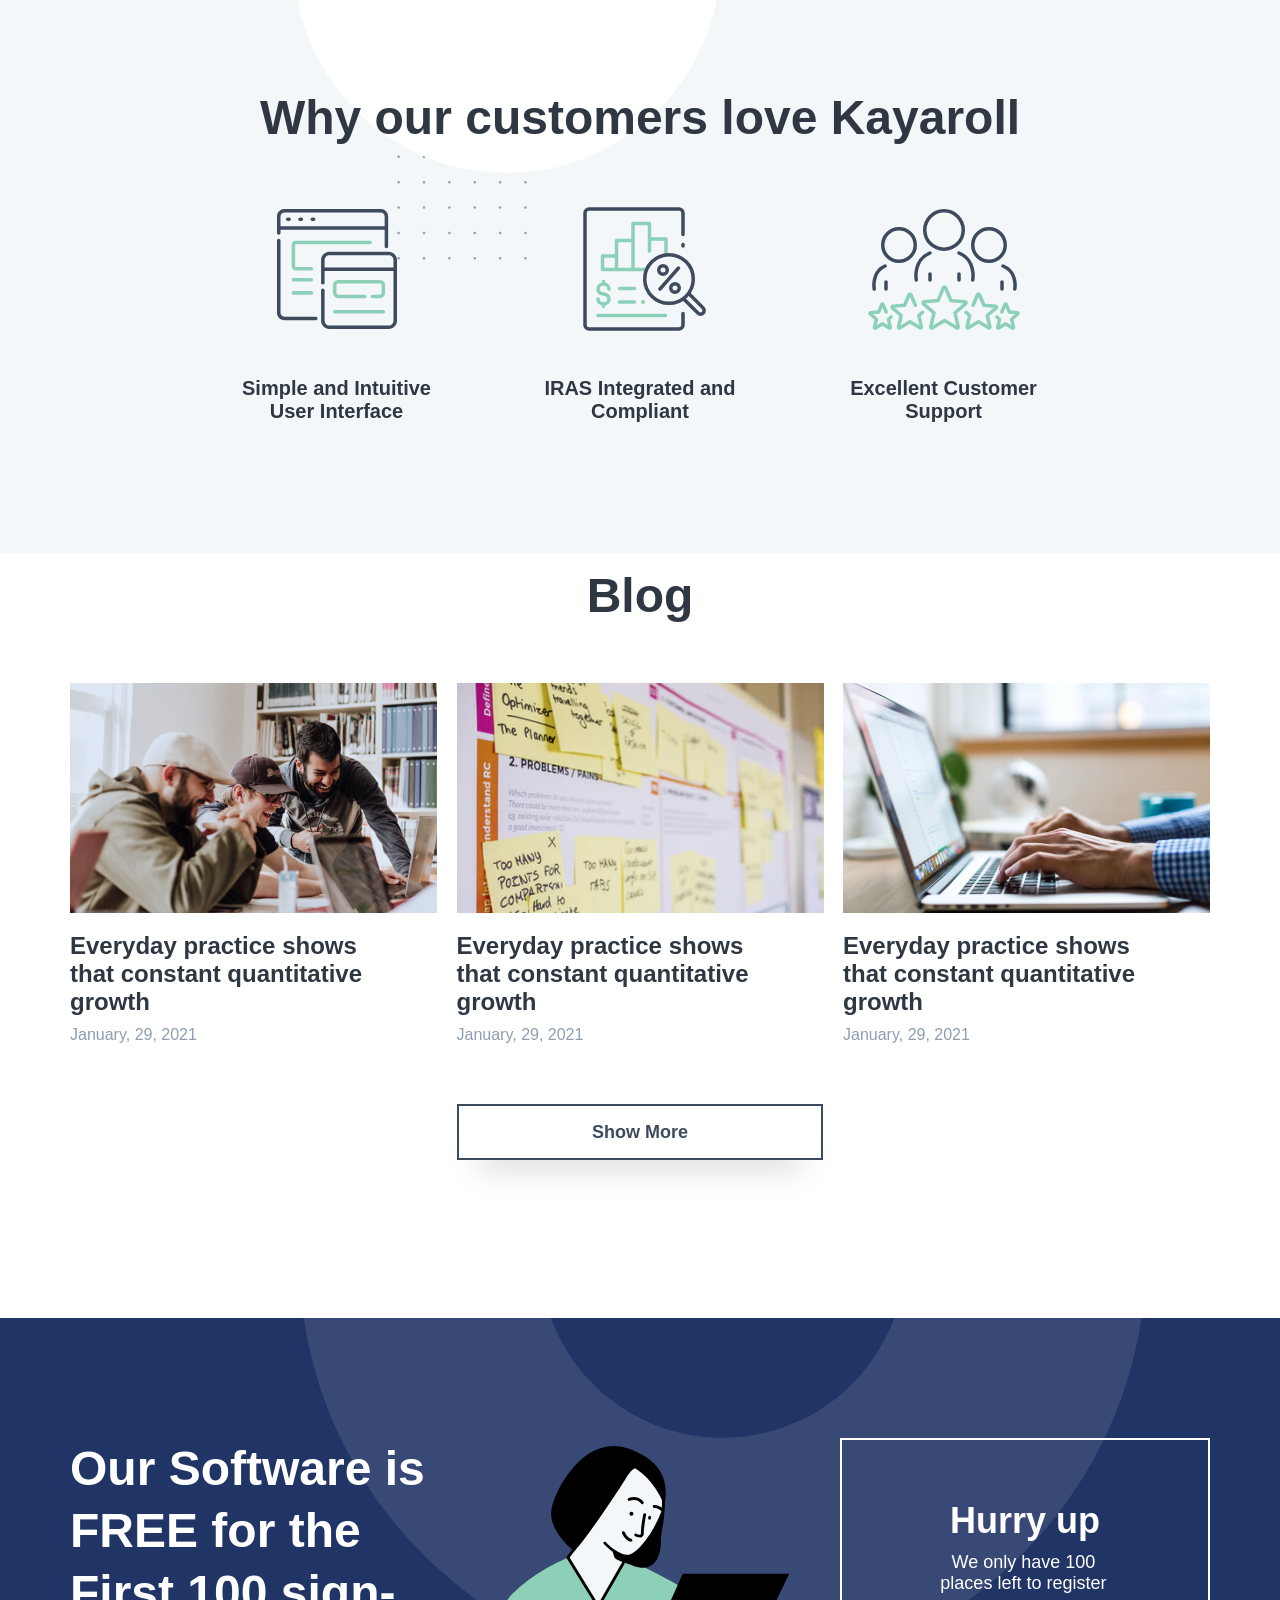
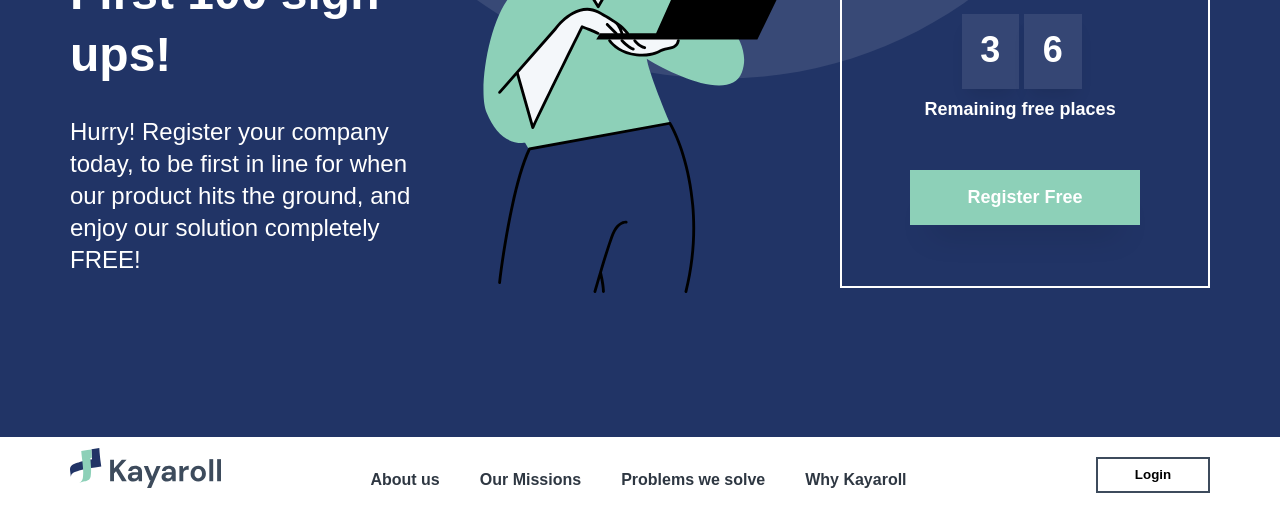
==== commit 41028903: "56" ====
--- a/index.html
+++ b/index.html
@@ -5,10 +5,9 @@
     <meta charset="UTF-8">
     <meta name="viewport" content="width=device-width, initial-scale=1.0">
     <link rel="stylesheet" href="style/style.css">
-    <link rel="stylesheet" href="style/hamburger.css">
-    <link rel="stylesheet" href="revealator/fm.revealator.jquery.min.css">
+    <link rel="stylesheet" href="revealator/fm.revealator.jquery.css">
     <link rel="preconnect" href="https://fonts.gstatic.com">
-    <link href="https://fonts.googleapis.com/css2?family=DM+Sans:wght@400;500;700&display=swap" rel="stylesheet">
+    <link rel="preload" href="https://fonts.googleapis.com/css2?family=DM+Sans:wght@400;500;700&display=swap" as="font" rel="stylesheet" crossorigin="anonymous">
     <title>Kayaroll</title>
 </head>
 
@@ -27,8 +26,8 @@
                                 <ul>
                                     <li><a href="#about">About us</a></li>
                                     <li><a href="#mission">Our Missions</a></li>
+                                    <li><a href="#solve">Problems we solve</a></li>
                                     <li><a href="#customers">Why Kayaroll</a></li>
-                                    <li><a href="#">Reviews</a></li>
                                 </ul>
                             </div>
                         </li>
@@ -49,8 +48,8 @@
                     <ul class="mobile__navbar__list">
                         <li><a href="#about">About us</a></li>
                         <li><a href="#mission">Our Missions</a></li>
+                        <li><a href="#solve">Problems we solve</a></li>
                         <li><a href="#customers">Why Kayaroll</a></li>
-                        <li><a href="#">Reviews</a></li>
                         <li><button class="register__button mobile__reg_button">Register Free</button></li>
                     </ul>
                 </div>
@@ -105,10 +104,12 @@
                     <h1 class="about__body_title">Uncover the hack to your payroll process</h1>
                     <div class="about__body_video">
                         <img class="play__button" src="image/video_play.svg" alt="">
-                        <video class="about__video" width="795" height="440" style="outline: 0;" preload="auto">
+                        <img class="play__image" src="image/about_video.jpg" alt="">
+                        <!--                       <video class="about__video" width="795" height="440" style="outline: 0;" preload="auto">
                         <source src="image/video.mp4" type="video/mp4">
                         Your browser does not support the video tag.
-                        </video>
+                        </video> -->
+
                     </div>
                 </div>
                 <div class="about__body_cards revealator-zoomin revealator-once">
@@ -247,9 +248,8 @@
                             <ul>
                                 <li><a href="#about">About us</a></li>
                                 <li><a href="#mission">Our Missions</a></li>
-                                <li><a href="#solve">Problems we solwe</a></li>
+                                <li><a href="#solve">Problems we solve</a></li>
                                 <li><a href="#customers">Why Kayaroll</a></li>
-                                <li><a href="#">Free Register</a></li>
                             </ul>
                         </div>
                     </li>
@@ -263,6 +263,11 @@
 </body>
 <script src="js/jquery-3.5.1.min.js"></script>
 <script src="js/main.js"></script>
-<script src="revealator/fm.revealator.jquery.js"></script>
+
+<script>
+    if (screen.width > 768) {
+        document.write("<script src='revealator/fm.revealator.jquery.min.js'></scr" + "ipt>");
+    }
+</script>
 
 </html>
--- a/style/style.css
+++ b/style/style.css
@@ -1,2648 +1,7 @@
-    /*font-family: 'DM Sans', sans-serif;*/
-    /*DEFAULT STYLES*/
-    
-    * {
-        margin: 0;
-        padding: 0;
-    }
-    
-    body,
-    html {
-        overflow-x: hidden;
-    }
-    
-    .body {
-        font-family: 'DM Sans', sans-serif;
-        color: #2E3742;
-    }
-    
-    section {
-        padding-top: 15px;
-        padding-left: calc((100% - 1140px) / 2);
-        padding-right: calc((100% - 1140px) / 2);
-        width: 1140px;
-        max-width: 1440px;
-        font-family: 'DM Sans', sans-serif;
-    }
-    
-    li {
-        list-style-type: none;
-    }
-    
-    a {
-        text-decoration: none;
-    }
-    
-    .container {
-        width: 100%;
-        max-width: 1920px;
-        margin: 0 auto;
-    }
-    /*HEADER*/
-    
-    .header {
-        background: url(../image/header_background.svg);
-        height: 750px;
-        background-repeat: no-repeat;
-        color: #2E3742;
-        margin: 0 auto;
-    }
-    
-    .blog-dots {
-        display: none;
-    }
-    
-    .header__navbar ul {
-        display: flex;
-        justify-content: space-between;
-    }
-    
-    .navbar__links,
-    .navbar__links_footer,
-    .navbar__login,
-    .navbar__links_footer {
-        position: relative;
-        top: 30%;
-    }
-    
-    .tablet__header_adaptive img {
-        top: 1%;
-        right: 7%;
-        position: relative;
-    }
-    
-    .tablet__header_adaptive {
-        display: flex;
-        justify-content: space-between;
-    }
-    
-    .navbar__links ul>li>a {
-        color: #2E3742;
-        transition: 0.4s;
-    }
-    
-    .navbar__links ul>li {
-        margin-right: 40px;
-        font-size: 16px;
-        font-weight: 700;
-    }
-    
-    .navbar__links ul>li>a:hover {
-        color: #8DD0B8;
-    }
-    
-    .navbar__links_footer ul>li>a {
-        font-family: 'DM Sans', sans-serif;
-        font-weight: 700;
-        width: 500px;
-        transition: 0.4s;
-        color: #2E3742;
-    }
-    
-    .navbar__links_footer ul>li {
-        margin-right: 40px;
-    }
-    
-    .navbar__login {
-        width: 114px;
-        height: 36px;
-        top: 20%;
-        position: relative;
-        border: 2px solid #3D4B5C;
-        background: transparent;
-        box-sizing: border-box;
-        font-weight: 700;
-        font-family: 'DM Sans', sans-serif;
-        cursor: pointer;
-        transition: 0.4s;
-    }
-    
-    .navbar__links_footer ul>li>a:hover {
-        color: #8DD0B8;
-    }
-    
-    .navbar__login:hover {
-        background: #3D4B5C;
-        color: white;
-    }
-    
-    .navbar__login:active {
-        background: #8DD0B8;
-        color: #3D4B5C;
-    }
-    
-    .navbar__login_footer {
-        width: 114px;
-        height: 36px;
-        top: 20%;
-        position: relative;
-        border: 2px solid #3D4B5C;
-        background: transparent;
-        box-sizing: border-box;
-        font-weight: 700;
-        font-family: 'DM Sans', sans-serif;
-        cursor: pointer;
-        transition: 0.4s;
-    }
-    
-    .navbar__login_footer:hover {
-        background: #3D4B5C;
-        color: white;
-    }
-    
-    .navbar__login_footer:active {
-        background: #8DD0B8;
-        color: #3D4B5C;
-    }
-    
-    .header__body {
-        display: flex;
-        justify-content: space-between;
-        margin-top: 100px;
-    }
-    
-    .header__body_text {
-        margin-top: 2.5%;
-        position: relative;
-        width: 455px;
-        height: 320px;
-    }
-    
-    .header__body_text h1 {
-        font-size: 44px;
-        margin-bottom: 20px;
-    }
-    
-    .header__body_text p {
-        font-size: 24px;
-        width: 270px;
-    }
-    
-    .header__body_timer {
-        padding: 60px 45px 60px 45px;
-        width: 325px;
-        height: 450px;
-        color: #2E3742;
-        border: 2px solid #3D4B5C;
-        box-sizing: border-box;
-        text-align: center;
-    }
-    
-    .header__body_timer h1 {
-        font-size: 36px;
-        margin-bottom: 10px;
-    }
-    
-    .mobile__hamburger {
-        display: none;
-    }
-    
-    .body__timer_desc {
-        font-size: 18px;
-        width: 220px;
-        font-weight: 400;
-        margin-bottom: 20px;
-    }
-    
-    .count {
-        width: 60px;
-        height: 75px;
-        background: #FFFFFF;
-        box-shadow: 0px 12px 17px -6px rgba(0, 0, 0, 0.1);
-        margin-right: 5px;
-    }
-    
-    .body__timer_count {
-        text-align: center;
-        padding: 0;
-        display: flex;
-        font-size: 36px;
-        width: 125px;
-        margin-left: 22%;
-    }
-    
-    .count__number {
-        top: 15px;
-        font-weight: 700;
-        position: relative;
-    }
-    
-    .body__timer_text {
-        font-size: 20px;
-        text-align: center;
-        width: 120px;
-        left: 21%;
-        line-height: 23px;
-        font-weight: 700;
-        margin-top: 15px;
-        font-family: 'DM Sans', sans-serif;
-        position: relative;
-        margin-bottom: 30px;
-    }
-    
-    .register__button {
-        width: 230px;
-        height: 55px;
-        background: #8DD0B8;
-        box-shadow: 0px 26px 32px -22px rgba(0, 0, 0, 0.25);
-        border: none;
-        cursor: pointer;
-        color: white;
-        font-weight: 700;
-        font-size: 18px;
-        transition: 0.4s;
-    }
-    
-    .register__button:hover {
-        background: #3D4B5C;
-    }
-    
-    .navigation__dots {
-        position: fixed;
-        margin-left: 78%;
-        margin-top: 12%;
-        align-items: right;
-    }
-    
-    .dot {
-        width: 12px;
-        border-radius: 100px;
-        height: 12px;
-        border: 2px solid #3D4B5C;
-        box-sizing: border-box;
-        margin-bottom: 10px;
-        position: relative;
-        transition: 0.3s;
-        cursor: pointer;
-    }
-    
-    .dot-white {
-        border: 2px solid white;
-    }
-    
-    .dot:hover {
-        border: 2px solid #8DD0B8;
-    }
-    
-    .dot-active {
-        border: none;
-        background: #8DD0B8;
-    }
-    
-    .mobile__navbar__list {
-        display: none;
-    }
-    
-    .mobile__navbar__list {
-        display: none;
-    }
-    /* ABOUT */
-    
-    .about {
-        background: url(../image/about_background.svg);
-        background-repeat: no-repeat;
-        height: 1300px;
-        color: #3D4B5C;
-    }
-    
-    .about__body_video {
-        position: relative;
-        width: 100%;
-    }
-    
-    .play__button {
-        position: absolute;
-        top: 41%;
-        left: 47%;
-        cursor: pointer;
-        z-index: 999;
-    }
-    
-    .play__button_hide {
-        animation-name: play__button_hide;
-        animation-duration: 0.4s;
-        animation-fill-mode: forwards;
-    }
-    
-    @keyframes play__button_hide {
-        from {
-            transform: scale(1.0);
-        }
-        to {
-            transform: scale(0);
-        }
-    }
-    
-    .about__body {
-        text-align: center;
-        width: 1140px;
-    }
-    
-    .about__body_title {
-        margin: 0 auto;
-        font-size: 48px;
-        font-weight: 700;
-        color: #2E3742;
-        width: 630px;
-        margin-bottom: 60px;
-    }
-    
-    .about__body_cards {
-        display: flex;
-        justify-content: space-between;
-        margin-top: 140px;
-        text-align: left;
-    }
-    
-    .about__body_card h1 {
-        font-size: 48px;
-        font-weight: 700;
-    }
-    
-    .about__body_card_desc {
-        margin-top: 10px;
-        width: 320px;
-        font-size: 24px;
-        line-height: 32px;
-        font-weight: 400;
-    }
-    
-    .about__body_card_desc span {
-        font-weight: 700;
-    }
-    
-    .about__card_title {
-        font-size: 24px;
-        width: 160px;
-        font-weight: 700;
-    }
-    
-    .about__card_desc {
-        margin-top: 10px;
-        font-size: 20px;
-        font-weight: 400;
-        width: 200px;
-    }
-    
-    .about__card_tablet_1 {
-        display: flex;
-        justify-content: space-between;
-        width: 500px;
-        position: relative;
-        right: 20%;
-    }
-    
-    .about__body_card {
-        margin-right: 15%;
-    }
-    /* MISSION */
-    
-    .mission {
-        padding-top: 180px;
-        padding-bottom: 180px;
-        background: url(../image/mission_background.svg);
-        height: 250px;
-        background-repeat: no-repeat;
-        color: white;
-    }
-    
-    .mission__title {
-        font-weight: 700;
-        font-size: 48px;
-    }
-    
-    .mission__desc {
-        width: 1050px;
-        margin-top: 10px;
-        font-weight: 700;
-        font-size: 36px;
-    }
-    /* SOLVE */
-    
-    .solve {
-        color: #2E3742;
-    }
-    
-    .solve__money {
-        background: url(../image/solve_money.png);
-        width: 1120px;
-        height: 500px;
-        margin-bottom: 120px;
-        background-repeat: no-repeat;
-    }
-    
-    .solve__time {
-        background: url(../image/solve_time.png);
-        width: 1120px;
-        height: 500px;
-        margin-bottom: 120px;
-    }
-    
-    .solve__stay {
-        background: url(../image/solve_stay.png);
-        width: 1120px;
-        height: 500px;
-        margin-bottom: 120px;
-    }
-    
-    .solve__title_text {
-        font-weight: 700;
-        font-size: 48px;
-        margin-bottom: 80px;
-        margin-top: 60px;
-    }
-    
-    .solve__money-text {
-        margin-left: 62%;
-        top: 27%;
-        position: relative;
-    }
-    
-    .solve__time-text {
-        margin-left: 14%;
-        top: 30%;
-        position: relative;
-    }
-    
-    .solve__title {
-        font-size: 36px;
-        font-weight: 700;
-        margin-bottom: 12px;
-    }
-    
-    .solve__desc {
-        font-size: 24px;
-        font-weight: 700;
-        width: 275px;
-        font-weight: 400;
-        line-height: 32px;
-    }
-    
-    .time__desc {
-        width: 370px;
-    }
-    
-    .solve__desc span {
-        font-weight: 700;
-    }
-    
-    .solve__stay-text {
-        margin-left: 62%;
-        top: 34%;
-        position: relative;
-    }
-    
-    .stay__desc {
-        width: 285px;
-    }
-    /* CUSTOMERS */
-    
-    .customers {
-        background: url(../image/customers_background.svg);
-        background-repeat: no-repeat;
-        padding-top: 130px;
-        padding-bottom: 130px;
-        text-align: center;
-        color: #2E3742;
-    }
-    
-    .customers__title {
-        font-size: 48px;
-        font-weight: 700;
-    }
-    
-    .customers__cards {
-        margin: 0 auto;
-        width: 800px;
-        display: flex;
-        justify-content: space-between;
-    }
-    
-    .customers__card_desc {
-        margin-top: 30px;
-        font-weight: 700;
-        font-size: 20px;
-        width: 193px;
-    }
-    
-    .customers__cards {
-        margin-top: 50px;
-    }
-    /*BLOG*/
-    
-    .blog {
-        background: white;
-        height: 750px;
-        text-align: center;
-        color: #2E3742;
-    }
-    
-    .blog__title {
-        font-size: 48px;
-        font-weight: 700;
-        margin-bottom: 60px;
-    }
-    
-    .blog__posts {
-        display: flex;
-        justify-content: space-between;
-    }
-    
-    .blog__post {
-        text-align: left;
-    }
-    
-    .blog__post_title {
-        margin-top: 15px;
-        width: 320px;
-        font-size: 24px;
-        font-weight: 700;
-    }
-    
-    .blog__post_date {
-        margin-top: 10px;
-        color: #8E9DB0;
-    }
-    
-    .blog__body_button {
-        margin-top: 60px;
-        width: 366px;
-        height: 56px;
-        font-size: 18px;
-        line-height: 23px;
-        text-align: center;
-        font-weight: 700;
-        color: #3D4B5C;
-        border: 2px solid #3D4B5C;
-        background: white;
-        box-shadow: 0px 26px 32px -22px rgba(0, 0, 0, 0.3);
-        cursor: pointer;
-        transition: 0.4s;
-    }
-    
-    .blog__body_button:hover {
-        background: #3D4B5C;
-        color: white;
-    }
-    
-    .blog__body_button:active {
-        background: #8DD0B8;
-        color: #3D4B5C;
-    }
-    /* INFORMATION */
-    
-    .info {
-        background: url(../image/info_background.svg);
-        background-repeat: no-repeat;
-        color: white;
-        height: 600px;
-        padding-top: 120px;
-        padding-bottom: 0px;
-    }
-    
-    .info__body {
-        display: flex;
-        justify-content: space-between;
-    }
-    
-    .footer__body_timer {
-        padding: 60px 45px 60px 45px;
-        width: 370px;
-        height: 450px;
-        color: white;
-        border: 2px solid #FFFFFF;
-        box-sizing: border-box;
-        text-align: center;
-    }
-    
-    .count__footer {
-        background: #354674;
-        width: 60px;
-        height: 75px;
-        box-shadow: 0px 12px 17px -6px rgba(0, 0, 0, 0.1);
-        margin-right: 5px;
-    }
-    
-    .footer__body_text h1 {
-        width: 400px;
-        font-size: 48px;
-        font-weight: 700;
-        line-height: 62px;
-    }
-    
-    .footer__body_text p {
-        margin-top: 30px;
-        width: 355px;
-        font-weight: 400;
-        font-size: 24px;
-        line-height: 32px;
-    }
-    
-    .footer__body_timer h1 {
-        font-weight: 700;
-        font-size: 36px;
-    }
-    
-    .footer__timer_desc {
-        margin-top: 10px;
-        position: relative;
-        left: 15%;
-        width: 190px;
-        font-size: 18px;
-        font-weight: 400;
-    }
-    
-    .footer__timer_count {
-        left: 5%;
-        position: relative;
-    }
-    
-    .footer__timer_text {
-        left: 12%;
-        margin-top: 10px;
-        margin-bottom: 50px;
-        font-weight: 700;
-        position: relative;
-        font-size: 18px;
-        width: 200px;
-    }
-    /* FOOTER NAVBAR */
-    
-    .footer {
-        padding-top: 0px;
-        padding-bottom: 30px;
-    }
-    
-    .footer ul {
-        display: flex;
-        justify-content: space-between;
-    }
-    
-    .navbar__links,
-    .navbar__login {
-        position: relative;
-        top: 30%;
-    }
-    
-    .navbar__links ul>li>a {
-        color: #2E3742;
-        transition: 0.4s;
-    }
-    
-    .navbar__links ul>li {
-        margin-right: 40px;
-        font-size: 16px;
-        font-weight: 700;
-    }
-    
-    .navbar__links ul>li>a:hover {
-        color: #8DD0B8;
-    }
-    
-    .navbar__login {
-        width: 114px;
-        height: 36px;
-        top: 20%;
-        position: relative;
-        border: 2px solid #3D4B5C;
-        background: transparent;
-        box-sizing: border-box;
-        font-weight: 700;
-        font-family: 'DM Sans', sans-serif;
-        cursor: pointer;
-        transition: 0.4s;
-    }
-    
-    .navbar__login:hover {
-        background: #3D4B5C;
-        color: white;
-    }
-    
-    .navbar__login:active {
-        background: #8DD0B8;
-        color: #3D4B5C;
-    }
-    
-    .navbar__login {
-        left: 0%;
-    }
-    /* NAVIGATION DOTS */
-    
-    .navigation__dots_header {
-        position: fixed;
-        left: 98%;
-        top: 45%;
-        align-items: right;
-    }
-    
-    .dots__active {
-        background: #8DD0B8;
-        border: none;
-    }
-    /*SIGN UP*/
-    
-    .main {
-        background: url(../image/Signup_bg.svg);
-        background-color: #F4F7FA;
-        background-repeat: no-repeat;
-        height: 950px;
-        color: #3D4B5C;
-        width: 100%;
-    }
-    
-    .main img {
-        margin: 0 auto;
-    }
-    
-    .main__body {
-        display: flex;
-        top: 100px;
-        justify-content: space-between;
-        width: 1340px;
-        margin: 0 auto;
-        right: 10%;
-        position: relative;
-    }
-    
-    .auth__form {
-        width: 492px;
-        color: #3D4B5C;
-        height: auto;
-        background: #FFFFFF;
-        border: 2px solid #3D4B5C;
-        box-sizing: border-box;
-        box-shadow: 0px 25px 41px rgba(27, 44, 78, 0.05);
-        padding: 56px 43px 56px 43px;
-    }
-    
-    .input_holder {
-        width: 400px;
-        padding-left: 15px;
-        height: 52px;
-        font-size: 18px;
-        background: #FFFFFF;
-        border: 2px solid #3D4B5C;
-        box-sizing: border-box;
-    }
-    
-    input:focus {
-        border: 2px solid #8DD0B8;
-        outline: 0;
-    }
-    
-    .auth__form_input {
-        margin-top: 30px;
-    }
-    
-    .auth__form h1 {
-        font-weight: 700;
-        font-size: 36px;
-        line-height: 47px;
-    }
-    
-    .auth__form p {
-        margin-top: 10px;
-        font-size: 18px;
-        font-weight: 400;
-        color: #3D4B5C;
-    }
-    
-    #remember {
-        width: 20px;
-        position: relative;
-        top: 4px;
-        height: 20px;
-    }
-    
-    .form_input label {
-        font-weight: 400;
-        margin-bottom: 10%;
-        font-size: 18px;
-    }
-    
-    .form__input p {
-        font-size: 16px;
-        color: #9CA2A9;
-        margin-bottom: 5px;
-    }
-    
-    .form__input {
-        margin-bottom: 15px;
-    }
-    
-    .sign__button {
-        width: 400px;
-        height: 55px;
-        background: #8DD0B8;
-        box-shadow: 0px 26px 32px -22px rgba(0, 0, 0, 0.25);
-        border: none;
-        cursor: pointer;
-        color: white;
-        font-weight: 700;
-        font-size: 18px;
-        margin-top: 15px;
-        transition: 0.4s;
-    }
-    
-    .sign__button:hover {
-        background: #3D4B5C;
-    }
-    
-    .main__image {
-        left: 33.5%;
-        position: relative;
-    }
-    /*1150px*/
-    
-    @media (max-width: 1366px) {
-        .main__body img {
-            width: 20vw;
-        }
-        .main__body {
-            width: 1200px;
-            margin: 0 auto;
-            right: 3%;
-            position: relative;
-        }
-        .main__image {
-            left: 40.5%;
-            top: 3%;
-            position: relative;
-        }
-    }
-    
-    @media (max-width: 1150px) {
-        .header__body_text h1 {
-            font-size: 34px;
-            margin-bottom: 20px;
-        }
-        .header__body_text {
-            width: 335px;
-        }
-        .header__body {
-            width: 900px;
-            margin: 0 auto;
-            margin-top: 10%;
-        }
-        .header__navbar ul {
-            max-width: 900px;
-            margin: 0 auto;
-        }
-        .about__body_cards {
-            margin-top: 80px;
-            text-align: left;
-            width: 900px;
-            flex-wrap: wrap;
-            left: 35%;
-            position: relative;
-        }
-        .about__body_card_desc {
-            margin-bottom: 40px;
-        }
-        .about__card_tablet {
-            position: relative;
-            right: 20%;
-        }
-        .mission__desc {
-            width: 950px;
-        }
-        .mission {
-            padding-left: 100px;
-        }
-        .solve__title_text {
-            font-weight: 700;
-            font-size: 48px;
-            margin-top: 40px;
-            text-align: center;
-        }
-        .solve__time {
-            width: 1120px;
-            height: 500px;
-            right: 5%;
-            position: relative;
-        }
-        .blog_3 {
-            display: none;
-        }
-        .blog__posts {
-            display: flex;
-            justify-content: center;
-        }
-        .blog__post {
-            text-align: left;
-            margin-right: 20px;
-        }
-        .footer ul {
-            display: flex;
-            justify-content: space-between;
-            max-width: 900px;
-            margin: 0 auto;
-        }
-        .footer__body_text h1 {
-            width: 350px;
-            font-size: 38px;
-        }
-        .footer__body_text p {
-            margin-top: 30px;
-            width: 300px;
-        }
-        .info__body {
-            display: flex;
-            justify-content: space-between;
-            width: 900px;
-            padding-left: 80px;
-        }
-    }
-    /*1100px*/
-    
-    @media (max-width: 1100px) {
-        .auth__form {
-            width: 392px;
-        }
-        .input_holder {
-            width: 300px;
-            height: 45px;
-        }
-        .sign__button {
-            width: 300px;
-            height: 45px;
-        }
-        .main__body {
-            width: 900px;
-            right: 0%;
-        }
-    }
-    /* 1050px*/
-    
-    @media (max-width: 1050px) {
-        section {
-            width: 100%;
-        }
-        .tablet__header_adaptive img {
-            width: 45%;
-        }
-        .header__body_text {
-            width: 230px;
-            top: 90px;
-        }
-        .header__body_text h1 {
-            font-size: 24px;
-            margin-bottom: 20px;
-        }
-        .header__body_text p {
-            font-size: 16px;
-            width: 220px;
-        }
-        .header__body {
-            width: 800px;
-            margin: 0 auto;
-            margin-top: 10%;
-        }
-        .header__navbar ul {
-            max-width: 800px;
-            margin: 0 auto;
-        }
-        .about__body {
-            text-align: center;
-            width: 1000px;
-        }
-        .mission__desc {
-            width: 850px;
-            font-size: 30px;
-        }
-        .solve__time {
-            right: 12%;
-        }
-        .info__body {
-            width: 780px;
-        }
-    }
-    
-    @media (max-width: 1024px) {
-        .navigation__dots_header {
-            display: none;
-        }
-    }
-    /*860px*/
-    
-    @media (max-width: 860px) {
-        .mobile__navbar__list {
-            top: 35vh;
-            position: absolute !important;
-        }
-        .auth__form {
-            width: 320px;
-            padding: 56px 43px 32px 26px;
-        }
-        .input_holder {
-            width: 260px;
-            height: 42px;
-        }
-        .sign__button {
-            width: 260px;
-            height: 42px;
-        }
-        .main__body {
-            width: 900px;
-            right: 0%;
-        }
-        .main__image {
-            left: 42.5%;
-            top: 3%;
-            position: relative;
-        }
-        .about__body {
-            text-align: center;
-            width: 860px;
-        }
-        .about__body_cards {
-            left: 30%;
-        }
-        .mission__desc {
-            width: 650px;
-            font-size: 30px;
-        }
-        .solve__money {
-            width: 800px;
-            height: 350px;
-            background-size: contain;
-            background-repeat: no-repeat;
-            left: 2%;
-            position: relative;
-        }
-        .solve__time {
-            width: 900px;
-            height: 350px;
-            background-size: contain;
-            background-repeat: no-repeat;
-            left: 8%;
-            position: relative;
-        }
-        .solve__stay {
-            width: 800px;
-            height: 350px;
-            background-size: contain;
-            background-repeat: no-repeat;
-            left: 2%;
-            position: relative;
-        }
-        .solve__money-text {
-            top: 20%;
-        }
-        .solve__stay-text {
-            top: 20%;
-        }
-        .solve__time-text {
-            margin-left: 0%;
-        }
-        .customers__title {
-            left: 20%;
-            width: 500px;
-            position: relative;
-        }
-        .customers {
-            padding-top: 50px;
-            padding-bottom: 100px;
-        }
-        .blog__posts {
-            left: 2%;
-            position: relative;
-        }
-        .info__body {
-            width: 480px;
-            padding-left: 40px;
-        }
-        .footer__body_text p {
-            margin-top: 30px;
-            width: 200px;
-            font-size: 18px;
-        }
-        .footer__body_text h1 {
-            width: 250px;
-            font-size: 28px;
-        }
-        .footer ul {
-            display: flex;
-            justify-content: space-between;
-            max-width: 750px;
-            margin: 0 auto;
-        }
-        .navbar__links_footer ul>li {
-            margin-right: 20px;
-        }
-    }
-    /* TABLET 768px */
-    
-    @media (max-width: 780px) {
-        .blog__posts {
-            left: -1%;
-            position: relative;
-        }
-        .solve__time {
-            width: 800px;
-        }
-        .main__body {
-            width: 700px;
-            right: 0%;
-        }
-        .solve__time-text {
-            top: 15%;
-            position: relative;
-        }
-        .main__image {
-            left: 38.5%;
-            top: 3%;
-            position: relative;
-        }
-        .navigation__dots_header {
-            display: none;
-        }
-        .navbar__login {
-            left: 80%;
-        }
-        section {
-            width: 780px;
-        }
-        .navbar__links {
-            display: none;
-        }
-        .mobile__hamburger {
-            position: relative;
-            right: 4%;
-        }
-        .hamburger {
-            top: 6%;
-            position: relative;
-            left: 80%;
-        }
-        .navbar__item img {
-            position: relative;
-            margin-top: 4%;
-        }
-        .navbar__login_footer {
-            margin-left: 80%;
-            position: relative;
-        }
-        .mobile__navbar {
-            position: absolute;
-            z-index: 2;
-            background: #F4F7FA;
-            width: 120vw;
-            right: 10vw;
-            top: -10vh;
-            height: 0vh;
-            transition: 0.4s;
-        }
-        .navbar__active {
-            width: 120vw;
-            height: 110vh;
-        }
-        .header__navbar {
-            z-index: 999;
-            width: 90%;
-            position: absolute;
-            top: 2%;
-            left: 4%;
-            padding-left: calc((100% - 1140px) / 2);
-            padding-right: calc((100% - 1140px) / 2);
-        }
-        .mobile__hamburger {
-            display: block;
-        }
-        .header {
-            height: auto;
-            background: url(../image/tablet__header_bg.svg);
-        }
-        .header__body {
-            text-align: center;
-            display: block;
-            justify-content: center;
-        }
-        .tablet__header_adaptive {
-            height: 50%;
-            border: 2px solid #2E3742;
-            width: 91%;
-            bottom: 10%;
-            left: 3%;
-            position: relative;
-            display: flex;
-            justify-content: space-between;
-        }
-        .header__body_timer {
-            border: none;
-        }
-        .tablet__header_adaptive img {
-            width: 35%;
-            top: 1%;
-            left: 8%;
-            position: relative;
-        }
-        .header__body_text {
-            margin-top: 6.5%;
-            width: 655px;
-            left: 5%;
-            margin-bottom: 40px;
-        }
-        .about__body_cards {
-            left: 20%;
-        }
-        .header__body_text p {
-            font-size: 24px;
-            width: 450px;
-            margin-left: 21%;
-        }
-        .header__body_text h1 {
-            font-size: 44px;
-            margin-bottom: 10px;
-            margin-left: 11%;
-        }
-        .navbar__active {
-            height: 110vh;
-            width: 135vw;
-            right: -35vw;
-        }
-        /*ABOUT*/
-        .about {
-            background: url(../image/tablet__about_bg.svg);
-            padding: 60px 25px 0px 25px;
-            height: 1230px;
-        }
-        .about__body {
-            text-align: center;
-            width: 730px;
-        }
-        .about__body_video video {
-            width: 720px;
-        }
-        .about__body_cards {
-            flex-wrap: wrap;
-            width: 740px;
-            margin-top: 40px;
-        }
-        .about__card_tablet {
-            display: flex;
-        }
-        .about__body_card h1 {
-            margin-right: 90px;
-            width: 250px;
-        }
-        .about__body_card {
-            margin-right: 5%;
-        }
-        .about__card_tablet p {
-            width: 390px;
-        }
-        .about__card_tablet_1 {
-            left: -15%;
-            position: relative;
-            margin-top: 70px;
-            width: 750px;
-            display: flex;
-            justify-content: space-between;
-        }
-        .card_tablet p {
-            width: 170px;
-        }
-        .card_tablet>.about__card_title {
-            width: 200px;
-        }
-        /*MISSION*/
-        .mission {
-            padding: 60px 0px 10px 0px;
-            background: url(../image/tablet__mission_bg.svg);
-            height: 525px;
-            background-repeat: no-repeat;
-            color: white;
-            text-align: center;
-        }
-        .mission__desc {
-            width: 720px;
-            margin-top: 10px;
-            left: 5%;
-            position: relative;
-        }
-        /* SOLVE */
-        .solve {
-            padding: 30px 10px 0px 10px;
-            color: #2E3742;
-        }
-        .solve__money {
-            background-size: 80%;
-            background-repeat: no-repeat;
-        }
-        .solve__time {
-            background-size: 80%;
-            background-repeat: no-repeat;
-            right: 16%;
-            position: relative;
-        }
-        .solve__stay {
-            background-size: 80%;
-            background-repeat: no-repeat;
-        }
-        .solve__money-text {
-            margin-left: 40%;
-            top: 20%;
-            position: relative;
-        }
-        .solve__title_text {
-            text-align: center;
-        }
-        .time__desc {
-            width: 340px;
-        }
-        .solve__stay-text {
-            margin-left: 40%;
-        }
-        /* CUSTOMERS */
-        .customers {
-            background: url(../image/tablet__customers_bg.svg);
-            background-repeat: no-repeat;
-            height: 568px;
-            padding: 90px 30px 30px 30px;
-            text-align: center;
-            color: #2E3742;
-        }
-        .customers__title {
-            width: 520px;
-            left: 14%;
-            position: relative;
-        }
-        .customers__cards {
-            width: 700px;
-            right: 3%;
-            position: relative;
-        }
-        /* BLOG */
-        .blog {
-            height: 750px;
-            padding: 0px 30px 0px 18px;
-        }
-        .blog__post {
-            text-align: left;
-            margin-right: 15px;
-        }
-        .blog__body_button {
-            width: 206px;
-            right: 2%;
-            position: relative;
-        }
-        /* INFO */
-        .info {
-            background: url(../image/tablet__info_bg.svg);
-            background-repeat: no-repeat;
-            color: white;
-            height: 816px;
-            padding: 90px 30px 10px 30px;
-        }
-        .info__body {
-            display: block;
-        }
-        .footer__body_timer {
-            border: none;
-        }
-        .footer__adaptive {
-            border: 2px solid white;
-            left: -10% !important;
-            position: relative;
-            width: 150%;
-        }
-        .footer__body_text h1 {
-            width: 500px;
-            left: 5%;
-            position: relative;
-            text-align: center;
-        }
-        .footer__body_text p {
-            margin-top: 20px;
-            width: 531px;
-            font-weight: 400;
-            font-size: 24px;
-            line-height: 32px;
-            text-align: center;
-            left: 2%;
-            position: relative;
-            margin-bottom: 40px;
-        }
-        /* FOOTER */
-        .navbar__links_footer ul>li>a {
-            color: #2E3742;
-            transition: 0.4s;
-        }
-        .navbar__links_footer ul>li {
-            margin-right: 0px;
-            margin-top: 1%;
-            font-size: 16px;
-            font-weight: 700;
-            position: relative;
-        }
-        .navbar__links_footer {
-            position: relative;
-            margin-left: 10%;
-        }
-        .footer {
-            padding: 20px 30px 20px 30px;
-            width: 300px;
-        }
-        .footer ul {
-            display: flex;
-            justify-content: space-between;
-            width: 370px;
-        }
-        .mobile__navbar__list {
-            position: fixed;
-            top: 300px;
-            font-family: 'DM Sans', sans-serif;
-            margin: 0 auto;
-            left: 2%;
-            text-align: center;
-            width: 70%;
-            display: block;
-        }
-        .mobile__navbar__list li {
-            margin-bottom: 60px;
-            font-size: 24px;
-            font-weight: 700;
-        }
-        .mobile__navbar__list li>a {
-            color: #2E3742 !important;
-        }
-        .navbar__active_show {
-            display: block;
-        }
-    }
-    
-    @media (max-width: 600px) {
-        .navbar__login {
-            display: none;
-        }
-        .header {
-            background: #F4F7FA;
-        }
-        .mobile__hamburger {
-            position: relative;
-            right: 6%;
-            margin-top: 2%;
-        }
-        .navbar__item img {
-            position: relative;
-            margin-top: 2%;
-            width: 105%;
-            margin-left: 13%;
-            margin-bottom: 30px;
-        }
-        .hamburger {
-            top: -10%;
-            position: relative;
-        }
-        .mobile__navbar__list {
-            top: 35vh;
-        }
-        .header__body_text {
-            margin-top: 0.5%;
-            left: 2%;
-            margin-bottom: 40px;
-        }
-        .body__timer_text {
-            left: 0%;
-            line-height: 23px;
-            font-weight: 700;
-            font-family: 'DM Sans', sans-serif;
-            position: relative;
-            margin: 0 auto;
-            margin-top: 15px;
-            margin-bottom: 80px;
-        }
-        .header__body_text h1 {
-            font-size: 28px;
-            margin-bottom: 10px;
-            width: 490px;
-            margin-left: 9%;
-        }
-        .header {
-            height: 850px;
-        }
-        .about__body_video video {
-            width: 98%;
-        }
-        .header__body {
-            margin-top: -2%;
-        }
-        .header__body_text p {
-            font-size: 20px;
-            width: 355px;
-            margin-left: 23%;
-        }
-        .tablet__header_adaptive img {
-            display: none;
-        }
-        .header__mobile>.header__body_timer {
-            padding: 70px 5px 10px 70px;
-        }
-        .tablet__header_adaptive {
-            height: 500px;
-            border: 2px solid #2E3742;
-            width: 44%;
-            bottom: 20%;
-            left: 11%;
-            position: relative;
-            display: flex;
-            justify-content: space-between;
-            margin-bottom: 40px;
-        }
-        .header__body_timer {
-            padding: 10px 5px 10px 5px;
-            width: 290px;
-            height: 365px;
-        }
-        .header__body_timer h1 {
-            font-size: 26px;
-            margin-bottom: 10px;
-        }
-        .body__timer_count {
-            margin: 0 auto;
-        }
-        .about {
-            background: white;
-            padding: 60px 15px 0px 10px;
-        }
-        .about__body {
-            text-align: center;
-            width: 570px;
-        }
-        .header__body_text {
-            margin-top: 2.5%;
-            position: relative;
-            width: 455px;
-            height: 250px;
-        }
-        .about__body_title {
-            margin: 0 auto;
-            font-size: 28px;
-            width: 280px;
-        }
-        .about__body_video {
-            position: relative;
-            width: 100%;
-            bottom: 40px;
-            height: 220px;
-        }
-        .play__button {
-            position: absolute;
-            top: 88%;
-            left: 45%;
-            width: 10%;
-        }
-        .about__body_cards {
-            flex-wrap: wrap;
-            width: 740px;
-            margin-top: 190px;
-        }
-        .mission {
-            padding: 60px 0px 10px 0px;
-            height: 245px;
-            width: 600px;
-            margin-top: 600px;
-        }
-        .about__card_tablet {
-            display: block;
-            text-align: center;
-        }
-        .about__card_tablet p {
-            width: 390px;
-        }
-        .about__body_card h1 {
-            font-size: 28px;
-            font-weight: 700;
-            margin: 0 auto;
-        }
-        .customers__card img {
-            right: 30%;
-            position: relative;
-            width: 30%;
-        }
-        .about__card_tablet {
-            position: relative;
-            right: 2%;
-        }
-        .about__card_tablet_1 {
-            left: 2%;
-            position: relative;
-            margin-top: 0px;
-            width: 750px;
-            display: block;
-            justify-content: space-between;
-        }
-        .card_tablet>.about__card_title {
-            width: 400px;
-            font-size: 26px;
-            position: relative;
-            right: 5%;
-        }
-        .card_tablet p {
-            width: 185px;
-            text-align: center;
-            font-size: 20px;
-            right: -10%;
-            position: relative;
-        }
-        .card_tablet img {
-            width: 250px;
-            left: 7%;
-            position: relative;
-            margin-bottom: 20px;
-        }
-        .about__body_card {
-            margin-bottom: 40px;
-        }
-        .card-tablet {
-            text-align: center;
-            width: 100px;
-        }
-        .mobile__fix {
-            right: 5%;
-            position: relative;
-        }
-        .mission__desc {
-            width: 540px;
-            margin-top: 30px;
-            left: 5%;
-            position: relative;
-            font-size: 20px;
-            line-height: 30px;
-        }
-        .solve__title_text {
-            font-size: 28px;
-            position: relative;
-            left: 40%;
-        }
-        .mission__title {
-            font-size: 28px;
-        }
-        .solve {
-            width: 320px;
-        }
-        .solve__money-text {
-            margin-left: 3%;
-            top: 90%;
-            position: relative;
-        }
-        .solve__title {
-            font-size: 24px;
-        }
-        .solve__desc {
-            font-size: 20px;
-            width: 230px;
-            font-weight: 400;
-            line-height: 28px;
-        }
-        .solve__time {
-            background-size: 80%;
-            background-repeat: no-repeat;
-            left: -110%;
-            position: relative;
-            top: 30px;
-        }
-        .solve__time-text {
-            top: 95%;
-            left: 47%;
-            position: relative;
-        }
-        .solve__stay {
-            margin-top: 70%;
-        }
-        .solve__stay-text {
-            margin-left: 3%;
-            top: 90%;
-            position: relative;
-        }
-        .solve__body {
-            position: relative;
-            left: 45%;
-        }
-        .customers {
-            background: url(../image/mobile_customers_bg.svg);
-            top: 50px;
-            height: 990px;
-            padding: 30px 30px 30px 30px;
-            position: relative;
-            background-repeat: no-repeat;
-            width: 600px;
-            background-size: cover;
-        }
-        .customers__card {
-            position: relative;
-            margin-left: 20%;
-            margin-top: 30px;
-        }
-        .customers__title {
-            width: 368px;
-            left: 15%;
-            position: relative;
-            font-size: 34px;
-        }
-        .customers__cards {
-            margin: 0 auto;
-            width: 800px;
-            display: block;
-            justify-content: space-between;
-        }
-        .customers__card_desc {
-            margin-top: 0px;
-            font-weight: 700;
-            font-size: 28px;
-            width: 293px;
-            left: -6%;
-            position: relative;
-        }
-        .customers__card {
-            position: relative;
-            margin-top: 30px;
-        }
-        .blog {
-            width: 320px;
-        }
-        .blog {
-            height: 550px;
-            padding: 0px 30px 0px 18px;
-            margin-top: 15%;
-        }
-        .blog__post img {
-            width: 90vw;
-            height: auto;
-        }
-        .blog__title {
-            font-size: 28px;
-            font-weight: 700;
-            margin-bottom: 30px;
-            right: -40%;
-            position: relative;
-        }
-        .blog__post_title {
-            width: 320px;
-            font-size: 20px;
-        }
-        .blog__post {
-            text-align: left;
-            position: relative;
-            left: 66vw;
-            margin-right: 0px;
-            margin-bottom: 40px;
-        }
-        .info {
-            background: url(../image/mobile_info_bg.svg);
-            width: 600px;
-            background-size: cover;
-        }
-        .info {
-            height: 1051px;
-            margin-top: 30%;
-        }
-        .blog-dots {
-            margin: 0 auto;
-            display: flex;
-            width: 320px;
-            left: 30%;
-            position: relative;
-            margin-top: 30px;
-        }
-        .footer__body_text h1 {
-            width: 490px;
-            left: -33%;
-            line-height: 46px;
-        }
-        .blog__dot {
-            width: 12px;
-            height: 12px;
-            border: 2px solid #3D4B5C;
-            box-sizing: border-box;
-            border-radius: 100px;
-            background: transparent;
-            margin-right: 25px;
-        }
-        .blog__dot_active {
-            border: none;
-            background: #8DD0B8;
-        }
-        .blog__body_button {
-            margin-top: 30px;
-        }
-        .blog_3 {
-            display: none;
-        }
-        .blog__posts {
-            left: 10%;
-            position: relative;
-        }
-        .info {
-            height: 1051px;
-        }
-        .blog__body_button {
-            width: 290px;
-            left: 38%;
-            position: relative;
-        }
-        .info__body {
-            width: 380px;
-            padding-left: 0px;
-        }
-        .footer__body_text p {
-            margin-top: 20px;
-            width: 390px;
-            font-size: 20px;
-            line-height: 28px;
-            text-align: center;
-            left: -30%;
-        }
-        .tablet__header_adaptive img {
-            display: block;
-            width: 190px;
-            left: 35%;
-        }
-        .tablet__header_adaptive {
-            display: block;
-            border: none;
-        }
-        .footer__body_timer {
-            padding: 40px 45px 60px 45px;
-            width: 400px;
-            height: 460px;
-            color: white;
-            border: 2px solid #FFFFFF;
-            box-sizing: border-box;
-            text-align: center;
-            left: -25%;
-            position: relative;
-            margin-top: 40px;
-        }
-        .footer__body_timer h1 {
-            font-weight: 700;
-            font-size: 34px;
-        }
-        .blog__post {
-            margin-bottom: 40px;
-            margin-right: 40px;
-        }
-        .info__body {
-            width: 380px;
-            padding-left: 150px;
-        }
-        .footer {
-            padding: 20px 30px 20px 30px;
-            width: 300px;
-            margin-left: 23%;
-        }
-        .footer__timer_desc {
-            left: 0%;
-        }
-        .footer__timer_count {
-            left: 0%;
-            position: relative;
-        }
-        .footer__timer_text {
-            left: 15%;
-            margin-top: 20px;
-        }
-        .register__button {
-            position: relative;
-            bottom: 5%;
-            right: 0%;
-        }
-        .body__timer_desc {
-            margin: 0 auto;
-            margin-bottom: 20px;
-            margin-top: 20px;
-        }
-        .mobile__reg_button {
-            position: relative;
-            bottom: 5%;
-            right: 0%;
-        }
-        .footer ul {
-            display: block;
-            justify-content: space-between;
-            width: 370px;
-            height: 250px;
-        }
-        .blog__posts {
-            display: flex;
-            justify-content: center;
-        }
-        .footer__navbar ul>li>img {
-            width: 140px;
-            text-align: center;
-        }
-        .navbar__links_footer {
-            position: relative;
-            margin-left: -30%;
-            text-align: center;
-        }
-        .navbar__links_footer ul>li {
-            margin-bottom: 30px;
-        }
-        .navbar__item img {
-            position: relative;
-            margin-top: 4%;
-            width: 95%;
-            margin-left: 13%;
-            margin-bottom: 30px;
-        }
-        .navbar__login_footer {
-            margin-left: 20%;
-            position: relative;
-            margin-bottom: 40px;
-        }
-        .blog {
-            height: 550px;
-            padding: 0px 30px 0px 18px;
-        }
-        .tablet__header_image {
-            display: none !important;
-        }
-        .header__mobile {
-            border: 2px solid #2E3742;
-            margin-left: 4%;
-        }
-        .header__mobile button {
-            position: relative;
-            left: -3%;
-        }
-        .header__mobile>.body__timer_count {
-            left: 4%;
-            position: relative;
-        }
-        .header__mobile button {
-            position: relative;
-            left: -2%;
-        }
-        .blog-dots {
-            display: none;
-        }
-    }
-    
-    @media (max-width: 530px) {
-        .header__body_text {
-            left: -2%;
-            margin-bottom: 40px;
-        }
-        .header__body_text p {
-            font-size: 20px;
-            width: 355px;
-            margin-left: 20%;
-        }
-        .tablet__header_adaptive {
-            width: 44%;
-            bottom: 20%;
-            left: 7%;
-        }
-        .header__body_text p {
-            font-size: 20px;
-            width: 355px;
-            margin-left: 23%;
-        }
-        .about__body_video {
-            position: relative;
-            width: 89%;
-            bottom: 40px;
-            height: 220px;
-        }
-        .about__body_title {
-            margin: 0 auto;
-            font-size: 28px;
-            width: 280px;
-            position: relative;
-            right: 5%;
-        }
-        .about__card_tablet {
-            position: relative;
-            right: 7%;
-        }
-        .about__body_card {
-            margin-bottom: 40px;
-            position: relative;
-            right: 5%;
-        }
-        .mission {
-            padding: 60px 0px 10px 0px;
-            height: 245px;
-            width: 600px;
-            margin-top: 700px;
-        }
-        .mission__desc {
-            width: 470px;
-            margin-top: 30px;
-            left: 5%;
-            position: relative;
-            font-size: 20px;
-            line-height: 30px;
-        }
-        .solve__title_text {
-            font-size: 28px;
-            position: relative;
-            left: 30%;
-        }
-        .solve__body {
-            position: relative;
-            left: 35%;
-        }
-        .customers__card {
-            position: relative;
-            margin-left: 23%;
-            margin-top: 30px;
-        }
-        .customers__title {
-            width: 398px;
-            left: 5%;
-            position: relative;
-            font-size: 30px;
-        }
-        .customers__cards {
-            width: 700px;
-            right: 5%;
-            position: relative;
-        }
-        .blog {
-            height: 550px;
-            padding: 0px 30px 0px 0px;
-        }
-        .blog__title {
-            font-size: 28px;
-            font-weight: 700;
-            margin-bottom: 30px;
-            right: -30%;
-            position: relative;
-        }
-        .footer__body_text h1 {
-            width: 390px;
-            left: -28%;
-            line-height: 46px;
-        }
-        .footer__body_timer {
-            padding: 40px 45px 60px 45px;
-            width: 400px;
-            height: 460px;
-            color: white;
-            border: 2px solid #FFFFFF;
-            box-sizing: border-box;
-            text-align: center;
-            left: -45%;
-            position: relative;
-            margin-top: 40px;
-        }
-        .footer {
-            padding: 20px 30px 20px 30px;
-            width: 300px;
-            margin-left: 20%;
-        }
-    }
-    
-    @media (max-width: 490px) {
-        .header__body_text h1 {
-            font-size: 28px;
-            margin-bottom: 10px;
-            width: 430px;
-            margin-left: 9%;
-        }
-        .header__body_text p {
-            font-size: 20px;
-            width: 355px;
-            margin-left: 16%;
-        }
-        .tablet__header_adaptive {
-            width: 44%;
-            bottom: 20%;
-            left: 5%;
-        }
-        .about__body_title {
-            margin: 0 auto;
-            font-size: 28px;
-            width: 280px;
-            position: relative;
-            right: 10%;
-        }
-        .about__body_video video {
-            width: 90%;
-            position: relative;
-            right: 3%;
-        }
-        .about__body_card {
-            margin-bottom: 40px;
-            position: relative;
-            right: 10%;
-        }
-        .mission__title {
-            font-size: 28px;
-            position: relative;
-            left: -10%;
-        }
-        .mission__desc {
-            width: 400px;
-            margin-top: 30px;
-            left: 7%;
-            position: relative;
-            font-size: 20px;
-            line-height: 30px;
-        }
-        .mission {
-            padding: 10px 0px 10px 0px;
-            height: 245px;
-            width: 600px;
-            margin-top: 700px;
-        }
-        .solve__title_text {
-            font-size: 28px;
-            position: relative;
-            left: 25%;
-        }
-        .solve__body {
-            position: relative;
-            left: 30%;
-        }
-        .customers__card_desc {
-            margin-top: 0px;
-            font-weight: 700;
-            font-size: 24px;
-            width: 293px;
-            left: -11%;
-            position: relative;
-        }
-        .customers__card img {
-            right: 34%;
-            position: relative;
-            width: 30%;
-        }
-        .blog__body_button {
-            width: 290px;
-            left: 25%;
-            position: relative;
-        }
-        .footer__body_text h1 {
-            width: 390px;
-            left: -32%;
-            line-height: 46px;
-        }
-        .customers__title {
-            width: 398px;
-            left: 3%;
-            position: relative;
-            font-size: 30px;
-        }
-        .tablet__header_adaptive img {
-            display: block;
-            width: 190px;
-            left: 15%;
-        }
-        .footer__body_timer {
-            left: -55%;
-        }
-        .footer {
-            padding: 20px 30px 20px 30px;
-            width: 300px;
-            margin-left: 18%;
-        }
-    }
-    
-    @media (max-width: 414px) {
-        .header__body_text h1 {
-            font-size: 22px;
-            margin-bottom: 10px;
-            width: 410px;
-            margin-left: 5%;
-        }
-        .header__body_text p {
-            font-size: 20px;
-            width: 355px;
-            margin-left: 11%;
-        }
-        .tablet__header_adaptive {
-            width: 44%;
-            bottom: 20%;
-            left: 0%;
-        }
-        .about__body_title {
-            right: 15%;
-        }
-        .about__body_video video {
-            width: 75%;
-            position: relative;
-            right: 11%;
-        }
-        .about__body_card {
-            margin-bottom: 40px;
-            position: relative;
-            right: 15%;
-        }
-        .card_tablet img {
-            width: 150px;
-            left: 14%;
-            position: relative;
-            margin-bottom: 20px;
-        }
-        .about {
-            height: 990px;
-        }
-        .card_tablet>.about__card_title {
-            width: 400px;
-            font-size: 26px;
-            position: relative;
-            right: 4%;
-        }
-        .card_tablet p {
-            width: 285px;
-            text-align: center;
-            font-size: 20px;
-            right: -10%;
-            position: relative;
-        }
-        .card_tablet p {
-            width: 285px;
-            text-align: center;
-            font-size: 20px;
-            right: -4%;
-            position: relative;
-        }
-        .mission__desc {
-            width: 350px;
-            margin-top: 30px;
-            left: 4%;
-            position: relative;
-            font-size: 18px;
-            line-height: 25px;
-        }
-        .mission__title {
-            font-size: 28px;
-            position: relative;
-            left: -17%;
-        }
-        .solve {
-            width: 320px;
-            position: relative;
-            right: 10%;
-        }
-        .customers__title {
-            width: 288px;
-            left: 6%;
-        }
-        .customers__card img {
-            right: 40%;
-            position: relative;
-            width: 30%;
-        }
-        .tablet__header_adaptive img {
-            display: block;
-            width: 190px;
-            left: 35%;
-        }
-        .customers__card_desc {
-            left: -17%;
-        }
-        .blog__title {
-            right: -15%;
-            position: relative;
-        }
-        .blog_3 {
-            display: block;
-        }
-        .blog__posts {
-            left: 65%;
-            position: relative;
-        }
-        .blog__body_button {
-            width: 290px;
-            left: 16%;
-            position: relative;
-        }
-        .info__body {
-            width: 380px;
-            padding-left: 100px;
-        }
-        .footer__body_timer {
-            width: 300px;
-            height: 460px;
-            left: -55%;
-            position: relative;
-            margin-top: 40px;
-            margin-left: 35%;
-        }
-        .footer {
-            padding: 20px 30px 20px 30px;
-            width: 300px;
-            margin-left: 10%;
-        }
-        .blog-dots {
-            display: flex;
-        }
-        .register__button {
-            position: relative;
-            bottom: 0%;
-            right: 0%;
-        }
-        .blog-dots {
-            display: flex;
-            position: relative;
-            left: 53%;
-        }
-        .footer__timer_text {
-            left: 3%;
-            margin-top: 20px;
-        }
-        .footer__body_timer button {
-            position: relative;
-            right: 5%;
-        }
-    }
-    
-    @media (max-width: 375px) {
-        .hamburger {
-            top: -9%;
-            position: relative;
-            left: 70%;
-        }
-        .header__body_text {
-            left: -4%;
-            width: 300px;
-            margin-bottom: 40px;
-        }
-        .header__body_text h1 {
-            font-size: 22px;
-            margin-bottom: 10px;
-            width: 340px;
-            margin-left: 17%;
-        }
-        .header__body_text p {
-            font-size: 20px;
-            width: 355px;
-            margin-left: 14%;
-        }
-        .tablet__header_adaptive {
-            width: 38.5%;
-            bottom: 20%;
-            left: 0%;
-        }
-        .header__mobile>.header__body_timer {
-            padding: 50px 5px 10px 35px;
-        }
-        .about__body_title {
-            right: 18%;
-        }
-        .about__body_video video {
-            width: 70%;
-            position: relative;
-            right: 14.5%;
-        }
-        .play__button {
-            position: absolute;
-            top: 88%;
-            left: 31%;
-            width: 10%;
-        }
-        .about__card_tablet p {
-            width: 320px;
-        }
-        .about__body_cards {
-            flex-wrap: wrap;
-            width: 740px;
-            margin-top: 120px;
-        }
-        .about__body_card {
-            margin-bottom: 40px;
-            position: relative;
-            right: 13%;
-        }
-        .card_tablet img {
-            width: 150px;
-            left: 12%;
-            position: relative;
-            margin-bottom: 20px;
-        }
-        .card_tablet>.about__card_title {
-            width: 400px;
-            font-size: 26px;
-            position: relative;
-            right: 7%;
-        }
-        .card_tablet p {
-            width: 285px;
-            text-align: center;
-            font-size: 20px;
-            right: 0%;
-            position: relative;
-        }
-        .mission__desc {
-            left: 2%;
-        }
-        .solve {
-            width: 320px;
-            position: relative;
-            right: 15%;
-        }
-        .customers {
-            background: url(../image/mobile_customers_bg.svg);
-            height: 890px;
-            width: 400px;
-            background-repeat: no-repeat;
-            background-size: cover;
-        }
-        .customers__card {
-            position: relative;
-            margin-left: 18%;
-            margin-top: 30px;
-        }
-        .blog__title {
-            right: -8%;
-            position: relative;
-        }
-        .blog__posts {
-            left: 55%;
-            position: relative;
-        }
-        .footer__body_text h1 {
-            width: 330px;
-            left: -27%;
-            line-height: 46px;
-        }
-        .footer__body_text p {
-            width: 330px;
-        }
-        .tablet__header_adaptive img {
-            left: 30%;
-        }
-        .footer__body_timer {
-            left: -69%;
-        }
-        .footer {
-            width: 300px;
-            margin-left: 6%;
-        }
-        .blog-dots {
-            display: flex;
-            position: relative;
-            left: 44%;
-        }
-        .blog__body_button {
-            width: 290px;
-            left: 9%;
-            position: relative;
-        }
-    }
-    
-    @media (max-width: 320px) {
-        .navbar__item img {
-            width: 85%;
-        }
-        .hamburger {
-            left: 65%;
-        }
-        .header__body_text h1 {
-            width: 300px;
-            margin-left: 15%;
-        }
-        .header__body_text p {
-            font-size: 20px;
-            width: 305px;
-            margin-left: 14%;
-        }
-        .tablet__header_adaptive {
-            width: 32%;
-            bottom: 20%;
-            left: 0%;
-            height: 400px;
-        }
-        .header__mobile>.header__body_timer {
-            padding: 0px 25px 0px 0px;
-        }
-        .register__button {
-            bottom: 5%;
-            right: 0%;
-        }
-        .about__body_title {
-            right: 23%;
-        }
-        .about__body_video video {
-            width: 55%;
-            position: relative;
-            right: 20.5%;
-            height: 140%;
-        }
-        .play__button {
-            position: absolute;
-            top: 60%;
-            left: 26%;
-            width: 8%;
-        }
-        .about__body_card {
-            margin-bottom: 40px;
-            position: relative;
-            right: 15%;
-        }
-        .about__card_tablet p {
-            width: 300px;
-        }
-        .about__body_cards {
-            flex-wrap: wrap;
-            width: 740px;
-            margin-top: 10px;
-        }
-        .card_tablet img {
-            width: 150px;
-            left: 10%;
-        }
-        .card_tablet>.about__card_title {
-            right: 9%;
-        }
-        .mission {
-            padding: 10px 0px 10px 0px;
-            height: 245px;
-            width: 600px;
-            margin-top: 500px;
-        }
-        .mission__desc {
-            width: 300px;
-        }
-        .mission__title {
-            font-size: 28px;
-            position: relative;
-            left: -23%;
-        }
-        .solve__title_text {
-            left: 12%;
-        }
-        .solve__body {
-            position: relative;
-            left: 15%;
-        }
-        .customers__title {
-            width: 288px;
-            left: -2%;
-        }
-        .customers__card {
-            position: relative;
-            margin-left: 14%;
-            margin-top: 30px;
-        }
-        .customers__card_desc {
-            margin-top: 0px;
-            font-weight: 700;
-            font-size: 20px;
-            width: 293px;
-            left: -14%;
-            position: relative;
-        }
-        .blog {
-            height: 550px;
-            padding: 0px 30px 0px 0px;
-            position: relative;
-            margin-top: 30%;
-        }
-        .blog__posts {
-            left: 58%;
-            position: relative;
-        }
-        .blog-dots {
-            display: flex;
-            position: relative;
-            left: 38%;
-        }
-        .blog__body_button {
-            width: 290px;
-            left: 0%;
-            position: relative;
-        }
-        .footer__body_text h1 {
-            width: 230px;
-            left: -22%;
-            line-height: 46px;
-        }
-        .footer__body_text p {
-            width: 280px;
-        }
-        .tablet__header_adaptive img {
-            left: 0%;
-        }
-        .footer__body_timer {
-            width: 270px;
-            height: 420px;
-            left: -55%;
-            position: relative;
-            margin-top: 40px;
-            margin-left: 35%;
-        }
-        .footer__body_timer {
-            left: -90%;
-        }
-        .info {
-            height: 1151px;
-        }
-        .footer__body_timer button {
-            position: relative;
-            right: 15%;
-        }
-        .footer {
-            width: 300px;
-            margin-left: -1%;
-        }
-        .blog__title {
-            right: 0%;
-            position: relative;
-        }
-    }+*{margin:0;padding:0}body,html{overflow-x:hidden}.body{font-family:'DM Sans',sans-serif;color:#2e3742}section{padding-top:15px;padding-left:calc((100% - 1140px)/ 2);padding-right:calc((100% - 1140px)/ 2);width:1140px;max-width:1440px;font-family:'DM Sans',sans-serif}li{list-style-type:none}a{text-decoration:none}.container{width:100%;margin:0 auto}/*!
+ * Hamburgers
+ * @description Tasty CSS-animated hamburgers
+ * @author Jonathan Suh @jonsuh
+ * @site https://jonsuh.com/hamburgers
+ * @link https://github.com/jonsuh/hamburgers
+ */.hamburger{padding:15px 5px;display:inline-block;cursor:pointer;transition-property:opacity,filter;transition-duration:.15s;transition-timing-function:linear;font:inherit;color:inherit;text-transform:none;background-color:transparent;border:0;margin:0;overflow:visible}.hamburger:hover{opacity:.7}.hamburger.is-active:hover{opacity:.7}.hamburger.is-active .hamburger-inner,.hamburger.is-active .hamburger-inner::after,.hamburger.is-active .hamburger-inner::before{background-color:#3d4b5c}.hamburger-box{width:40px;height:24px;display:inline-block;position:relative}.hamburger-inner{display:block;top:50%;margin-top:-2px}.hamburger-inner,.hamburger-inner::after,.hamburger-inner::before{width:24px;height:2px;background-color:#3d4b5c;position:absolute;transition-property:transform;transition-duration:.15s;transition-timing-function:ease}.hamburger-inner::after,.hamburger-inner::before{content:"";display:block}.hamburger-inner::before{top:-10px}.hamburger-inner::after{bottom:-10px}.hamburger--spring .hamburger-inner{top:2px;transition:background-color 0s .13s linear}.hamburger--spring .hamburger-inner::before{top:10px;transition:top .1s .2s cubic-bezier(.33333,.66667,.66667,1),transform .13s cubic-bezier(.55,.055,.675,.19)}.hamburger--spring .hamburger-inner::after{top:20px;transition:top .2s .2s cubic-bezier(.33333,.66667,.66667,1),transform .13s cubic-bezier(.55,.055,.675,.19)}.hamburger--spring.is-active .hamburger-inner{transition-delay:.22s;background-color:transparent!important}.hamburger--spring.is-active .hamburger-inner::before{top:0;transition:top .1s .15s cubic-bezier(.33333,0,.66667,.33333),transform .13s .22s cubic-bezier(.215,.61,.355,1);transform:translate3d(0,10px,0) rotate(45deg)}.hamburger--spring.is-active .hamburger-inner::after{top:0;transition:top .2s cubic-bezier(.33333,0,.66667,.33333),transform .13s .22s cubic-bezier(.215,.61,.355,1);transform:translate3d(0,10px,0) rotate(-45deg)}.header{background:url(../image/header_background.svg);height:750px;background-repeat:no-repeat;color:#2e3742;margin:0 auto;background-size:cover}.blog-dots{display:none}.header__navbar ul{display:flex;justify-content:space-between}.navbar__links,.navbar__links_footer,.navbar__login{position:relative;top:30%}.tablet__header_adaptive img{top:1%;right:7%;position:relative}.tablet__header_adaptive{display:flex;justify-content:space-between}.navbar__links ul>li>a{color:#2e3742;transition:.4s}.navbar__links ul>li{margin-right:40px;font-size:16px;font-weight:700}.navbar__links ul>li>a:hover{color:#8dd0b8}.navbar__links_footer ul>li>a{font-family:'DM Sans',sans-serif;font-weight:700;width:500px;transition:.4s;color:#2e3742}.navbar__links_footer ul>li{margin-right:40px}.navbar__login{width:114px;height:36px;top:20%;position:relative;border:2px solid #3d4b5c;background:0 0;box-sizing:border-box;font-weight:700;font-family:'DM Sans',sans-serif;cursor:pointer;transition:.4s}.navbar__links_footer ul>li>a:hover{color:#8dd0b8}.navbar__login:hover{background:#3d4b5c;color:#fff}.navbar__login:active{background:#8dd0b8;color:#3d4b5c}.navbar__login_footer{width:114px;height:36px;top:20%;position:relative;border:2px solid #3d4b5c;background:0 0;box-sizing:border-box;font-weight:700;font-family:'DM Sans',sans-serif;cursor:pointer;transition:.4s}.navbar__login_footer:hover{background:#3d4b5c;color:#fff}.navbar__login_footer:active{background:#8dd0b8;color:#3d4b5c}.header__body{display:flex;justify-content:space-between;margin-top:100px}.header__body_text{margin-top:2.5%;position:relative;width:455px;height:320px}.header__body_text h1{font-size:44px;margin-bottom:20px}.header__body_text p{font-size:24px;width:270px}.header__body_timer{padding:60px 45px 60px 45px;width:325px;height:450px;color:#2e3742;border:2px solid #3d4b5c;box-sizing:border-box;text-align:center}.header__body_timer h1{font-size:36px;margin-bottom:10px}.mobile__hamburger{display:none}.body__timer_desc{font-size:18px;width:220px;font-weight:400;margin-bottom:20px}.count{width:60px;height:75px;background:#fff;box-shadow:0 12px 17px -6px rgba(0,0,0,.1);margin-right:5px}.body__timer_count{text-align:center;padding:0;display:flex;font-size:36px;width:125px;margin-left:22%}.count__number{top:15px;font-weight:700;position:relative}.body__timer_text{font-size:20px;text-align:center;width:120px;left:21%;line-height:23px;font-weight:700;margin-top:15px;font-family:'DM Sans',sans-serif;position:relative;margin-bottom:30px}.register__button{width:230px;height:55px;background:#8dd0b8;box-shadow:0 26px 32px -22px rgba(0,0,0,.25);border:none;cursor:pointer;color:#fff;font-weight:700;font-size:18px;transition:.4s}.register__button:hover{background:#3d4b5c}.navigation__dots{position:fixed;margin-left:78%;margin-top:12%;align-items:right}.dot{width:12px;border-radius:100px;height:12px;border:2px solid #3d4b5c;box-sizing:border-box;margin-bottom:10px;position:relative;transition:.3s;cursor:pointer}.dot-white{border:2px solid #fff}.dot:hover{border:2px solid #8dd0b8}.dot-active{border:none;background:#8dd0b8}.mobile__navbar__list{display:none}.mobile__navbar__list{display:none}.about{background:url(../image/about_background.svg);background-repeat:no-repeat;height:1300px;color:#3d4b5c;background-size:cover}.about__body_video{position:relative;width:100%;margin-top:100px}.play__button{position:absolute;top:41%;left:47%;cursor:pointer;z-index:999}.play__button_hide{animation-name:play__button_hide;animation-duration:.4s;animation-fill-mode:forwards}@keyframes play__button_hide{from{transform:scale(1)}to{transform:scale(0)}}.about__body{text-align:center;width:1140px}.about__body_title{margin:0 auto;font-size:48px;font-weight:700;color:#2e3742;width:630px;margin-bottom:60px}.about__body_cards{display:flex;justify-content:space-between;margin-top:140px;text-align:left}.about__body_card h1{font-size:48px;font-weight:700}.about__body_card_desc{margin-top:10px;width:320px;font-size:24px;line-height:32px;font-weight:400}.about__body_card_desc span{font-weight:700}.about__card_title{font-size:24px;width:160px;font-weight:700}.about__card_desc{margin-top:10px;font-size:20px;font-weight:400;width:200px}.about__card_tablet_1{display:flex;justify-content:space-between;width:500px;position:relative;right:20%}.about__body_card{margin-right:15%}.mission{padding-top:180px;padding-bottom:180px;background:url(../image/mission_background.svg);height:250px;background-repeat:no-repeat;color:#fff;background-size:cover}.mission__title{font-weight:700;font-size:48px}.mission__desc{width:1050px;margin-top:10px;font-weight:700;font-size:36px}.solve{color:#2e3742}.solve__money{background:url(../image/solve_money.png);width:1120px;height:500px;margin-bottom:120px;background-repeat:no-repeat}.solve__time{background:url(../image/solve_time.png);width:1120px;height:500px;margin-bottom:120px}.solve__stay{background:url(../image/solve_stay.png);width:1120px;height:500px;margin-bottom:120px}.solve__title_text{font-weight:700;font-size:48px;margin-bottom:80px;margin-top:60px}.solve__money-text{margin-left:62%;top:27%;position:relative}.solve__time-text{margin-left:14%;top:30%;position:relative}.solve__title{font-size:36px;font-weight:700;margin-bottom:12px}.solve__desc{font-size:24px;font-weight:700;width:275px;font-weight:400;line-height:32px}.time__desc{width:370px}.solve__desc span{font-weight:700}.solve__stay-text{margin-left:62%;top:34%;position:relative}.stay__desc{width:285px}.customers{background:url(../image/customers_background.svg);background-repeat:no-repeat;padding-top:130px;padding-bottom:130px;text-align:center;color:#2e3742;background-size:cover}.customers__title{font-size:48px;font-weight:700}.customers__cards{margin:0 auto;width:800px;display:flex;justify-content:space-between}.customers__card_desc{margin-top:30px;font-weight:700;font-size:20px;width:193px}.customers__cards{margin-top:50px}.blog{background:#fff;height:750px;text-align:center;color:#2e3742}.blog__title{font-size:48px;font-weight:700;margin-bottom:60px}.blog__posts{display:flex;justify-content:space-between}.blog__post{text-align:left}.blog__post_title{margin-top:15px;width:320px;font-size:24px;font-weight:700}.blog__post_date{margin-top:10px;color:#8e9db0}.blog__body_button{margin-top:60px;width:366px;height:56px;font-size:18px;line-height:23px;text-align:center;font-weight:700;color:#3d4b5c;border:2px solid #3d4b5c;background:#fff;box-shadow:0 26px 32px -22px rgba(0,0,0,.3);cursor:pointer;transition:.4s}.blog__body_button:hover{background:#3d4b5c;color:#fff}.blog__body_button:active{background:#8dd0b8;color:#3d4b5c}.info{background:url(../image/info_background.svg);background-repeat:no-repeat;color:#fff;height:600px;padding-top:120px;padding-bottom:0;background-size:cover}.info__body{display:flex;justify-content:space-between}.footer__body_timer{padding:60px 45px 60px 45px;width:370px;height:450px;color:#fff;border:2px solid #fff;box-sizing:border-box;text-align:center}.count__footer{background:#354674;width:60px;height:75px;box-shadow:0 12px 17px -6px rgba(0,0,0,.1);margin-right:5px}.footer__body_text h1{width:400px;font-size:48px;font-weight:700;line-height:62px}.footer__body_text p{margin-top:30px;width:355px;font-weight:400;font-size:24px;line-height:32px}.footer__body_timer h1{font-weight:700;font-size:36px}.footer__timer_desc{margin-top:10px;position:relative;left:15%;width:190px;font-size:18px;font-weight:400}.footer__timer_count{left:5%;position:relative}.footer__timer_text{left:12%;margin-top:10px;margin-bottom:50px;font-weight:700;position:relative;font-size:18px;width:200px}.footer{padding-top:0;padding-bottom:30px}.footer ul{display:flex;justify-content:space-between;margin-top:10px}.navbar__links,.navbar__login{position:relative;top:30%}.navbar__links ul>li>a{color:#2e3742;transition:.4s}.navbar__links ul>li{margin-right:40px;font-size:16px;font-weight:700}.navbar__links ul>li>a:hover{color:#8dd0b8}.navbar__login{width:114px;height:36px;top:20%;position:relative;border:2px solid #3d4b5c;background:0 0;box-sizing:border-box;font-weight:700;font-family:'DM Sans',sans-serif;cursor:pointer;transition:.4s}.navbar__login:hover{background:#3d4b5c;color:#fff}.navbar__login:active{background:#8dd0b8;color:#3d4b5c}.navbar__login{left:0}.navigation__dots_header{position:fixed;left:98%;top:45%;align-items:right}.dots__active{background:#8dd0b8;border:none}.main{background:url(../image/Signup_bg.svg);background-color:#f4f7fa;background-repeat:no-repeat;height:950px;color:#3d4b5c;width:100%;background-size:cover}.main img{margin:0 auto}.main__body{display:flex;top:100px;justify-content:space-between;width:1340px;margin:0 auto;right:10%;position:relative}.auth__form{width:492px;color:#3d4b5c;height:auto;background:#fff;border:2px solid #3d4b5c;box-sizing:border-box;box-shadow:0 25px 41px rgba(27,44,78,.05);padding:56px 43px 56px 43px}.input_holder{width:400px;padding-left:15px;height:52px;font-size:18px;background:#fff;border:2px solid #3d4b5c;box-sizing:border-box}input:focus{border:2px solid #8dd0b8;outline:0}.auth__form_input{margin-top:30px}.auth__form h1{font-weight:700;font-size:36px;line-height:47px}.auth__form p{margin-top:10px;font-size:18px;font-weight:400;color:#3d4b5c}#remember{width:20px;position:relative;top:4px;height:20px}.form_input label{font-weight:400;margin-bottom:10%;font-size:18px}.form__input p{font-size:16px;color:#9ca2a9;margin-bottom:5px}.form__input{margin-bottom:15px}.sign__button{width:400px;height:55px;background:#8dd0b8;box-shadow:0 26px 32px -22px rgba(0,0,0,.25);border:none;cursor:pointer;color:#fff;font-weight:700;font-size:18px;margin-top:15px;transition:.4s}.sign__button:hover{background:#3d4b5c}.main__image{left:33.5%;position:relative}@media (max-width:1366px){.main__body img{width:20vw}.main__body{width:1200px;margin:0 auto;right:3%;position:relative}.main__image{left:40.5%;top:3%;position:relative}}@media (max-width:1150px){.header__body_text h1{font-size:34px;margin-bottom:20px}.header__body_text{width:335px}.header__body{width:900px;margin:0 auto;margin-top:10%}.header__navbar ul{max-width:900px;margin:0 auto}.about__body_cards{margin-top:80px;text-align:left;width:900px;flex-wrap:wrap;left:35%;position:relative}.about__body_card_desc{margin-bottom:40px}.about__card_tablet{position:relative;right:20%}.mission__desc{width:950px}.mission{padding-left:100px}.solve__title_text{font-weight:700;font-size:48px;margin-top:40px;text-align:center}.solve__time{width:1120px;height:500px;right:5%;position:relative}.blog_3{display:none}.blog__posts{display:flex;justify-content:center}.blog__post{text-align:left;margin-right:20px}.footer ul{display:flex;justify-content:space-between;max-width:900px;margin:0 auto}.footer__body_text h1{width:350px;font-size:38px}.footer__body_text p{margin-top:30px;width:300px}.info__body{display:flex;justify-content:space-between;width:900px;padding-left:80px}}@media (max-width:1100px){.auth__form{width:392px}.input_holder{width:300px;height:45px}.sign__button{width:300px;height:45px}.main__body{width:900px;right:0}}@media (max-width:1050px){section{width:100%}.tablet__header_adaptive img{width:45%}.header__body_text{width:230px;top:90px}.header__body_text h1{font-size:24px;margin-bottom:20px}.header__body_text p{font-size:16px;width:220px}.header__body{width:800px;margin:0 auto;margin-top:10%}.header__navbar ul{max-width:800px;margin:0 auto}.about__body{text-align:center;width:1000px}.mission__desc{width:850px;font-size:30px}.solve__time{right:12%}.info__body{width:780px}}@media (max-width:1024px){.navigation__dots_header{display:none}.navbar__links ul>li{margin-right:30px;font-size:16px;font-weight:700}.header__navbar ul{max-width:900px;margin:0 auto}}@media (max-width:860px){.mobile__navbar__list{top:35vh;position:absolute!important}.auth__form{width:320px;padding:56px 43px 32px 26px}.input_holder{width:260px;height:42px}.sign__button{width:260px;height:42px}.main__body{width:900px;right:0}.main__image{left:42.5%;top:3%;position:relative}.about__body{text-align:center;width:860px}.about__body_cards{left:30%}.mission__desc{width:650px;font-size:30px}.solve__money{width:800px;height:350px;background-size:contain;background-repeat:no-repeat;left:2%;position:relative}.solve__time{width:900px;height:350px;background-size:contain;background-repeat:no-repeat;left:8%;position:relative}.solve__stay{width:800px;height:350px;background-size:contain;background-repeat:no-repeat;left:2%;position:relative}.solve__money-text{top:20%}.solve__stay-text{top:20%}.solve__time-text{margin-left:0}.customers__title{left:20%;width:500px;position:relative}.customers{padding-top:50px;padding-bottom:100px}.blog__posts{left:2%;position:relative}.info__body{width:480px;padding-left:40px}.footer__body_text p{margin-top:30px;width:200px;font-size:18px}.footer__body_text h1{width:250px;font-size:28px}.footer ul{display:flex;justify-content:space-between;max-width:750px;margin:0 auto}.navbar__links_footer ul>li{margin-right:20px}}@media (max-width:780px){.navbar__active{height:100vh;width:135vw;right:-35vw;top:5vh;position:absolute}.blog__posts{left:-1%;position:relative}.solve__time{width:800px}.main__body{width:700px;right:0}.solve__time-text{top:15%;position:relative}.main__image{left:38.5%;top:3%;position:relative}.navigation__dots_header{display:none}.navbar__login{left:80%}section{width:780px}.navbar__links{display:none}.mobile__hamburger{position:relative;right:4%}.hamburger{top:6%;position:relative;left:85%}.navbar__item img{position:relative;margin-top:4%}.navbar__login_footer{margin-left:80%;position:relative}.mobile__navbar{position:absolute;z-index:2;background:#f4f7fa;width:120vw;right:10vw;top:-10vh;height:0;transition:.4s}.navbar__active{width:120vw;height:110vh}.header__navbar{z-index:999;width:90%;position:relative;top:2%;left:4%;padding-left:calc((100% - 1140px)/ 2);padding-right:calc((100% - 1140px)/ 2)}.mobile__hamburger{display:block}.header{height:auto;background:url(../image/tablet__header_bg.svg)}.header__body{text-align:center;display:block;justify-content:center}.tablet__header_adaptive{height:50%;border:2px solid #2e3742;width:91%;bottom:10%;left:3%;position:relative;display:flex;justify-content:space-between}.header__body_timer{border:none}.tablet__header_adaptive img{width:35%;top:1%;left:8%;position:relative}.header__body_text{margin-top:6.5%;width:655px;left:5%;margin-bottom:40px}.about__body_cards{left:20%}.header__body_text p{font-size:24px;width:450px;margin-left:21%}.header__body_text h1{font-size:44px;margin-bottom:10px;margin-left:11%}.navbar__active{height:110vh;width:135vw;right:0;position:relative}.about{background:url(../image/tablet__about_bg.svg);padding:60px 25px 0 25px;height:1230px}.about__body{text-align:center;width:730px}.about__body_video video{width:720px}.about__body_cards{flex-wrap:wrap;width:740px;margin-top:40px}.about__card_tablet{display:flex}.about__body_card h1{margin-right:90px;width:250px}.about__body_card{margin-right:5%}.about__card_tablet p{width:390px}.about__card_tablet_1{left:-15%;position:relative;margin-top:70px;width:750px;display:flex;justify-content:space-between}.card_tablet p{width:170px}.card_tablet>.about__card_title{width:200px}.mission{padding:60px 0 10px 0;background:url(../image/tablet__mission_bg.svg);height:325px;background-repeat:no-repeat;color:#fff;text-align:center;margin-top:60px}.mission__desc{width:720px;margin-top:30px;left:5%;position:relative;line-height:40px;font-size:26px}.solve{padding:30px 10px 0 10px;color:#2e3742}.solve__money{background-size:80%;background-repeat:no-repeat}.solve__time{background-size:80%;background-repeat:no-repeat;right:16%;position:relative}.solve__stay{background-size:80%;background-repeat:no-repeat}.solve__money-text{margin-left:40%;top:20%;position:relative}.solve__title_text{text-align:center}.time__desc{width:340px}.solve__stay-text{margin-left:40%}.customers{background:url(../image/tablet__customers_bg.svg);background-repeat:no-repeat;height:568px;padding:90px 30px 30px 30px;text-align:center;color:#2e3742}.customers__title{width:520px;left:14%;position:relative}.customers__cards{width:700px;right:3%;position:relative}.blog{height:750px;padding:0 30px 0 18px}.blog__post{text-align:left;margin-right:15px}.blog__body_button{width:206px;right:2%;position:relative}.info{background:url(../image/tablet__info_bg.svg);background-repeat:no-repeat;color:#fff;height:816px;padding:90px 30px 10px 30px}.info__body{display:block}.footer__body_timer{border:none}.footer__adaptive{border:2px solid #fff;left:-10%!important;position:relative;width:150%}.footer__body_text h1{width:500px;left:15%;position:relative;text-align:center}.footer__body_text p{margin-top:20px;width:531px;font-weight:400;font-size:24px;line-height:32px;text-align:center;left:12%;position:relative;margin-bottom:40px}.navbar__links_footer ul>li>a{color:#2e3742;transition:.4s;font-size:14px}.navbar__links_footer ul>li{margin-right:10px;margin-top:1%;font-size:16px;font-weight:700;position:relative}.navbar__links_footer{position:relative;margin-left:10%}.footer{padding:20px 30px 20px 30px;width:300px}.footer ul{display:flex;justify-content:space-between;width:410px}.mobile__navbar__list{position:fixed;top:200px;font-family:'DM Sans',sans-serif;margin:0 auto;left:2%;text-align:center;width:70%;display:block}.mobile__navbar__list li{margin-bottom:60px;font-size:24px;font-weight:700}.play__image{width:100%}.mobile__navbar__list li>a{color:#2e3742!important}.navbar__active_show{display:block}.navbar__login_footer{margin-left:40%;position:relative}}@media (max-width:600px){.header__navbar{z-index:999;width:45%;position:relative;top:2%;left:4%;padding-left:calc((100% - 1140px)/ 2);padding-right:calc((100% - 1140px)/ 2)}.about__body_cards{flex-wrap:wrap;width:740px;margin-top:20px}.mobile__hamburger{position:relative;right:-35%;margin-top:2%}.play__image{width:102%}.mobile__navbar__list{top:20vh;height:70vh;overflow-y:hidden}.navbar__login{display:none}.header{background:#f4f7fa}.navbar__item img{position:relative;margin-top:2%;width:105%;margin-left:1%;margin-bottom:30px}.hamburger{top:-10%;position:relative}.header__body_text{margin-top:.5%;left:2%;margin-bottom:40px}.body__timer_text{left:0;line-height:23px;font-weight:700;font-family:'DM Sans',sans-serif;position:relative;margin:0 auto;margin-top:15px;margin-bottom:80px}.header__body_text h1{font-size:28px;margin-bottom:10px;width:490px;margin-left:9%}.header{height:950px}.about__body_video video{width:100%;height:140%}.header__body{margin-top:-2%}.header__body_text p{font-size:20px;width:355px;margin-left:23%}.tablet__header_adaptive img{display:none}.header__mobile>.header__body_timer{padding:70px 5px 10px 65px}.tablet__header_adaptive{height:500px;border:2px solid #2e3742;width:44%;bottom:20%;left:11%;position:relative;display:flex;justify-content:space-between;margin-bottom:40px}.header__body_timer{padding:10px 5px 10px 5px;width:290px;height:365px}.header__body_timer h1{font-size:26px;margin-bottom:10px}.body__timer_count{margin:0 auto}.about{background:#fff;padding:60px 15px 0 10px}.about__body{text-align:center;width:570px}.header__body_text{margin-top:2.5%;position:relative;width:455px;height:250px}.about__body_title{margin:0 auto;font-size:28px;width:280px}.about__body_video{position:relative;width:100%;bottom:40px;height:220px}.play__button{position:absolute;top:60%;left:45%;width:10%}.mission{padding:60px 0 10px 0;height:245px;width:600px;margin-top:650px}.navbar__item img{position:relative;margin-top:4%;width:95%;margin-left:13%;margin-bottom:30px}.about__card_tablet{display:block;text-align:center}.about__card_tablet p{width:390px}.about__body_card h1{font-size:28px;font-weight:700;margin:0 auto}.customers__card img{right:30%;position:relative;width:30%}.about__card_tablet{position:relative;right:2%}.about__card_tablet_1{left:2%;position:relative;margin-top:0;width:750px;display:block;justify-content:space-between}.card_tablet>.about__card_title{width:400px;font-size:26px;position:relative;right:5%}.card_tablet p{width:185px;text-align:center;font-size:20px;right:-10%;position:relative}.card_tablet img{width:250px;left:7%;position:relative;margin-bottom:20px}.about__body_card{margin-bottom:40px}.card-tablet{text-align:center;width:100px}.mobile__fix{right:5%;position:relative}.mission__desc{width:540px;margin-top:30px;left:5%;position:relative;font-size:20px;line-height:30px}.solve__title_text{font-size:28px;position:relative;left:40%}.mission__title{font-size:28px}.solve{width:320px}.solve__money-text{margin-left:3%;top:90%;position:relative}.solve__title{font-size:24px}.solve__desc{font-size:20px;width:230px;font-weight:400;line-height:28px}.solve__time{background-size:80%;background-repeat:no-repeat;left:-110%;position:relative;top:30px}.solve__time-text{top:95%;left:47%;position:relative}.solve__stay{margin-top:70%}.solve__stay-text{margin-left:3%;top:90%;position:relative}.solve__body{position:relative;left:45%}.customers{background:url(../image/mobile_customers_bg.svg);top:50px;height:990px;padding:30px 30px 30px 30px;position:relative;background-repeat:no-repeat;width:600px;background-size:cover}.customers__card{position:relative;margin-left:20%;margin-top:30px}.customers__title{width:368px;left:15%;position:relative;font-size:34px}.customers__cards{margin:0 auto;width:800px;display:block;justify-content:space-between}.customers__card_desc{margin-top:0;font-weight:700;font-size:28px;width:293px;left:-6%;position:relative}.customers__card{position:relative;margin-top:30px}.blog{width:320px}.blog{height:550px;padding:0 30px 0 18px;margin-top:15%}.blog__post img{width:90vw;height:auto}.blog__title{font-size:28px;font-weight:700;margin-bottom:30px;right:-40%;position:relative}.blog__post_title{width:320px;font-size:20px}.blog__post{text-align:left;position:relative;left:66vw;margin-right:0;margin-bottom:40px}.info{background:url(../image/mobile_info_bg.svg);width:600px;background-size:cover}.info{height:1051px;margin-top:30%}.blog-dots{margin:0 auto;display:flex;width:320px;left:30%;position:relative;margin-top:30px}.footer__body_text h1{width:490px;left:-33%;line-height:46px}.blog__dot{width:12px;height:12px;border:2px solid #3d4b5c;box-sizing:border-box;border-radius:100px;background:0 0;margin-right:25px}.blog__dot_active{border:none;background:#8dd0b8}.blog__body_button{margin-top:30px}.blog_3{display:none}.blog__posts{left:10%;position:relative}.info{height:1051px}.blog__body_button{width:290px;left:38%;position:relative}.info__body{width:380px;padding-left:0}.footer__body_text p{margin-top:20px;width:390px;font-size:20px;line-height:28px;text-align:center;left:-30%}.tablet__header_adaptive img{display:block;width:190px;left:35%}.tablet__header_adaptive{display:block;border:none}.footer__body_timer{padding:40px 45px 60px 45px;width:400px;height:460px;color:#fff;border:2px solid #fff;box-sizing:border-box;text-align:center;left:-25%;position:relative;margin-top:40px}.footer__body_timer h1{font-weight:700;font-size:34px}.blog__post{margin-bottom:40px;margin-right:40px}.info__body{width:380px;padding-left:150px}.footer{padding:20px 30px 20px 30px;width:300px;margin-left:23%}.footer__timer_desc{left:0}.footer__timer_count{left:0;position:relative}.footer__timer_text{left:15%;margin-top:20px}.register__button{position:relative;bottom:5%;right:0}.body__timer_desc{margin:0 auto;margin-bottom:20px;margin-top:20px}.mobile__reg_button{position:relative;bottom:5%;right:0}.footer ul{display:block;justify-content:space-between;width:370px;height:250px}.blog__posts{display:flex;justify-content:center}.footer__navbar ul>li>img{width:140px;text-align:center}.navbar__links_footer{position:relative;margin-left:-30%;text-align:center;height:210px}.navbar__links_footer ul>li{margin-bottom:30px}.navbar__login_footer{margin-left:20%;position:relative;margin-bottom:40px}.blog{height:550px;padding:0 30px 0 18px}.tablet__header_image{display:none!important}.header__mobile{border:2px solid #2e3742;margin-left:4%}.header__mobile button{position:relative;left:-3%}.header__mobile>.body__timer_count{left:4%;position:relative}.header__mobile button{position:relative;left:-2%}.blog-dots{display:none}}@media (max-width:530px){.header__body_text{left:-2%;margin-bottom:40px}.header__body_text p{font-size:20px;width:355px;margin-left:20%}.tablet__header_adaptive{width:44%;bottom:20%;left:7%}.header__body_text p{font-size:20px;width:355px;margin-left:23%}.about__body_video{position:relative;width:89%;bottom:40px;height:220px}.about__body_title{margin:0 auto;font-size:28px;width:280px;position:relative;right:5%}.about__card_tablet{position:relative;right:7%}.about__body_card{margin-bottom:40px;position:relative;right:5%}.mission{padding:60px 0 10px 0;height:245px;width:600px;margin-top:700px}.mission__desc{width:470px;margin-top:30px;left:5%;position:relative;font-size:20px;line-height:30px}.solve__title_text{font-size:28px;position:relative;left:30%}.solve__body{position:relative;left:35%}.customers__card{position:relative;margin-left:23%;margin-top:30px}.customers__title{width:398px;left:5%;position:relative;font-size:30px}.customers__cards{width:700px;right:5%;position:relative}.blog{height:550px;padding:0 30px 0 0}.blog__title{font-size:28px;font-weight:700;margin-bottom:30px;right:-30%;position:relative}.footer__body_text h1{width:390px;left:-28%;line-height:46px}.footer__body_timer{padding:40px 45px 60px 45px;width:400px;height:460px;color:#fff;border:2px solid #fff;box-sizing:border-box;text-align:center;left:-45%;position:relative;margin-top:40px}.footer{padding:20px 30px 20px 30px;width:300px;margin-left:20%}}@media (max-width:490px){.navbar__item img{position:relative;margin-top:5%;width:95%;margin-left:3%;margin-bottom:30px}.info{height:1101px}.card_tablet img{width:250px;left:9%;position:relative;margin-bottom:20px}.customers__card img{right:33%;position:relative;width:30%}.card_tablet p{width:285px;text-align:center;font-size:20px;right:-6%;position:relative}.customers{height:850px}.card_tablet>.about__card_title{right:2%}.play__image{width:90%;position:relative;right:4%}.mobile__hamburger{position:relative;right:-15%;margin-top:3%}.header__body_text h1{font-size:28px;margin-bottom:10px;width:430px;margin-left:9%}.header__body_text p{font-size:20px;width:355px;margin-left:16%}.tablet__header_adaptive{width:44%;bottom:20%;left:5%}.about__body_title{margin:0 auto;font-size:28px;width:280px;position:relative;right:10%}.about__body_card{margin-bottom:40px;position:relative;right:10%}.mission__title{font-size:28px;position:relative;left:-10%}.mission__desc{width:400px;margin-top:30px;left:7%;position:relative;font-size:20px;line-height:30px}.mission{padding:10px 0 10px 0;height:245px;width:600px;margin-top:700px}.solve__title_text{font-size:28px;position:relative;left:25%}.solve__body{position:relative;left:30%}.customers__card_desc{margin-top:0;font-weight:700;font-size:24px;width:293px;left:-11%;position:relative}.blog__body_button{width:290px;left:25%;position:relative}.play__button{position:absolute;top:45%;left:43%;width:10%}.footer__body_text h1{width:390px;left:-32%;line-height:46px}.customers__title{width:398px;left:3%;position:relative;font-size:30px}.tablet__header_adaptive img{display:block;width:190px;left:15%}.footer__body_timer{left:-55%}.footer{padding:20px 30px 20px 30px;width:300px;margin-left:18%}.about__body_video video{width:90%;position:relative;height:130%;right:3%}}@media (max-width:414px){.mobile__hamburger{position:relative;right:6%;margin-top:3%}.play__button{position:absolute;top:35%;left:36%;width:10%}.play__image{width:75%;position:relative;right:11%}.header__body_text h1{font-size:22px;margin-bottom:10px;width:410px;margin-left:5%}.header__body_text p{font-size:20px;width:355px;margin-left:11%}.tablet__header_adaptive{width:44%;bottom:20%;left:-.5%}.about__body_title{right:15%}.about__body_video video{height:100%;width:75%;position:relative;right:11%}.about__body_card{margin-bottom:40px;position:relative;right:15%}.card_tablet img{width:150px;left:14%;position:relative;margin-bottom:20px}.about{height:990px}.card_tablet>.about__card_title{width:400px;font-size:26px;position:relative;right:4%}.card_tablet p{width:285px;text-align:center;font-size:20px;right:-10%;position:relative}.card_tablet p{width:285px;text-align:center;font-size:20px;right:-4%;position:relative}.mission__desc{width:350px;margin-top:30px;left:4%;position:relative;font-size:18px;line-height:25px}.mission__title{font-size:28px;position:relative;left:-17%}.solve{width:320px;position:relative;right:10%}.customers__title{width:288px;left:6%}.customers__card img{right:40%;position:relative;width:30%}.tablet__header_adaptive img{display:block;width:190px;left:35%}.customers__card_desc{left:-17%}.blog__title{right:-15%;position:relative}.blog_3{display:block}.blog__posts{left:65%;position:relative}.blog__body_button{width:290px;left:16%;position:relative}.info__body{width:380px;padding-left:100px}.footer__body_timer{width:300px;height:460px;left:-55%;position:relative;margin-top:40px;margin-left:35%}.footer{padding:20px 30px 20px 30px;width:300px;margin-left:10%}.blog-dots{display:flex}.register__button{position:relative;bottom:0;right:0}.blog-dots{display:flex;position:relative;left:53%}.footer__timer_text{left:3%;margin-top:20px}.footer__body_timer button{position:relative;right:5%}}@media (max-width:375px){.mobile__hamburger{position:relative;right:17%;margin-top:3%}.hamburger{top:-9%;position:relative;left:70%}.play__button{position:absolute;top:30%;left:31%;width:10%}.play__image{width:68%;height:83%;position:relative;right:15%}.header__body_text{left:-4%;width:300px;margin-bottom:40px}.header__body_text h1{font-size:22px;margin-bottom:10px;width:340px;margin-left:17%}.header__body_text p{font-size:20px;width:355px;margin-left:14%}.tablet__header_adaptive{width:38.5%;bottom:20%;left:0}.header__mobile>.header__body_timer{padding:50px 5px 10px 35px}.about__body_title{right:18%}.about__body_video video{width:70%;position:relative;right:14.5%}.about__card_tablet p{width:320px}.about__body_cards{flex-wrap:wrap;width:740px;margin-top:30px}.about__body_card{margin-bottom:40px;position:relative;right:13%}.card_tablet img{width:150px;left:12%;position:relative;margin-bottom:20px}.card_tablet>.about__card_title{width:400px;font-size:26px;position:relative;right:7%}.card_tablet p{width:285px;text-align:center;font-size:20px;right:0;position:relative}.mission__desc{left:2%}.solve{width:320px;position:relative;right:15%}.customers{background:url(../image/mobile_customers_bg.svg);height:890px;width:400px;background-repeat:no-repeat;background-size:cover}.customers__card{position:relative;margin-left:18%;margin-top:30px}.blog__title{right:-8%;position:relative}.blog__posts{left:55%;position:relative}.footer__body_text h1{width:330px;left:-27%;line-height:46px}.footer__body_text p{width:330px}.tablet__header_adaptive img{left:30%}.footer__body_timer{left:-69%}.footer{width:300px;margin-left:6%}.blog-dots{display:flex;position:relative;left:44%}.blog__body_button{width:290px;left:9%;position:relative}}@media (max-width:360px){.mobile__hamburger{position:relative;right:18%;margin-top:2%}.header__body_text h1{font-size:22px;margin-bottom:10px;width:340px;margin-left:14%}.tablet__header_adaptive{width:38.5%;bottom:20%;left:-1%}.about__body_video video{width:65%;position:relative;right:16.5%;height:90%}.play__image{width:66%;height:83%;position:relative;right:16.5%}.about__body_card{margin-bottom:40px;position:relative;right:14%}.mission__desc{width:330px}.mission__title{font-size:28px;position:relative;left:-20%}.footer__navbar ul>li>img{width:140px;position:relative;text-align:center;left:12%}.footer__body_timer{left:-77%}}@media (max-width:320px){.play__image{width:56%;height:73%;position:relative;right:20.5%}.play__button{position:absolute;top:30%;left:26%;width:8%}.navbar__item img{width:85%}.hamburger{left:65%}.header__body_text h1{width:300px;margin-left:15%}.header__body_text p{font-size:20px;width:305px;margin-left:14%}.tablet__header_adaptive{width:32%;bottom:20%;left:0;height:400px}.header__mobile>.header__body_timer{padding:0 25px 0 0}.register__button{bottom:5%;right:0}.mobile__hamburger{position:relative;right:28%;margin-top:2%}.about__body_title{right:23%}.about__body_video video{width:55%;position:relative;right:20.5%;height:140%;bottom:30%}.navbar__item img{margin-left:-10%;margin-bottom:30px}.header{height:800px}.about__body_card{margin-bottom:40px;position:relative;right:15%}.about__card_tablet p{width:300px}.about__body_cards{flex-wrap:wrap;width:740px;margin-top:10px}.card_tablet img{width:150px;left:10%}.card_tablet>.about__card_title{right:9%}.mission{padding:10px 0 10px 0;height:245px;width:600px;margin-top:500px}.mission__desc{width:300px}.mission__title{font-size:28px;position:relative;left:-23%}.solve__title_text{left:12%}.solve__body{position:relative;left:15%}.customers__title{width:288px;left:-2%}.customers__card{position:relative;margin-left:14%;margin-top:30px}.customers__card_desc{margin-top:0;font-weight:700;font-size:20px;width:293px;left:-14%;position:relative}.blog{height:550px;padding:0 30px 0 0;position:relative;margin-top:30%}.blog__posts{left:58%;position:relative}.blog-dots{display:flex;position:relative;left:38%}.blog__body_button{width:290px;left:0;position:relative}.footer__body_text h1{width:230px;left:-22%;line-height:46px}.footer__body_text p{width:280px}.tablet__header_adaptive img{left:0}.footer__body_timer{width:270px;height:420px;left:-55%;position:relative;margin-top:40px;margin-left:35%}.footer__body_timer{left:-90%}.info{height:1151px}.footer__body_timer button{position:relative;right:15%}.footer{width:300px;margin-left:-1%}.blog__title{right:0;position:relative}}
